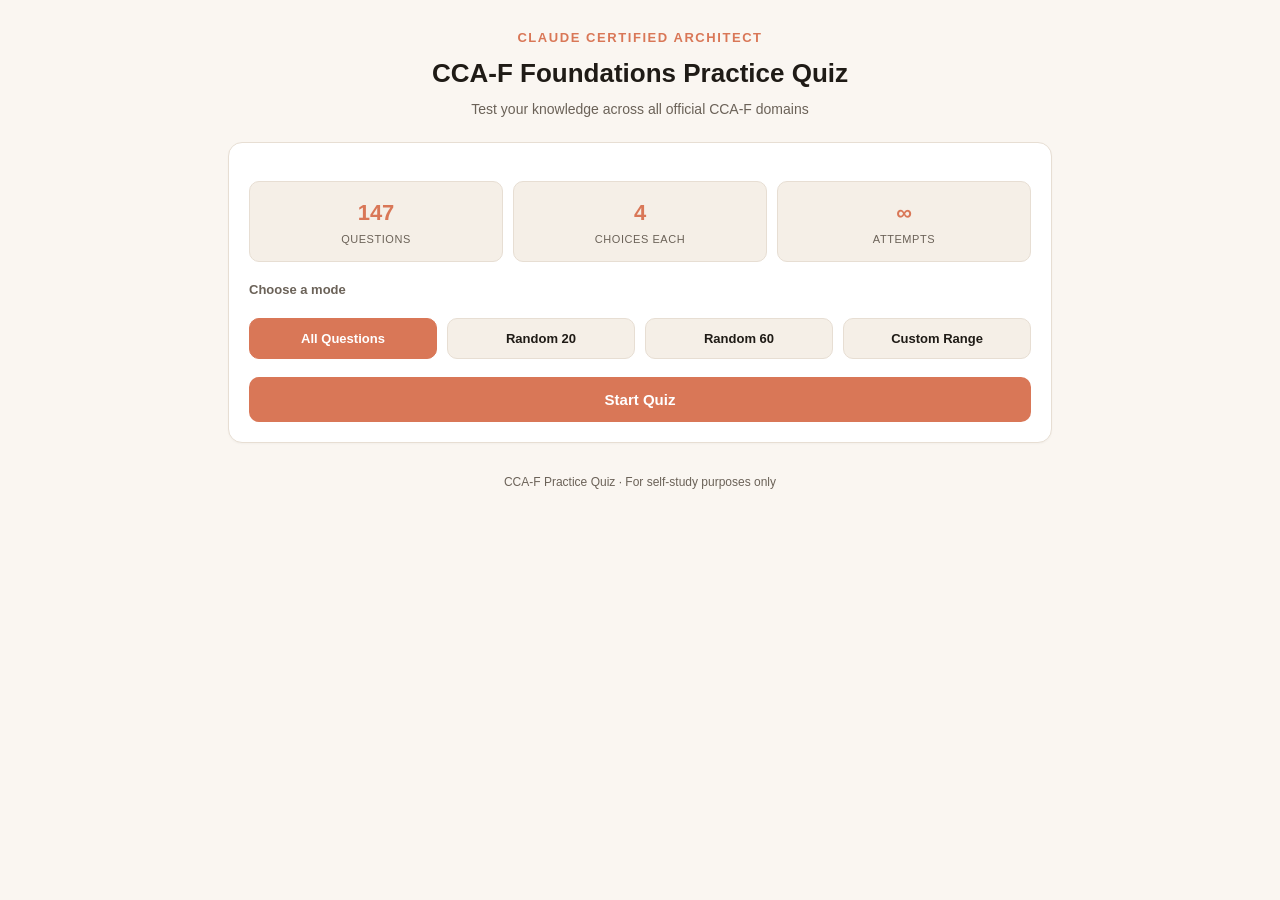
==== quizzes/interactive-quiz.html @ cce3c09d "Initial commit: CCA-F bilingual exam prep site with cross-linked question bank Restructures the sing" ====
<!DOCTYPE html>
<html lang="en">
<head>
<meta charset="UTF-8">
<meta name="viewport" content="width=device-width, initial-scale=1.0">
<title>CCA-F Certified Architect Foundations - Practice Quiz</title>
<style>
  :root {
    --bg: #faf6f1;
    --panel: #ffffff;
    --panel-2: #fffdfb;
    --panel-3: #f5efe7;
    --border: #e7ded3;
    --text: #1f1b16;
    --muted: #6b6258;
    --accent: #d97757;
    --accent-2: #c96544;
    --green: #3a7d44;
    --green-bg: #e7f5e8;
    --red: #c0392b;
    --red-bg: #fbeae7;
    --amber: #c08a2e;
    --radius: 14px;
  }
  * { box-sizing: border-box; }
  html, body {
    margin: 0;
    padding: 0;
    background: var(--bg);
    color: var(--text);
    font-family: -apple-system, BlinkMacSystemFont, "Segoe UI", Roboto, Helvetica, Arial, sans-serif;
    line-height: 1.5;
    min-height: 100vh;
  }
  .app {
    max-width: 860px;
    margin: 0 auto;
    padding: 28px 18px 80px;
  }
  header.top {
    text-align: center;
    margin-bottom: 22px;
  }
  header.top .kicker {
    color: var(--accent);
    font-size: 13px;
    font-weight: 700;
    letter-spacing: 0.12em;
    text-transform: uppercase;
    margin-bottom: 6px;
  }
  header.top h1 {
    font-size: 26px;
    margin: 0 0 6px;
    font-weight: 800;
  }
  header.top p {
    color: var(--muted);
    margin: 0;
    font-size: 14px;
  }

  .card {
    background: var(--panel);
    border: 1px solid var(--border);
    border-radius: var(--radius);
    padding: 20px;
    box-shadow: 0 1px 2px rgba(0,0,0,0.03);
  }

  /* Start screen */
  #start-screen .stats {
    display: grid;
    grid-template-columns: repeat(3, 1fr);
    gap: 10px;
    margin: 18px 0;
  }
  .stat-box {
    background: var(--panel-3);
    border: 1px solid var(--border);
    border-radius: 10px;
    padding: 14px 10px;
    text-align: center;
  }
  .stat-box .num {
    font-size: 22px;
    font-weight: 800;
    color: var(--accent);
  }
  .stat-box .label {
    font-size: 11px;
    color: var(--muted);
    text-transform: uppercase;
    letter-spacing: 0.05em;
    margin-top: 2px;
  }
  .mode-select {
    display: flex;
    gap: 10px;
    margin: 18px 0;
    flex-wrap: wrap;
  }
  .mode-btn {
    flex: 1;
    min-width: 130px;
    background: var(--panel-3);
    border: 1px solid var(--border);
    color: var(--text);
    padding: 12px 10px;
    border-radius: 10px;
    cursor: pointer;
    font-size: 13px;
    font-weight: 600;
    transition: all 0.15s ease;
    text-align: center;
  }
  .mode-btn:hover {
    border-color: var(--accent);
    background: #fbf2ea;
  }
  .mode-btn.active {
    border-color: var(--accent);
    background: var(--accent);
    color: var(--accent-ink, #fff);
  }
  .range-row {
    display: flex;
    gap: 10px;
    align-items: center;
    margin: 14px 0;
    color: var(--muted);
    font-size: 13px;
  }
  .range-row input[type="number"] {
    width: 70px;
    background: #fffdfb;
    border: 1px solid var(--border);
    color: var(--text);
    border-radius: 8px;
    padding: 8px 10px;
    font-size: 14px;
  }
  .primary-btn {
    display: block;
    width: 100%;
    background: var(--accent);
    color: #fff;
    border: none;
    padding: 14px 16px;
    border-radius: 10px;
    font-size: 15px;
    font-weight: 700;
    cursor: pointer;
    margin-top: 8px;
    transition: transform 0.1s ease, opacity 0.15s ease;
  }
  .primary-btn:hover {
    opacity: 0.88;
  }
  .primary-btn:active { transform: scale(0.99); }
  .secondary-btn {
    display: block;
    width: 100%;
    background: transparent;
    color: var(--text);
    border: 1px solid var(--border);
    padding: 12px 16px;
    border-radius: 10px;
    font-size: 14px;
    font-weight: 600;
    cursor: pointer;
    margin-top: 10px;
  }
  .secondary-btn:hover { border-color: var(--accent); }

  /* Quiz screen */
  #quiz-screen { display: none; }
  .progress-wrap {
    margin-bottom: 16px;
  }
  .progress-info {
    display: flex;
    justify-content: space-between;
    font-size: 12px;
    color: var(--muted);
    margin-bottom: 6px;
  }
  .progress-bar-bg {
    height: 8px;
    background: var(--border);
    border-radius: 6px;
    overflow: hidden;
    border: none;
  }
  .progress-bar-fill {
    height: 100%;
    background: var(--accent);
    border-radius: 6px;
    transition: width 0.3s ease;
  }
  .score-pill {
    display: inline-flex;
    gap: 14px;
    font-size: 12px;
    color: var(--muted);
    margin-top: 8px;
  }
  .score-pill span.correct { color: var(--green); font-weight: 700; }
  .score-pill span.wrong { color: var(--red); font-weight: 700; }

  .qnum-badge {
    display: inline-block;
    background: var(--panel-3);
    border: 1px solid var(--border);
    color: var(--accent);
    font-size: 12px;
    font-weight: 700;
    padding: 4px 10px;
    border-radius: 999px;
    margin-bottom: 12px;
    letter-spacing: 0.03em;
  }
  .question-text {
    font-size: 17px;
    line-height: 1.55;
    font-weight: 600;
    margin: 0 0 18px;
    color: var(--text);
  }
  .options {
    display: flex;
    flex-direction: column;
    gap: 10px;
  }
  .option {
    display: flex;
    align-items: flex-start;
    gap: 12px;
    background: #fffdfb;
    border: 1.5px solid var(--border);
    border-radius: 12px;
    padding: 13px 14px;
    cursor: pointer;
    text-align: left;
    font-size: 14.5px;
    line-height: 1.5;
    color: var(--text);
    transition: border-color 0.15s ease, background 0.15s ease, transform 0.1s ease;
  }
  .option:hover:not(.disabled) {
    border-color: var(--accent);
    background: #fbf2ea;
  }
  .option:active:not(.disabled) { transform: scale(0.995); }
  .option .letter {
    flex: 0 0 auto;
    width: 26px;
    height: 26px;
    border-radius: 50%;
    background: transparent;
    border: 1.5px solid var(--muted);
    display: flex;
    align-items: center;
    justify-content: center;
    font-weight: 800;
    font-size: 12.5px;
    color: var(--muted);
  }
  .option .otext { flex: 1; padding-top: 2px; }
  .option.disabled { cursor: default; }

  .option.correct-answer {
    border-color: var(--green);
    background: var(--green-bg);
  }
  .option.correct-answer .letter {
    background: var(--green);
    border-color: var(--green);
    color: #fff;
  }
  .option.wrong-answer {
    border-color: var(--red);
    background: var(--red-bg);
  }
  .option.wrong-answer .letter {
    background: var(--red);
    border-color: var(--red);
    color: #fff;
  }
  .option.faded {
    opacity: 0.45;
  }

  .feedback-banner {
    margin-top: 16px;
    padding: 13px 15px;
    border-radius: 10px;
    font-size: 14px;
    font-weight: 700;
    display: none;
    align-items: center;
    gap: 8px;
  }
  .feedback-banner.show { display: flex; }
  .feedback-banner.correct {
    background: var(--green-bg);
    color: var(--green);
    border: 1px solid var(--green);
  }
  .feedback-banner.wrong {
    background: var(--red-bg);
    color: var(--red);
    border: 1px solid var(--red);
  }

  .nav-row {
    display: flex;
    gap: 10px;
    margin-top: 20px;
  }
  .nav-row button {
    flex: 1;
  }
  .btn-flat {
    background: var(--panel-3);
    color: var(--text);
    border: 1px solid var(--border);
    padding: 12px 14px;
    border-radius: 10px;
    font-size: 14px;
    font-weight: 700;
    cursor: pointer;
  }
  .btn-flat:hover { border-color: var(--accent); }
  .btn-flat:disabled {
    opacity: 0.4;
    cursor: not-allowed;
  }
  .btn-next {
    background: var(--accent);
    color: #fff;
    border: none;
    padding: 12px 14px;
    border-radius: 10px;
    font-size: 14px;
    font-weight: 700;
    cursor: pointer;
  }
  .btn-next:hover:not(:disabled) { opacity: 0.88; }
  .btn-next:disabled {
    opacity: 1;
    cursor: not-allowed;
    background: var(--border);
    color: var(--muted);
  }

  /* Results screen */
  #results-screen { display: none; text-align: center; }
  #results-screen .big-score {
    font-size: 56px;
    font-weight: 900;
    margin: 10px 0 0;
    color: var(--accent);
  }
  #results-screen .big-score-label {
    color: var(--muted);
    font-size: 13px;
    text-transform: uppercase;
    letter-spacing: 0.08em;
    margin-bottom: 4px;
  }
  #results-screen .pct {
    font-size: 18px;
    color: var(--muted);
    margin-bottom: 22px;
  }
  .result-stats {
    display: grid;
    grid-template-columns: repeat(2, 1fr);
    gap: 10px;
    margin: 18px 0 22px;
  }
  .review-list {
    text-align: left;
    margin-top: 22px;
    display: flex;
    flex-direction: column;
    gap: 10px;
    max-height: 380px;
    overflow-y: auto;
    padding-right: 4px;
  }
  .review-item {
    background: var(--panel-3);
    border: 1px solid var(--border);
    border-radius: 10px;
    padding: 10px 12px;
    font-size: 13px;
    display: flex;
    gap: 10px;
    align-items: flex-start;
  }
  .review-item .dot {
    flex: 0 0 auto;
    width: 8px;
    height: 8px;
    border-radius: 50%;
    margin-top: 5px;
  }
  .review-item.correct .dot { background: var(--green); }
  .review-item.wrong .dot { background: var(--red); }
  .review-item .rq { color: var(--text); line-height: 1.4; }
  .review-item .rmeta { color: var(--muted); font-size: 11.5px; margin-top: 3px; }

  footer.foot {
    text-align: center;
    color: var(--muted);
    font-size: 12px;
    margin-top: 30px;
  }

  @media (max-width: 480px) {
    .stats { grid-template-columns: repeat(3, 1fr); }
    header.top h1 { font-size: 22px; }
    .question-text { font-size: 15.5px; }
  }
</style>
</head>
<body>
<div class="app">

  <header class="top">
    <div class="kicker">Claude Certified Architect</div>
    <h1>CCA-F Foundations Practice Quiz</h1>
    <p>Test your knowledge across all official CCA-F domains</p>
  </header>

  <!-- START SCREEN -->
  <div class="card" id="start-screen">
    <div class="stats">
      <div class="stat-box">
        <div class="num" id="total-q-count">0</div>
        <div class="label">Questions</div>
      </div>
      <div class="stat-box">
        <div class="num">4</div>
        <div class="label">Choices Each</div>
      </div>
      <div class="stat-box">
        <div class="num">∞</div>
        <div class="label">Attempts</div>
      </div>
    </div>

    <div style="color:var(--muted); font-size:13px; margin-bottom:6px; font-weight:600;">Choose a mode</div>
    <div class="mode-select">
      <button class="mode-btn active" data-mode="all">All Questions</button>
      <button class="mode-btn" data-mode="random20">Random 20</button>
      <button class="mode-btn" data-mode="random50">Random 60</button>
      <button class="mode-btn" data-mode="custom">Custom Range</button>
    </div>

    <div class="range-row" id="custom-range-row" style="display:none;">
      <span>From #</span>
      <input type="number" id="range-start" min="1" value="1">
      <span>to #</span>
      <input type="number" id="range-end" min="1" value="20">
    </div>

    <button class="primary-btn" id="start-btn">Start Quiz</button>
  </div>

  <!-- QUIZ SCREEN -->
  <div class="card" id="quiz-screen">
    <div class="progress-wrap">
      <div class="progress-info">
        <span id="progress-text">Question 1 of 148</span>
        <span id="progress-pct">0%</span>
      </div>
      <div class="progress-bar-bg">
        <div class="progress-bar-fill" id="progress-fill" style="width:0%;"></div>
      </div>
      <div class="score-pill">
        <span>Correct: <span class="correct" id="score-correct">0</span></span>
        <span>Wrong: <span class="wrong" id="score-wrong">0</span></span>
      </div>
    </div>

    <div class="qnum-badge" id="qnum-badge">QUESTION 1</div>
    <p class="question-text" id="question-text"></p>
    <div class="options" id="options-container"></div>

    <div class="feedback-banner" id="feedback-banner"></div>

    <div class="nav-row">
      <button class="btn-flat" id="prev-btn">← Previous</button>
      <button class="btn-next" id="next-btn" disabled>Next →</button>
    </div>
  </div>

  <!-- RESULTS SCREEN -->
  <div class="card" id="results-screen">
    <div class="big-score-label">Your Score</div>
    <div class="big-score" id="final-score">0 / 0</div>
    <div class="pct" id="final-pct">0% correct</div>

    <div class="result-stats">
      <div class="stat-box">
        <div class="num" style="color:var(--green);" id="final-correct">0</div>
        <div class="label">Correct</div>
      </div>
      <div class="stat-box">
        <div class="num" style="color:var(--red);" id="final-wrong">0</div>
        <div class="label">Wrong</div>
      </div>
    </div>

    <button class="primary-btn" id="restart-btn">Try Again</button>
    <button class="secondary-btn" id="review-toggle-btn">Show Question Review</button>

    <div class="review-list" id="review-list" style="display:none;"></div>
  </div>

  <footer class="foot">CCA-F Practice Quiz &middot; For self-study purposes only</footer>
</div>

<script id="quiz-data" type="application/json">[{"number": 1, "question": "After the web search agent and document analysis agent complete their tasks, the coordinator invokes the synthesis agent. However, the synthesis agent responds that it cannot complete the task because no research findings were provided. What is the most likely cause of this issue?", "options": {"A": "The synthesis agent needs tools that can fetch results directly from the other agents' conversation histories.", "B": "The synthesis agent's context window is not large enough to hold the combined outputs from both previous agents.", "C": "The subagents need to share a single API connection to enable automatic context sharing between invocations.", "D": "The coordinator did not include the outputs from the previous agents in the synthesis agent's prompt."}, "answer": "D"}, {"number": 2, "question": "When researching \"renewable energy adoption,\" the web search agent returns recent statistics (2024: 35% adoption) while the document analysis agent extracts data from internal reports (2022: 18% adoption). The synthesis agent incorrectly flags these as contradictory sources rather than recognizing the data shows growth over time. What change would best enable the synthesis agent to correctly interpret such temporal differences?", "options": {"A": "Require subagents to include publication or data collection dates in their structured outputs.", "B": "Instruct the synthesis agent to always treat the most recent data as authoritative and place older findings in a separate historical appendix.", "C": "Add a conflict resolution agent that automatically discards older data when newer data exists for the same metric.", "D": "Configure the web search agent to only return results from the past 6 months"}, "answer": "A"}, {"number": 3, "question": "Users report that final reports sometimes lack depth on specific subtopics. Investigation shows that the document analysis agent frequently identifies gaps—for instance, noting \"the retrieved sources discuss API authentication but lack details on token refresh patterns\"—but under the current strict pipeline, this insight isn't actionable since search has already completed. What is the most effective architectural change?", "options": {"A": "Have the analysis agent report specific gaps to the coordinator, which triggers targeted searches and re-invokes analysis until sufficient.", "B": "Add a research planning agent before the search phase that decomposes topics into specific sub- questions.", "C": "Have the synthesis agent attach confidence scores to each section and flag areas with insufficient coverage for manual review.", "D": "Have the coordinator review analysis output for gap indicators and re-invoke search with gap-informed queries when gaps are detected."}, "answer": "A"}, {"number": 4, "question": "Your multi-agent research pipeline crashed after processing 12 of 28 documents. The web search agent had identified relevant sources, the document analyzer had partially complete and the synthesizer had begun pattern identification. You need to resume processing without repeating work or losing fidelity of prior findings. What state management approach be Information fidelity with context efficiency when restoring agent state?", "options": {"A": "Have each agent persist a structured export to a known location. On resume, the coordinator loads the manifest and injects relevant state into agent prompts.", "B": "Persist the coordinator's conversation log containing all task delegations and responses, providing this to agents when resuming.", "C": "Have each agent maintain its own persistent state file and reload it independently at the start of each session.", "D": "Index all agent outputs in a shared vector store. When resuming each agent queries the store using semantic search to retrieve relevant prior findings."}, "answer": "A"}, {"number": 5, "question": "The synthesis agent completes its initial pass but flags that three key research questions remain unanswered because the web search and document analysis agents didn't find relevant information on those specific subtopics. The coordinator currently proceeds directly to report generation, producing reports with incomplete coverage. What change would most effectively improve research completeness?", "options": {"A": "Have the coordinator evaluate synthesis output for gaps, then re-delegate to web search and document analysis with targeted queries before Invoking synthesis again.", "B": "Increase the initial breadth of queries sent to web search and document analysis to reduce the probability of missing relevant information.", "C": "Have the report generation agent note which research questions couldn't be answered, so users understand the limitations of the final output.", "D": "Give the synthesis agent direct access to web search tools so it can autonomously fill knowledge gaps without returning control to the coordinator."}, "answer": "A"}, {"number": 6, "question": "When analyzing complex legal cases that cite multiple precedents, the document analysis subagent processes each sequentially. A landmark case citing 12 precedents takes over 3 minutes to analyze completely. What's the most effective way to reduce this latency while preserving the coordinator's ability to monitor and debug the system?", "options": {"A": "Enable the document analysis subagent to spawn its own specialized subagents dynamically when it encounters cases with many citations", "B": "Implement a message queue where precedent analysis tasks are processed asynchronously by a pool of worker agents", "C": "Create a recursive agent hierarchy where analysis agents subdivide work among child agents until reading single-precedent granularity", "D": "Have the coordinator spawn parallel document analysis subagents, each handling a subset of precedents, then aggregate results before synthesis"}, "answer": "D"}, {"number": 7, "question": "Introduction monitoring shows the research phase takes longer than expected. Analysis reveals the coordinator invokes the web search subagent, waits for its response, then invokes the document analysis subagent and waits again. These tasks are independent - neither requires the other's output. How should you modify the system to run these subagents concurrently?", "options": {"A": "Switch both subagents to use a Haiku tier model instead of to reduce their individual execution time.", "B": "Create an async orchestration layer outside the agent that spawns parallel threads, each running a separate coordinator subagent pair, then aggregates results.", "C": "Add detailed instructions to the coordinator's system prompt explaining the performance benefits of parallel execution and requesting it invoke both subagents at the same", "D": "Structure the coordinator to emit both Task tool calls (for web search and document analysis) in a single response message rather than across separate conversation turns."}, "answer": "D"}, {"number": 8, "question": "Production reviews reveal inconsistent handling of uncertainty in final reports. Sometimes conflicting subagent findings are synthesized into a single confident statement (losing other times reports over hedge with excessive qualifications (becoming unhelpful). When the web search agent returns \"Industry analysts estimate $50B market size (methodolo the document analysis agent returns \"peer-reviewed study estimates $358 (1578, 95% CI),\" the coordinator either picks one arbitrarily or produces vague statements like \"the ma 6358-6508 depending on factors.\" What systematic approach best addresses this?", "options": {"A": "Configure subagents to only report findings meeting a high confidence threshold, filtering uncertain information before it reaches the coordinator.", "B": "Add a verification subagent that cross-references findings across sources, only passing claims to synthesis that are corroborated by at least two independent sources.", "C": "Instruct the synthesis agent to structure reports with explicit sections distinguishing well-established findings from contested ones, preserving original source characterization and methodological context.", "D": "Implement a confidence calibration layer that normalizes subagent uncertainty expressions to standardized probability scores (0.0-1.0), then weight-average findings by their calculated reliability scores to produce a statistically grounded synthesis."}, "answer": "C"}, {"number": 9, "question": "In production, you observe that simple fact-checking queries (e.g., \"What year was the Paris Climate Agreement signed?\") traverse all four subagents sequentially, consuming 40+ seconds. While this might be acceptable for complex comparative research benefits from the full pipeline. Your query distribution is diverse and evolving as users discover new applications. What's the most effective approach to optimize for varying query complexity?", "options": {"A": "Implement pattern-based routing that categorizes queries by structure (single-fact vs. comparative vs. analytical) and maps each category to a predefined subagent combination.", "B": "Train a query complexity classifier on labeled historical data to predict optimal subagent combinations, retraining periodically as query patterns evolve.", "C": "Have the coordinator analyze each query and dynamically decide which subagents to invoke based on its assessment of query requirements.", "D": "Create a fast-path for factual questions that bypasses subagents entirely, routing all other queries through the complete pipeline to ensure research thoroughness."}, "answer": "C"}, {"number": 10, "question": "A user is expanding the research system beyond its single web search agent by adding specialized data sources. They add a financial API agent that returns structured JSON with margins, and growth rates; a news monitoring agent that returns prose summaries of recent developments; and a patent analysis agent that returns structured lists of technology synthesis agent combines these into executive briefings. Currently, it converts everything to bullet points, causing financial comparisons to lose tabular clarity and news summari narrative flow. What change would most improve briefing quality?", "options": {"A": "Update the synthesis agent to render each content type appropriately—financial data as tables, news as prose, and technical lists as structured points.", "B": "Add a format conversion layer between subagents and synthesis that transforms all outputs to a common intermediate representation (such as Markdown) to facilitate more flexible rendering.", "C": "Standardize all subagent outputs to JSON with fields for every data type to ensure programmatic consistency across the pipeline.", "D": "Standardize all subagent outputs to prose summaries with a uniform character to maintain a consistent executive voice regardless of the source material."}, "answer": "A"}, {"number": 11, "question": "The coordinator agent has AgentDefinitions configured for all four specialized subagents, each with appropriate descriptions, prompts, and tool restrictions. During testing, you notice the coordinator correctly reasons about when to delegate—it generates messages like “I’ll ask the web search agent to find sources on this topic”—but no subagent execution ever occurs. The coordinator then proceeds as if the delegation happened and continues with incomplete information. Logs show no errors. What is the most likely cause?", "options": {"A": "Subagent context isolation means task descriptions from the coordinator don’t automatically reach subagents; you need to configure explicit context forwarding in Claude AgentOptions.", "B": "The coordinator’s max_tokens setting is too low, causing the Task tool invocation to be truncated before the subagent type parameter can be specified.", "C": "The coordinator’s allowed Tools configuration doesn’t include “Task”, so while it can reason about delegation, cannot invoke the tool required to spawn subagents.", "D": "The AgentDefinitions are configured correctly, but the coordinator’s system prompt doesn’t explicitly list the available subagent types, preventing the model from knowing they can be invoked."}, "answer": "C"}, {"number": 12, "question": "In production, final reports frequently contain claims without proper source attribution. Investigation shows that while the web search and document analysis agents correctly attach citations to their outputs, the synthesis agent loses track of which sources support which conclusions when combining findings. What's the most effective architectural change?", "options": {"A": "Add a verification step where the report generator uses semantic similarity matching against original sources to reconstruct which claims came from which documents.", "B": "Have the coordinator inject source identifier prefixes into text before each handoff, then parse these prefixes at report generation to reconstruct citations.", "C": "Maintain complete transcripts of all subagent interactions and add a citation-resolution agent to analyze logs and determine attributions before report generation.", "D": "Require all subagents to output structured claim-source mappings that the synthesis agent must preserve and merge when combining findings from multiple sources."}, "answer": "D"}, {"number": 13, "question": "After the web search and document analysis subagents complete their tasks, the coordinator needs to spawn the synthesis subagent to synthesize the findings. What is the correct approach for providing the synthesis subagent with the information it needs?", "options": {"A": "Provide the subagent with tool definitions that allow it to request outputs from other subagents via callbacks", "B": "Include the complete findings from both subagents directly in the synthesis subagent's prompt", "C": "Pass reference Identifiers and configure the subagent with read access to a shared memory store where other subagents deposited their results", "D": "Spawn the subagent with only a brief task description, relying on automatic context inheritance from the coordinator"}, "answer": "C"}, {"number": 14, "question": "The web search agent has gathered several relevant sources for a research topic. The document analysis agent now needs to examine these sources. How does information flow between these two specialized subagents?", "options": {"A": "\"The coordinator agent receives the web search agent's output and includes relevant findings in the prompt when invoking the document analysis agent.", "B": "The agents communicate through an event-driven message queue, with the document analysis agent subscribing to web search completion events.", "C": "The web search agent directly invokes the document analysis agent, using the discovered sources as parameters.", "D": "Both agents access a shared memory store where the web search agent writes findings and the document analysis agent reads them."}, "answer": "A"}, {"number": 15, "question": "After the web search agent finds 25 sources (120K tokens of raw content), the document analysis agent extracts key insights (15K tokens), and the synthesis agent produces a coherent narrative draft (3K tokens), the coordinator must pass context to the report generation agent for the final output with proper source citations. What context-passing strategy provides the best balance of completeness and efficiency?", "options": {"A": "Pass only the synthesis draft and have a separate post-processing pipeline match claims to sources and insert citations after the report is generated.", "B": "Pass the full accumulated context from all prior agents.", "C": "Pass the synthesis draft along with a structured source index that maps key claims to their source URLs and ant Irant excerpts.", "D": "Pass a condensed summary of all prior stages that preserves the main findings and attributes them to sources by name only."}, "answer": "C"}, {"number": 16, "question": "Your search products tool queries an external catalog API that returns paginated results (50 items per request). Production logs show queries frequently match 200+ products, and the design that auto-fetches all pages causes 15-20 second delays. How should you redesign the pagination handling?", "options": {"A": "Create separate search products and fetch more results tools for pagination.", "B": "Implement server-side relevance ranking and return only the top 50 most relevant items.", "C": "Add a max pages parameter (default: 2) that controls how many pages are fetched internally.", "D": "Return the first page with total match count and cursor for additional pages."}, "answer": "D"}, {"number": 17, "question": "Your search Flights tool calls an external airline API that occasionally returns a 503 Service Unavailable error. What is the most effective way to handle this error in your tool implementation?", "options": {"A": "Return an empty flight list as if the search succeeded but found no matching flights.", "B": "Log the error internally and return an empty response, letting the model continue without the flight data.", "C": "Return an error message in the tool result explaining the service is temporarily unavailable.", "D": "Automatically retry the request up to five times with exponential backoff before returning results to the agent."}, "answer": "D"}, {"number": 18, "question": "Your MCP server implements a check_availability tool that queries an external calendar API. During testing, you encounter three error conditions: (1) the tool is called with a malformed request, missing the required user_email parameter (2) the calendar API returns a 404 because the specified user doesn't exist in the calendar system (3) the calendar API returns a 503 because the service is temporarily unavailable. How should each error be reported according to MCP's error handling design?", "options": {"A": "Report all three as tool results with isError: true", "B": "Report errors 1 and 2 as JSON-RPC protocol errors, report error 3 as a tool result with isError: true", "C": "Report error 1 as a JSON-RPC protocol error, report errors 2 and 3 as tool results with isError: true", "D": "Report all three as JSON-RPC protocol errors."}, "answer": "C"}, {"number": 19, "question": "Your documents (query) tool returns results as \"Found 3 documents: Q2 Budget Proposal, Q2 Budget Forecast, Annual Review\". You want the agent to document (4, multi) and doc (24, multi). What return format would best enable these multi-step workflows?", "options": {"A": "URLs that users can click to open the document in their browser.", "B": "Structured data containing document IDs and metadata for each result.", "C": "A JSON array of document titles extracted from the search results.", "D": "More detailed human-readable descriptions including the size and authors."}, "answer": "B"}, {"number": 20, "question": "Your agent has access to 50+ specialized API connectors for different external services. As the connector library grew, tool selection accuracy dropped to 58%. You design a search_connectors(description) tool that finds matching connectors, but in testing agents frequently skip searching and call connectors directly (often incorrectly), or search select wrong connectors from the filtered results. How should you design the tool composition pattern to address both issues?", "options": {"A": "Design connectors with built-in compatibility validation that return descriptive errors for mismatched requests.", "B": "Design a find_and_execute(description, params) composite tool that searches and immediately executes the best matching connector.", "C": "Enhance all connector descriptions with detailed usage samples, edge cases, and input requirements. Add few-shot examples showing the correct search-then-use workflow.", "D": "Design search_connectors to dynamically add matched connectors to the agent's available tools. Connectors start unavailable and persist once discovered."}, "answer": "D"}, {"number": 21, "question": "Your publish article tool calls an external CMS API that occasionally returns transient errors (network timeouts, 503s) and non-transient errors (403 permission denied, 422 validation failure). Currently, every error is returned directly to the agent, which leads to the agent retrying non-transient errors and wasting turns on failures that will never succeed. How should you partition error-handling responsibility between the tool implementation and the agent?", "options": {"A": "Handle all errors inside the tool: Implement retries with exponential backoff for every error type, and only surface a failure to the agent after a fixed number of retry attempts have been exhausted.", "B": "Handle transient errors (timeouts, 503s) with automatic retries inside the tool implementation, and surface non-transient errors (permission denied, validation fallures) to the agent with descriptive messages so it can take corrective action.", "C": "Surface all errors to the agent immediately with detailed context, and let the agent decide which errors to retry and how many times-keeping the tool implementation stateless and simple.", "D": "Implement a universal error handler that catches all exceptions and returns a generic \"tool unavailable- try again later\" message, shielding the agent from error complexity."}, "answer": "B"}, {"number": 22, "question": "Your remove_team_member tool uses a dry_run: boolean parameter for previewing impacts before execution. Production monitoring shows the agent bypasses the preview step in 15% of calls by calling with dry_run=false directly. You need to ensure every removal is preceded by a preview that the user explicitly confirms. What is the most reliable approach?", "options": {"A": "Add server-side validation that permits dry_run=false only when a dry_run=true call with identical parameters occurred within the past 60 seconds.", "B": "Replace with two tools: preview_remove_member returns impact details and a single-use confirmation token; execute_remove_member requires that token, binding execution to the specific previewed action.", "C": "Annotate the tool as requiring confirmation and configure the orchestration layer to prompt the user for approval before forwarding any calls to annotated tools.", "D": "Add detailed instructions and few-shot examples to the tool description requiring the agent to always call with dry_run=true first and wait for user confirmation before calling with dry_run=false."}, "answer": "B"}, {"number": 23, "question": "Your expense reimbursement agent processes employee requests using a process reimbursement tool. Company policy requires that reimbursements above $500 must be approved before funds are disbursed. The agent handles hundreds of requests daily, and you need the threshold enforcement to be tamper-proof regardless of how the agent is prompted ensures the $500 approval threshold cannot be bypassed?", "options": {"A": "The process reimbursement tool accepts an approved by manager parameter. The system prompt instructs the agent to only set this to true after confirming that a manager approved the request. A nightly audit script reviews all reimbursements where approved by manager was set to true.", "B": "Provide two tools: auto reimburse (hard-coded limit of $500) and manager approval. Include detailed system prompt instructions telling the agent to check the amount and use the appropriate tool. Add a Post ToolUse hook that logs which tool was called for auditing.", "C": "The process reimbursement tool accepts amount and details, and internally enforces the threshold; amounts <$500 are auto-disbursed and the tool returns a success confirmation. Amounts >$500 cause the tool to create a pending approval request and return a status indicating manager review is pending.", "D": "Implement the threshold check in a PreToolUse hook that inspects the amount parameter before process reimbursement executes. If the amount exceeds $500, the hook modifies the context to add a requires approval: true flag, which the tool checks before disbursing."}, "answer": "C"}, {"number": 24, "question": "Your order management system requires tools for three distinct operations: issuing refunds (requires amount and reason), canceling orders (requires reason), and res (requires shipping address). Each operation shares an order id parameter but has different additional requirements. You notice during testing that with your current frequently omits required parameters or includes irrelevant ones. What design change will most effectively improve parameter accuracy?", "options": {"A": "Split into three separate tools (each defining only the parameters required for that specific operation.", "B": "Keep one unified tool with all parameters marked optional, but add few-shot examples in the system prompt showing correct parameter combinations for each operation.", "C": "Keep one unified tool but add JSON Schema if-then-else conditionals to enforce that parameters like amount are required only when the operation type is \"refund\".", "D": "Keep one unified tool with a nested operation object parameter whose internal structure varies by operation type, documented in the tool description."}, "answer": "A"}, {"number": 25, "question": "Your portfolio value tool returns the total value of a user's investment portfolio. You're deciding between returning a structured JSON object with explicit fields versus returning information as a formatted text string. What is the primary advantage of using structured output with defined fields?", "options": {"A": "Structured JSON consumes significantly fewer tokens than natural language, substantially reducing API costs.", "B": "The agent can reliably extract specific values without parsing free form text, reducing errors in subsequent operations.", "C": "Structured JSON is processed deterministically by the model, significantly improving accuracy when extracting values.", "D": "JSON schemas automatically validate that the underlying API returned correct data before the agent processes it."}, "answer": "B"}, {"number": 26, "question": "Your scheduling agent uses get_available_slots(date, provider_id) to retrieve open appointment times, then book_appointment(provider_id, slot_time, patient_id) to reserve a slot. tickets show that 15% of booking attempts fall with \"slot no longer available\" because another user booked the slot between the availability check and the booking call. How should you r these tools?", "options": {"A": "Modify book_appointment to return detailed failure information including currently available alternative slots when the requested slot is unavailable, enabling the agent to retry with a di time.", "B": "Keep both tools but add retry logic to the agent's system prompt, instructing it to call get_available_slots again and select a different time if booking fails.", "C": "Add a hold_slot(provider_id, slot_time) tool that creates a 60 second temporary reservation, requiring the agent to call it between checking availability and booking.", "D": "Combine both tools into a single find_and_book_appointment that atomically checks availability and books, returning either the confirmed booking or available alternatives."}, "answer": "D"}, {"number": 27, "question": "Your agent has a log_workout tool that accepts exercise_type (string), value (number), and measurement (string). Production monitoring shows the agent frequently passes mismatched combinations-using measurement: \"reps\" for cardio exercises like running, or measurement: \"miles\" for strength exercises like bench press. Your exercises naturally divide into two categories: cardio (measured in time or distance) and strength (measured in reps and sets). 23% of tool calls have invalid combinations. What approach would most effectively reduce these errors?", "options": {"A": "Implement server-side validation returning descriptive errors for invalid combinations, allowing the agent to retry with corrections.", "B": "Add enum constraints on measurement limiting values to \"minutes\", \"miles\", \"reps\", or \"sets\" to prevent arbitrary measurement strings.", "C": "Add explicit examples to the tool description showing valid combinations (e.g., \"For running: use minutes or miles. For push-ups: use reps\") with constraints for each exercise category.", "D": "Split into log_cardio_workout (with duration_minutes or distance_miles parameters) and log_strength_workout (with reps and sets parameters)."}, "answer": "D"}, {"number": 28, "question": "Your MCP server includes archive_file(file_id) and delete_file(file_id) tools. Production logs show the agent calls delete_file when users ask to \"remove old backups,\" policy requires archiving backup files. Both tools currently have minimal descriptions: \"Archives a file\" and \"Deletes a file.\" Which change most directly improves tool selection?", "options": {"A": "Add a confirmation step that requires users to type \"CONFIRM DELETE\" before delete_file executes.", "B": "Implement server-side validation that rejects delete_file calls for files tagged as backups, returning an error message suggesting archive_file.", "C": "Expand tool descriptions to clarify use cases, adding guidance like \"Do not use for backup files\" to delete_file.", "D": "Add few-shot examples to the system prompt demonstrating that requests involving \"backup\" or \"old\" should use archive_file."}, "answer": "C"}, {"number": 29, "question": "Your CRM agent's delete_contact tool handles requests like \"delete the duplicate entry for Acme Corp.\" The database contains similarly named records (e.g., \"Acme Corp,\" \"Acme Corporation,\" \"ACME Corp Inc.\"), and analytics show 8% of deletions are reversed within 24 hours due to misidentified records. Users have also complained that the current multi-step confirmation flow adds too much friction to routine cleanup tasks. Which approach most effectively reduces the error rate while maintaining workflow efficiency?", "options": {"A": "Present matched records with differentiating fields and require single-click confirmation of the intended target before executing deletion.", "B": "Require users to supply the exact record ID from the CRM Interface rather than using natural language references to contact names.", "C": "Deploy automated duplicate detection that identifies and merges probable duplicates, removing the need for manual deletion requests.", "D": "Implement soft-delete with a 30-day recovery window so users can undo mistakes without slowing down the deletion workflow."}, "answer": "A"}, {"number": 30, "question": "After Implementing tool use with strict schema definitions, JSON syntax errors are eliminated, but 5% of extractions still have valid JSON with empty arrays or null values for required fields like citations and methodology. Spot-checking reveals that source documents contain this information, but in varied formats— Inline citations vs. bibliographies, methodology sections vs. details embedded in Introductions. What's the most effective way to address these failures?", "options": {"A": "Modify your schema to make citations and methodology optional, and flag Incomplete records for manual review rather than falling validation.", "B": "Build a regex-based post-processing layer that scans source documents for citation patterns and methodology keywords, populating empty fields when the model falls to extract.", "C": "Add few-shot examples demonstrating extractions from documents with varied structures—showing how to identify citations in different formats and locate methodology details across section types.", "D": "Implement retry logic that re-sends requests when validation detects empty required fields."}, "answer": "C"}, {"number": 31, "question": "The system processes product reviews using tool use with a defined schema: rating (integer 1-5), pros (string array), cons (string array), and overall_sentiment (enum: positive, ne Testing reveals two issues with brief or ambiguous reviews (-20% of the dataset): (1) for reviews like \"Great product!\", Claude fabricates specific pros and cons rather than Indica Information isn't explicitly stated, and (2) for sarcastic reviews like \"Well that was.. interesting\", Claude picks sentiment arbitrarily since there's no option for ambiguous cases. W modification best addresses both issues?", "options": {"A": "Make pros and cons optional fields, and add \"neutral\" and \"unclear\" to the sentiment enum", "B": "Allow empty arrays for pros/cons as valid output, and add \"unclear\" ss the sentiment enum", "C": "Add an extraction_confidence field (0.0-1.0) for each value, and filter outputs where any confidence falls below a threshold.", "D": "Allow null values for pros/cons, and add \"unclear\" to the sentiment earum."}, "answer": "B"}, {"number": 32, "question": "Your extraction system implements automatic retries when validation fails. On each retry, the specific validation error is appended to the prompt. This retry-with-error-feedback approach resolves most failures within 2-3 attempts. For which failure pattern would additional retries be LEAST effective?", "options": {"A": "The model extracts \"et al.\" for co-authors when the full list exists only in an external document not in the input", "B": "The model extracts citation counts as locale-formatted strings (\"1234\") when the schema requires integers", "C": "The model extracts dates as ISO 8601 datetime strings (\"2003-03-15T00:00:00Z\") when the schema requires only the date portion (YYYY-MM-DD)", "D": "The model extracts keywords as a nested object organized by category when the schema requires a flat array of strings"}, "answer": "A"}, {"number": 33, "question": "Your invoice extraction uses tool use with strict JSON schemas. JSON syntax errors never occur, but 12% of extractions fail semantic validation--for example, line Item amounts don't extracted total, or vendor IDs don't match valid formats. These failures currently route to manual review. What's the most effective approach to reduce manual review volume while m accuracy?", "options": {"A": "Retry the extraction up to 3 times when validation fallis, accepting the first result that passes validation.", "B": "Implement post-processing logic that automatically corrects common amors, such as recalculating totais from line items when sums don't match.", "C": "When validation falls, make a follow-up request with the document, extraction, and validation errors for model correction.", "D": "Add stricter schema constraints with detailed field descriptions to prevent the model from generating invalid values initially."}, "answer": "C"}, {"number": 34, "question": "Your team is extracting structured data from 50,000 legacy legal contracts under a two-week deadline. Initial testing with 500 sample documents shows 82% pass JSON schema first attempt, while the remaining 18% fall due to diverse issues—missing required fields, malformed dates, and incorrectly identified parties. Documents that fail typically need refinements targeting their specific failure modes before extraction succeeds. Which batch processing strategy is the most cost-efficient while still meeting the deadline?", "options": {"A": "Split documents into 10 sequential batches of 5,000 each, analysing results and refining prompts between batches to improve extraction quality progressively.", "B": "Submit all 50,000 documents via batch API, then submit failed extractions in successive batches— refining prompts between each batch—until all documents pass validation.", "C": "Use the real-time API for all 50,000 documents since the batch API's 24-hour processing window creates unacceptable deadline risk.", "D": "Process 2,000 sample documents via real time API to identify failure patterns and refine prompts, then batch process all 50,000 with the optimized prompts."}, "answer": "B"}, {"number": 35, "question": "Your extraction pipeline processes contracts that frequently include amendments. When a contract contains both original terms and later amendments (e.g., original clause specifies \"30-day payment terms\" while Amendment 1 changes this to \"45 days\"), the model inconsistently extracts one value or the other with no indication of which applies. What's the most effective approach to improve extraction accuracy for documents with amendments?", "options": {"A": "Preprocess documents with a classifier that identifies and removes superseded sections before the main extraction step.", "B": "Implement post-extraction validation using pattern matching to detect amendments and flag those extractions for manual review.", "C": "Redesign the schema so amended fields capture multiple values, each with source location and effective date.", "D": "Add prompt instructions to always extract the most recent amendment value and ignore superseded original terms."}, "answer": "C"}, {"number": 36, "question": "Your system must extract event details from calendar invitations and output JSON that strictly conforms to a schema with fields for title, date, time, location, and attendees. Downstream reject any malformed or non- conformant JSON. What approach provides the most reliable schema compliance?", "options": {"A": "Define a tool with your target schema as input parameters and have Claude call it with the extracted data.", "B": "Pre-fill Claude's response with an opening brace to force JSON output, then complete and parse the response.", "C": "Append instructions like \"Output only valid JSON matching the schema exactly\" and implement retry logic to re-prompt when JSON parsing fails.", "D": "Include detailed JSON formatting instructions and the target schema in your prompt, then parse Claude's text response as JSON."}, "answer": "A"}, {"number": 37, "question": "Your schema includes a skills: string[] field. Production monitoring reveals three consistency issues: (1) compound phrases like \"Python and SQL\" are sometimes kept as one entry, sometimes split; (2) implied but unstated skills occasionally appear in extractions; (3) similar documents produce wildly different array lengths (5-10 vs 40+ entries). Your prompt currently says \"Extract skills mentioned.\" What's the most effective improvement?", "options": {"A": "Add constraints: \"Extract 10-20 skills maximum, one skill per entry, only explicitly named skills.\"", "B": "Add post-extraction normalization that maps skills to a canonical taxonomy and deduplicates similar entries.", "C": "Enrich the schema to [scondidering] to capture extraction metadata.", "D": "Add few-shot examples demonstrating compound phrase handling, explicit mention criteria, and appropriate entry granularity."}, "answer": "D"}, {"number": 38, "question": "Your pipeline uses a tool called extract_metadata with a JSON schema for paper details. You've also defined lookup_citations and verify_doi tools for enrichment. During testing, you notice that when users include requests like \"extract the metadata and tell me how cited it is,\" Claude sometimes calls lookup_citations first, which fails because it needs the DOI that extract_metadata would provide. What's the most effective way to ensure structured metadata extraction happens first?", "options": {"A": "Set tool choice to (\"type\": \"tool\", \"name\": \"extract_metadata\") and process the enrichment requests in subsequent turns after receiving the extracted metadata.", "B": "Set tool choice to \"any\" so Claude must use a tool, combined with system prompt instructions prioritizing extract_metadata.", "C": "Set tool choice to (\"type\": \"tool\", \"name\": \"extract_metadata\") for every API call in the pipeline, ensuring Claude always extracts metadata before any enrichment can occur.", "D": "Set tool choice to \"auto\" and reorder the tool definitions so extract_metadata appears first in the tools array, since Claude prioritizes earlier-listed tools."}, "answer": "A"}, {"number": 39, "question": "Your system has been operating with 100% human review for 3 months. Analysis shows that extractions with model confidence >90% have 97% accuracy overall. To reduce reviewer workload, you plan to automate high-confidence extractions. Before deploying, what validation step is most critical?", "options": {"A": "Verify that 97% accuracy meets requirements for all downstream systems that consume the extracted data.", "B": "Analyze accuracy by document type and field to verify high-confidence extractions perform consistently across all segments, not just in aggregate.", "C": "Compare accuracy at different confidence thresholds (85%, 90%, 95%) to find the optimal cutoff that maximizes automation while minimizing errors.", "D": "Run a two-week pilot routing 25% of high-confidence extractions directly to downstream systems and monitor error reports."}, "answer": "B"}, {"number": 40, "question": "Your extraction system uses tool_use with a JSON schema containing 12 fields and detailed descriptions, totaling approximately 2,500 tokens for the complete tool definition. Processing documents under 150K tokens yields 98% accuracy. For documents between 175-190K tokens, accuracy drops to 71%, with information from the final third consistently missed. The model's context window is 200K tokens. What is the most likely cause?", "options": {"A": "Tool definitions consume input context tokens. Combined with system prompts and document content, the total approaches the context limit, degrading end-of-document processing.", "B": "Very long documents exceed the model's effective attention span regardless of context limits, causing accuracy degradation for content farther from the prompt instructions.", "C": "The model distributes attention proportionally across input length, causing fields mentioned only once near the document's end to receive insufficient processing focus.", "D": "Schemas exceeding 8-10 fields increase decision complexity during parameter generation, reducing extraction accuracy independent of document length."}, "answer": "A"}, {"number": 41, "question": "Your extraction pipeline processes invoices and extracts line items, subtotals, tax amounts, and grand totals. During evaluation, you discover that in 18% of extractions, the sum of extracted line item amounts doesn't match the extracted grand total—sometimes due to OCR errors in the source document, sometimes due to extraction mistakes by the model. Downstream accounting systems reject records with mismatched totals. What's the most effective approach to improve extraction reliability?", "options": {"A": "Add a \"calculated total\" field where the model sums extracted line items alongside a \"stated_total\" field. Flag records for human review when values differ.", "B": "Extract line items and totals independently, then use a separate validation model to reconcile discrepancies by determining which extracted values are most likely correct.", "C": "Add few-shot examples demonstrating invoices where extracted line items sum correctly to the stated total, encouraging the model to produce mathematically consistent extractions.", "D": "Implement post-processing that automatically adjusts line item amounts proportionally when their sum doesn't match the stated total."}, "answer": "A"}, {"number": 42, "question": "Your extraction system processes two document types: standard monthly reports (archived after processing) and urgent exception reports (must trigger business alerts within 30 minutes of receipt). Both use the same JSON schema. You want to minimize API costs while meeting latency requirements. How should you architect the processing pipeline?", "options": {"A": "Submit all documents to the Batch API with custom ids for tracking. When results arrive, immediately process urgent documents and trigger delayed alerts for exceptions.", "B": "Submit all documents to the real-time Messages API to ensure consistent processing latency across document types.", "C": "Queue all documents and submit hourly batches, flagging urgent documents for expedited handling when batch results return.", "D": "Route standard reports to the Batch API for 50% cost savings, and route urgent exception reports to the real-time Messages API."}, "answer": "D"}, {"number": 43, "question": "The extraction pipeline receives documents of varying types—some are invoices, others are contracts, and some are receipts. You've defined separate extraction tools, each with its own schema tailored to the document type. During testing, you observe that with tool_choice: \"auto\", Claude sometimes returns conversational text instead of calling an extraction tool, causing downstream parsing failures. You need guaranteed structured output without knowing the document type in advance. What's the most effective approach?", "options": {"A": "Consolidate all document types into a single unified-schema extraction tool and force that tool.", "B": "Keep tool_choice: \"auto\" with system prompt instructions requiring tool use.", "C": "Set tool_choice: \"any\" with all extraction tools defined.", "D": "Add a preliminary classification call, then make a second call with tool_choice forced to the identified extraction tool."}, "answer": "C"}, {"number": 44, "question": "Monitoring shows 12% of extractions fall Pydantic validation with specific errors like \"expected float for quantity, got '2 to 3\". Retrying these requests without modification produces failures. What's the most effective approach to recover from these validation failures?", "options": {"A": "Set temperature to 0 to eliminate output variability and ensure consistent formatting", "B": "Send a follow-up request including the validation error, asking the model to correct its output", "C": "Pre-process source documents to standardize problematic formats before sending them for extraction", "D": "Implement a secondary pipeline using a larger model tier to reprocess documents that fail validation"}, "answer": "B"}, {"number": 45, "question": "After three months of weekly sessions, your conversation history has grown to 85,000 tokens. When users ask \"What did we conclude about the theme of isolation?\", the assistant provides generic literary analysis rather than referencing the group's specific insights from earlier sessions. Discussions often build on previous meetings' conclusions, so maintaining narrative context is important. What's the most effective approach?", "options": {"A": "Add structured XML tags to mark significant discussion conclusions throughout the conversation history.", "B": "Use semantic embedding to index the full conversation history and retrieve only relevant past exchanges for each user query, replacing the linear conversation format with retrieved segments.", "C": "Implement rolling window truncation to keep only the most recent 25,000 tokens.", "D": "Implement progressive summarization where older conversation blocks are replaced with concise summaries that explicitly extract key conclusions, decisions, and recurring themes, keeping recent exchanges verbatim."}, "answer": "D"}, {"number": 46, "question": "After a 40-minute session helping plan a dinner party, the conversation has grown to 78,000 tokens. The history includes: (1) the user mentioning a guest has a severe shellfish allergy, (2) measurements for scaling recipes to 8 servings, (3) the user's clarification that \"room temperature butter\" means 68°F in their kitchen, and (4) general back-and-forth about meal timing and presentation. You need to implement context management before the window limit is reached. What approach best balances information preservation with token reduction?", "options": {"A": "Summarize the entire conversation history into a concise summary capturing main topics discussed, then append new messages going forward.", "B": "Implement a sliding window retaining only the most recent 20,000 tokens relying on users to re-state important information when relevant.", "C": "Store the full conversation externally and use semantic search to retrieve relevant portions for each turn, loading only matching segments into context.", "D": "Extract critical structured data (allergies, serving counts, user-defined terms) into a compact reference section, summarize general discussion, and retain recent exchanges verbatim."}, "answer": "D"}, {"number": 47, "question": "You're Implementing a feature where users refine their playlist preferences through multiple conversation turns. After deploying, you notice Claude's responses don't reflect what us earlier in the same conversation— for example, a user says they love jazz, but two messages later Claude asks what genres they enjoy. What is the most likely cause?", "options": {"A": "The model's context window has been exceeded by the conversation length", "B": "The Claude API requires a session_id parameter that you haven't configured", "C": "Claude requires a vector database connection to maintain conversation memory", "D": "Your application isn't including prior messages in the messages array"}, "answer": "D"}, {"number": 48, "question": "Your fitness coaching assistant uses a system prompt with detailed conditional logic: \"If the user mentions being a beginner, provide step-by-step form instructions. If they use term 'progressive overload' or 'superset', respond concisely. If they ask about injury history, always recommend consulting a physician.\" During evaluation, you find the assistant correct explicit expertise declarations but struggles when users don't clearly state their level-often defaulting to overly detailed responses regardless of contextual cues like technical te Which change to the system prompt would most directly address this failure to pick up on implicit expertise signals?", "options": {"A": "Replace most conditionals with a general principle: \"Adapt explanation depth to match user expertise, mirroring their terminology.\" Keep only the safety-critical conditional abou consultations.", "B": "Add more conditional branches to cover additional expertise signals, such as \"If user mentions specific rep ranges or asks about periodization, treat as advanced.\"", "C": "Implement a pre-conversation intake that asks users to rate their experience level, then inject that rating into the system prompt as context for all subsequent responses.", "D": "Add an explicit instruction for the model to ask a clarifying question about experience level whenever the user's expertise isn't immediately clear from their first message."}, "answer": "A"}, {"number": 49, "question": "During initial testing, you notice that Claude doesn't seem to remember vocabulary words from earlier in the conversation. When a student asks \"Can you quiz me on those words?\", responds as if no words have been discussed. What is the most likely explanation?", "options": {"A": "Your system prompt needs explicit instructions telling Claude to remember information from earlier turns.", "B": "You're not including prior messages in each API request—the stateless API doesn't retain conversation history.", "C": "You need to enable conversation persistence by passing a session ID parameter with each API call.", "D": "The model's context window has filled up, causing earlier conversation content to be dropped."}, "answer": "B"}, {"number": 50, "question": "Your home renovation planning assistant uses a system prompt defining an expert contractor persona with specific guidelines: always ask about budget, suggest alternatives at multiple price points, and confirm timeline requirements. During testing, responses follow these guidelines for turns 1-4, but by turn 7, the assistant gives generic advice without asking about budget or timeline. The conversation totals only 2,500 tokens. What is the most likely cause?", "options": {"A": "System prompts only establish initial behavior and don't persist across all turns.", "B": "The system prompt is only sent with the first API request.", "C": "The assistant's accumulated responses are diluting the system prompt's influence.", "D": "The model's attention on system prompt instructions naturally weakens as turns accumulate."}, "answer": "C"}, {"number": 51, "question": "Users report that during extended conversations, the AI loses track of specific topics, examples, and preferences they mentioned earlier in the session. Your current implementation uses a sliding window that keeps only the most recent 25 message pairs to stay within context limits. What's the most effective approach to maintain awareness of earlier conversation content while managing context size?", "options": {"A": "Replace the sliding window with a hybrid approach: summarize older messages while keeping recent messages verbatim.", "B": "Implement vector similarity search over the full conversation history, retrieving relevant past messages for each user query.", "C": "Increase the window size to 50 message pairs to retain more conversation history before truncation.", "D": "Add a separate API call each turn to summarize messages being dropped, prepending this running summary to the conversation."}, "answer": "A"}, {"number": 52, "question": "Users frequently send ambiguous requests like \"book a venue for the party\" without specifying date, guest count, or budget. Your evaluation shows the assistant asks an average of 4 questions before taking any action, causing 35% of users to abandon mid-conversation. However, when you reduce questions, users sometimes receive recommendations that don't preferences. What's the most effective approach to improve this trade-off?", "options": {"A": "Implement a structured intake form that collects all required parameters (date, guest count, budget, venue type) upfront before the assistant begins providing any recommendation", "B": "Configure the assistant to proceed with reasonable defaults (medium sized venue, next weekend, moderate budget) without explicitly stating these assumptions, allowing users to corrections if results don't match expectations", "C": "Instruct the assistant to state explicit assumptions based on conversation status proceed with recommendations while inviting corrections, and reserve clarifying questions only Irreversible actions like confirming bookings.", "D": "Configure the assistant to consolidate all clarifying questions into a single compound question (e.g., \"What date, guest count, and budget are you considering?\") to reduce the total"}, "answer": "C"}, {"number": 53, "question": "During QA testing, you notice that Claude follows your system prompt guidelines consistently in the first 10- 15 turns, but by turn 25-30, responses begin deviating—using informal tone when formality was specified, occasionally skipping required formatting, or providing information types the guidelines restrict. Conversation length is well within context limits (typically 30,000 tokens out of 200,000 available). What's the most effective approach to maintain consistent behavior throughout extended conversations?", "options": {"A": "Insert user-role messages that reinforce critical guidelines at natural conversation breakpoints, especially before complex requests.", "B": "Implement post-response validation that regenerates each response until it conforms to the specified guidelines.", "C": "Automatically start a new conversation after 20 turns, passing a summary of the prior context to maintain continuity.", "D": "Move behavioral guidelines from the system prompt into the first user message."}, "answer": "A"}, {"number": 54, "question": "Performance analysis reveals your context is composed of accumulated RAG results from all previous queries, which is crowding out conversation history and causing coherence degradation after 15+ turns. Which approach best addresses this issue?", "options": {"A": "Implement semantic deduplication to identify and remove redundant information across the accumulated RAG results and conversation turns", "B": "Implement a sliding window for RAG results from the last 2-3 queries while preserving conversation history", "C": "Shift context budget to favor RAG results while reducing conversation history allocation", "D": "Compress all RAG results into a consolidated summary document that updates incrementally after each retrieval"}, "answer": "B"}, {"number": 55, "question": "Your music discovery assistant should consistently maintain an enthusiastic tone, explain its reasoning for each recommendation, and ask clarifying questions to better understand user preferences. You want this behavior to persist reliably across all user interactions. Where should you define these behavioral guidelines?", "options": {"A": "In the first assistant message, instructing Claude to follow these guidelines going forward", "B": "Prepended to each user message before sending to the API", "C": "In the system prompt", "D": "In environmental variables that your application passes to the API client"}, "answer": "C"}, {"number": 56, "question": "During a conversation about order tracking, your external system receives a webhook indicating the user's package has shipped. The user is actively chatting and will likely send a follow-up message soon. You want the assistant to naturally incorporate this status change in its next response. What's the most effective approach?", "options": {"A": "Immediately send an API request with the update as a synthetic user message, generating an unsolicited assistant response.", "B": "Append the status update as a prefix to the next user message before calling the API.", "C": "Configure the assistant to call a get_order_status tool at the start of every response.", "D": "Add the current shipping status to the system prompt before the next API call."}, "answer": "D"}, {"number": 57, "question": "A new user's first message is \"Set up my focus music,\" This could mean configure preferences, create a playlist, or play music immediately. Your system supports all three actions. What's the effective approach?", "options": {"A": "Create a new \"Focus\" playlist with curated tracks and notify the user it's ready.", "B": "Ask one clarifying question about action type: play now or configure for later", "C": "Play popular focus tracks Immediately and let the user redirect if needed", "D": "Start preference configuration by asking about genres, temps, and artists they prefer for focus."}, "answer": "B"}, {"number": 58, "question": "Users report that responses feel repetitive across turns—each message begins with phrases like \"Certainly!\" or \"I'd be happy to help!\" even deep into conversations. You want responses to feel more natural, without these repetitive openers. What's the most effective approach?", "options": {"A": "Implement post-processing to detect and strip common greeting phrases from response beginnings", "B": "Add system prompt instructions specifying phrases to avoid, such as \"Never begin responses with 'Certainly' or similar affirmations\"", "C": "Lower the temperature parameter to make response openings more deterministic and less variable", "D": "Append a partial assistant message with a direct response opening that the model will continue from"}, "answer": "D"}, {"number": 60, "question": "Your process refund tool returns two types of errors: technical errors (\"503 Service Unavailable\", \"Connection timeout\") that are transient (5% of calls), and business errors (\"Order exceeds 3 day return window\", \"item already refunded\") that are permanent (12% of calls). Monitoring shows the agent wastes 3-4 turns retrying business errors that can never succeed. Currently, both error types return only a plain text message to Claude. What's the most effective way to reduce wasted retries while improving customer-facing response quality?", "options": {"A": "Add few-shot examples showing how to distinguish retriable from non-retriable errors by parsing error message text.", "B": "Add a check refund eligibility tool that must be called before process refund to prevent business rule violations.", "C": "Implement automatic retry logic at the tool level for technical errors only, passing business errors to Claude without retries.", "D": "Return structured error responses with retriable false for business errors and a customer-friendly explanation for Claude to use."}, "answer": "D"}, {"number": 61, "question": "Your agent has called lookup_order multiple times while investigating a customer's return requests. Each response includes 40+ fields (items, shipping details, payment inf outputs now represent the majority of the conversation's context. The customer mentions two more orders they want to discuss. What's the most effective approach before lookups?", "options": {"A": "Move all tool responses to a vector database with semantic indexing, retrieving relevant portions as the conversation continues", "B": "Extract only return-relevant fields (items, purchase date, return window, status) from each existing order response, removing verbose details", "C": "Have the model generate a natural language summary of each order's key details, replacing structured responses with prose descriptions", "D": "Proceed with additional lookups without modifying the existing tool output context"}, "answer": "B"}, {"number": 62, "question": "During a billing dispute resolution, your agent successfully retrieves customer info via get_customer and order details via lookup_order, but when attempting to call process_refund, the tool returns a timeout error. The agent has enough information to explain the charges and verify refund eligibility, but cannot actually process the refund due to the backend failure. What approach best balances first-contact resolution with appropriate error handling?", "options": {"A": "Confirm the refund will be processed and close the conversation, since the system has all necessary information to complete it automatically", "B": "Explain the billing, confirm refund eligibility, acknowledge the system issue preventing immediate processing, and offer escalation or retry later", "C": "Escalate immediately to a human agent since the refund action cannot be completed", "D": "Implement automatic retries with exponential backoff for process_refund, keeping the conversation open until the refund is successfully processed"}, "answer": "B"}, {"number": 63, "question": "Your agent is handling a billing dispute. After calling get_customer and lookup_order, it identifies that the dispute involves a promotional pricing error requiring manager approval—beyond the agent's authorization level. How should the workflow handle this mid-process escalation?", "options": {"A": "Persist the complete conversation and tool response history to a database, then call escalate_to_human with a reference ID.", "B": "Call escalate_to_human passing only the customer's original message.", "C": "Attempt the refund with process_refund anyway, escalating only if the system rejects the transaction.", "D": "Compile a structured handoff with customer details, order info, and the identified issue before calling escalate_to_human."}, "answer": "D"}, {"number": 64, "question": "Production logs reveal inconsistent error handling: when lookup_order fails, the agent sometimes retries 5+ times (wasteful when the order ID doesn't exist), sometimes escalates immediately (premature for temporary network issues), and sometimes asks users for clarification (inappropriate when the issue is a backend permission error). Investigation shows your MCP tool returns uniform error responses: {\"isError\": true, \"content\": [{\"type\": \"text\", \"text\": \"Operation failed\"}]}. The agent cannot distinguish between error types. What's the most effective improvement?", "options": {"A": "Enhance error responses with structured metadata: include errorCategory (transient/validation/permission), isRetryable boolean, and a description of what caused the failure.", "B": "Implement retry logic with exponential backoff in your MCP server for all errors, returning to the agent only after retries are exhausted.", "C": "Add few-shot examples to the system prompt demonstrating how to interpret error message patterns and select appropriate responses for each.", "D": "Create an analyze_error MCP tool the agent calls after any failure to determine the error category and recommended action."}, "answer": "A"}, {"number": 65, "question": "A customer raises three separate issues during one session: a refund inquiry (turns 1-15), a subscription question (turns 16-30), and a payment method update (turns 31-45). At turn 48, the customer asks \"What happened with my refund?\" The conversation is approaching context limits. What strategy best maintains the agent's ability to address all issues throughout the session?", "options": {"A": "Implement sliding window context that retains the most recent 30 turns.", "B": "Extract and persist structured issue data (order IDs, amounts, statuses) into a separate context layer.", "C": "Rely on MCP tools to re-fetch relevant information on demand when the customer references earller issues.", "D": "Summarize earlier turns into a narrative description, preserving full message history only for the active issue."}, "answer": "B"}, {"number": 66, "question": "Your update_user_profile tool accepts a user_id (required) and an optional fields_to_update object. In testing, Claude frequently omits user_id or passes incorrectly structured data. What is most critical for helping Claude understand what parameter values to provide?", "options": {"A": "Clear parameter descriptions explaining expected format, such as \"user_id : UUID of the user to update (required)\"", "B": "Verbose parameter names encoding format hints, such as user_id_string_uuid_format", "C": "Strict JSON Schema type constraints marking user_id as required and defining fields_to_update as an object type", "D": "Detailed error responses explaining why invalid parameter values were rejected"}, "answer": "A"}, {"number": 67, "question": "Production monitoring shows your search_catalog tool fails 12% of the time: 8% are network timeouts that succeed when immediately retried, while 4% are query syntax errors from malformed user-provided filters that never succeed regardless of retry attempts. Currently, both error types are returned to the agent identically, causing it to waste turns retrying syntax errors and telling users to \"try again later\" for timeouts. How should you modify the tool's error handling?", "options": {"A": "Apply exponential backoff retry logic to all errors uniformly, returning a generic \"service temporarily unavailable\" message after max retries are exhausted.", "B": "Return all errors with a retryable boolean flag and error type details.", "C": "Implement automatic retry with backoff for network timeouts inside the tool; return syntax errors immediately with parameter validation details.", "D": "Add few-shot examples to your system prompt demonstrating how to distinguish network errors from syntax errors and handle each case appropriately."}, "answer": "C"}, {"number": 68, "question": "Users frequently send ambiguous requests like \"book a venue for the party\" without specifying date, guest count, or budget. Your evaluation shows the assistant asks an average of 4.2 clarifying questions before taking any action, causing 35% of users to abandon mid-conversation. However, when you reduce questions, users sometimes receive recommendations that don't match their preferences. What's the most effective approach to improve this trade-off?", "options": {"A": "Instruct the assistant to state explicit assumptions based on conversation history, proceed with recommendations while inviting corrections, and reserve clarifying questions only for irreversible actions like confirming bookings.", "B": "Configure the assistant to proceed with reasonable defaults (medium-sized venue, next weekend, moderate budget) without explicitly stating these assumptions, allowing users to provide corrections if results don't match expectations.", "C": "Implement a structured intake form that collects all required parameters (date, guest count, budget, venue type) upfront before the assistant begins providing any recommendations.", "D": "Configure the assistant to consolidate all clarifying questions into a single compound question (e.g., \"What date, guest count, and budget are you considering?\") to reduce the total number of conversational turns."}, "answer": "D"}, {"number": 69, "question": "Your document extraction tool uses ML models to extract invoice fields (vendor, amount, date). The models return confidence scores (0.0-1.0) for each extracted field. In production, you observe: (1) the agent proceeds with low-confidence extractions that are incorrect 23% of the time, and (2) the agent requests unnecessary human review for 31% of extractions that were actually correct. How should you restructure the tool's output?", "options": {"A": "Return fields with their raw confidence scores and add detailed few-shot examples to your system prompt demonstrating how to interpret different confidence ranges and when to request human review.", "B": "Compute an aggregate extraction quality score across all fields and return it alongside the extracted values. Include a text summary describing the overall extraction reliability.", "C": "Return fields with confidence scores, plus a requires_review boolean computed using your tested confidence thresholds, along with a review_reasons array explaining which fields triggered review.", "D": "Return fields organized into verified and needs_verification objects based on confidence thresholds."}, "answer": "C"}, {"number": 70, "question": "Your agent includes an update_game_score tool that accepts game_date (string), home_team (string), and away_team (string) parameters. Production logs reveal recurring issues: the agent uses team nicknames instead of official names, applies inconsistent date formats, and selects the wrong game when teams have rematches in the same season. What tool interface change would effectively prevent these errors?", "options": {"A": "Add a season parameter to disambiguate rematches, and add a confirm_before_update flag that returns the resolved game details for the agent to verify before the score is committed.", "B": "Add detailed examples to the tool description showing the required date format and complete list of official team names.", "C": "Add enum constraints listing valid team names for both team parameters, and add a regex pattern enforcing ISO 8601 format for the date parameter.", "D": "Replace the three parameters with a single game_id parameter and a separate search_games lookup tool that returns matching game IDs."}, "answer": "D"}, {"number": 71, "question": "Your resource allocation tool returns a simple acknowledgment message after provisioning is requested. Users frequently approve allocations and immediately ask \"how much did that cost?\" or \"which project was that?\" - indicating they confirmed without understanding the request. What tool design change would most effectively address this?", "options": {"A": "Add a user_acknowledged: boolean parameter that must be set true, with instructions for the agent to only set it after the user explicitly confirms they reviewed the details", "B": "Implement a 60-second hold before execution completes, allowing users time to review pending allocations and cancel if needed", "C": "Add a detail_level parameter with options \"minimal\" or \"comprehensive\" that controls how much context the agent presents in confirmations", "D": "Return structured data including cost estimate, target project, resource specifications, and impact summary in the tool response"}, "answer": "D"}, {"number": 72, "question": "Your conversation history includes two types of content: persistent story elements (character backgrounds, plot structure, world rules) that must remain consistent throughout, and extensive brainstorming discussion that's mostly ephemeral. After 40+ turns, you're hitting context limits and users report the assistant \"forgets\" established character traits, breaking narrative consistency. Which approach best ensures persistent story elements remain available to the model while reclaiming context space?", "options": {"A": "Separate persistent story elements into a retained \"story bible\" section at context start, applying trimming or summarization only to brainstorming discussion.", "B": "Store all history in a vector database and retrieve semantically similar passages for each new message, replacing conversation history with retrieved chunks.", "C": "Apply a sliding-window approach keeping only the most recent 25 turns, relying on the model to infer earlier context from recent discussion flow.", "D": "Summarize the entire conversation history into a condensed synopsis every 20 turns, replacing the full history to free up tokens."}, "answer": "A"}, {"number": 73, "question": "Your conversational assistant frequently generates multiple clarifying questions when users make ambiguous requests. When a user asks \"Can you help me with the report?\", the assistant responds: \"I'd be happy to help! Could you tell me: 1) Which report? 2) What kind of help—drafting, reviewing, or formatting? 3) What's your deadline?\" User analytics show a 40% conversation abandonment rate after these multi-question responses. What's the most effective way to reduce friction while appropriately handling ambiguity?", "options": {"A": "Limit the assistant to one clarifying question per turn, using conversation history to accumulate answers over multiple exchanges rather than requesting everything upfront.", "B": "Modify the system prompt to instruct the assistant to make reasonable assumptions from available context, state those assumptions explicitly, and offer to adjust if the interpretation is wrong.", "C": "Add a preprocessing step using a smaller model to classify request ambiguity on a 1-5 scale, routing high-ambiguity requests to a clarification dialog and low-ambiguity requests directly to the assistant.", "D": "Create a lookup table of common request patterns with predefined default interpretations, having the assistant respond with those defaults without stating the assumptions made."}, "answer": "B"}, {"number": 74, "question": "Users frequently refine their search criteria mid-conversation. You notice a pattern: when users say things like \"Actually, let's raise the budget to $650K\" or \"I'd prefer a condo now instead of a house,\" the assistant sometimes continues referencing the original preferences in later responses—even though the updates are clearly present in the conversation history. Context usage is only at 35% capacity. Which solution most reliably ensures the model uses the current preferences?", "options": {"A": "Maintain a structured state object with current preferences, update it on changes, and include it in each request.", "B": "Implement conversation pruning to remove turns containing outdated preferences, ensuring only current ones remain in context.", "C": "Include few-shot examples showing the assistant correctly acknowledging and applying preference changes in responses.", "D": "Add system prompt instructions emphasizing that the model should always prioritize the most recently stated preferences over earlier ones."}, "answer": "A"}, {"number": 75, "question": "Your conversational AI tutor has a 2,800-token system prompt containing teaching methodology, persona guidelines, and detailed written instructions for adapting explanations to different proficiency levels. User testing reveals that in conversations exceeding 12 turns (approximately 4,000 tokens of conversation history), the assistant increasingly ignores the proficiency-adaptation guidelines, defaulting to intermediate-level explanations regardless of the learner's stated level. What's the most effective approach to ensure consistent adherence to these guidelines throughout extended conversations?", "options": {"A": "Inject a condensed reminder of the proficiency requirements into the conversation as a system message every 4-5 turns.", "B": "Replace the verbose proficiency guidelines with few-shot examples demonstrating appropriate responses at each proficiency level, showing concrete differences in vocabulary, complexity, and explanation depth.", "C": "Restructure the system prompt to place the proficiency-adaptation rules in a clearly-marked final section immediately before the conversation history begins.", "D": "After each assistant response, make a separate API call to evaluate whether the difficulty level matched the learner's profile, regenerating responses that don't align."}, "answer": "B"}, {"number": 76, "question": "After deploying an updated system prompt that improves response quality, users with multi-session conversations spanning several weeks report that the assistant now contradicts its earlier statements and has a noticeably different communication style. New users don't experience these issues. What's the best approach to resolve this?", "options": {"A": "Regenerate summaries of existing conversations using the new prompt and replace the stored histories to align past context with current behavior.", "B": "Add a transition message when sessions resume explaining that the assistant has been updated and behavior may differ.", "C": "Version system prompts and associate each conversation with the prompt version under which it started, applying updates only to new conversations.", "D": "Add instructions to the new system prompt directing the assistant to maintain consistency with any prior statements in the conversation history."}, "answer": "C"}, {"number": 77, "question": "The coordinator agent has AgentDefinitions configured for all four specialized subagents, each with appropriate descriptions, prompts, and tool restrictions. During testing, you notice the coordinator correctly reasons about when to delegate—it generates messages like \"I'll ask the web search agent to find sources on this topic\"—but no subagent execution ever occurs. The coordinator then proceeds as if the delegation happened and continues with incomplete information. Logs show no errors. What is the most likely cause?", "options": {"A": "The coordinator's max_tokens setting is too low, causing the Task tool invocation to be truncated before the subagent type parameter can be specified.", "B": "The coordinator's allowedTools configuration doesn't include \"Task\", so while it can reason about delegation, it cannot invoke the tool required to spawn subagents.", "C": "Subagent context isolation means task descriptions from the coordinator don't automatically reach subagents; you need to configure explicit context forwarding in ClaudeAgentOptions.", "D": "The AgentDefinitions are configured correctly, but the coordinator's system prompt doesn't explicitly list the available subagent types, preventing the model from knowing they can be invoked."}, "answer": "B"}, {"number": 78, "question": "Production reviews reveal inconsistent handling of uncertainty in final reports. Sometimes conflicting subagent findings are synthesized into a single confident statement (losing nuance), while other times reports over-hedge with excessive qualifications (becoming unhelpful). When the web search agent returns \"industry analysts estimate $50B market size (methodology varies)\" and the document analysis agent returns \"peer- reviewed study estimates $35B (±$7B, 95% CI),\" the coordinator either picks one arbitrarily or produces vague statements like \"the market may be $35B-$50B depending on factors.\" What systematic approach best addresses this?", "options": {"A": "Implement a confidence calibration layer that normalizes subagent uncertainty expressions to standardized probability scores (0.0-1.0), then weight-average findings by their calibrated confidence.", "B": "Instruct the synthesis agent to structure reports with explicit sections distinguishing well-established findings from contested ones, preserving original source characterizations and methodological context.", "C": "Configure subagents to only report findings meeting a high-confidence threshold, filtering uncertain information before it reaches the coordinator.", "D": "Add a verification subagent that cross-references findings across sources, only passing claims to synthesis that are corroborated by at least two independent sources."}, "answer": "B"}, {"number": 79, "question": "You've configured the system so that all four subagents have access to the complete set of 18 tools. During testing, agents frequently call tools outside their specialization—the synthesis agent attempts web searches, and the report generator tries to analyze documents. What is the primary cause of this poor tool selection behavior?", "options": {"A": "Choosing from 18 tools instead of 4-5 relevant ones increases decision complexity beyond reliable selection thresholds.", "B": "The agents' role descriptions in their system prompts conflict with having access to tools outside that role.", "C": "The tool definitions consume too much context window space, leaving insufficient room for task content.", "D": "The coordinator cannot track which capabilities each subagent has, leading to misrouted tasks."}, "answer": "A"}, {"number": 80, "question": "The coordinator provides detailed step-by-step instructions to the web search subagent, specifying exact search queries, source priorities, and date filters. Production monitoring reveals three issues: (1) the subagent reports \"insufficient results\" rather than trying alternative approaches when pre-specified searches fail, (2) research quality drops for emerging topics that don't match expected patterns, and (3) the subagent rarely surfaces valuable tangential sources. What's the most effective way to improve subagent adaptability?", "options": {"A": "Specify research goals and quality criteria (coverage breadth, source diversity, recency) rather than procedural steps, letting the subagent determine its search strategy.", "B": "Add explicit fallback directives to the detailed instructions: \"If specified searches yield fewer than N results, attempt alternative query formulations before reporting failure.\"", "C": "Remove procedural details entirely, delegating with simple goals like \"research X thoroughly\" and relying on the subagent's general capabilities.", "D": "Implement a topic classification step where the coordinator categorizes requests as \"well-defined\" or \"exploratory\" and uses different instruction styles for each category."}, "answer": "A"}, {"number": 81, "question": "The synthesis agent receives summarized findings from the web search and document analysis agents, then passes a consolidated summary to the report generator. During testing, you discover the generated reports make factual claims without proper citations—the report generator cannot attribute statements to their original sources because that metadata was lost during the summarization steps. What's the most effective approach to ensure proper source attribution in the final reports?", "options": {"A": "Have each agent output structured data separating content summaries from source metadata (URLs, document names, page numbers).", "B": "Have the report generator query the web search agent to re-locate sources for claims in the final report.", "C": "Skip summarization and pass full raw outputs from web search and document analysis directly to the report generator.", "D": "Instruct the synthesis agent to embed source references inline within its summary text using a consistent citation format."}, "answer": "A"}, {"number": 82, "question": "A user is expanding the research system beyond its single web search agent by adding specialized data sources. They add a financial API agent that returns structured JSON with revenue, margins, and growth rates; a news monitoring agent that returns prose summaries of recent developments; and a patent analysis agent that returns structured lists of technology areas. The synthesis agent combines these into executive briefings. Currently, it converts everything to bullet points, causing financial comparisons to lose tabular clarity and news summaries to lose narrative flow. What change would most improve briefing quality?", "options": {"A": "Update the synthesis agent to render each content type appropriately—financial data as tables, news as prose", "B": "Standardize all subagent outputs to JSON with fields for claim, evidence, source, and confidence", "C": "Add a format conversion layer between subagents and synthesis that transforms all outputs to a common intermediate representation", "D": "Standardize all subagent outputs to prose summaries with inline citations"}, "answer": "A"}, {"number": 83, "question": "When the agent calls lookup order and receives order details showing the item was purchased 45 days ago, how does the agentic loop determine whether to call process refund escalate to human next?", "options": {"A": "The agent executes the remaining steps in a tool sequence planned at the start of the request.", "B": "The order details are added to the conversation and the model reasons about which action to take.", "C": "The agent follows a pre-configured decision tree mapping order attributes to specific tool calls.", "D": "The orchestration layer automatically routes to the next tool based on the order's status field."}, "answer": "B"}, {"number": 84, "question": "The agent verifies customer identity through a multi-step process before resetting passwords. During testing, you notice that after the customer answers the third verification question, the agent asks them to provide their name again, as if the earlier exchange never happened. What's the most likely cause of this behavior?", "options": {"A": "Claude's memory retention is limited to two conversational turns by default, requiring explicit configuration to extend it.", "B": "The prompt lacks instructions telling Claude to remember information across multiple exchanges.", "C": "The verification tool is clearing the agent's internal state after each successful validation step.", "D": "The conversation history isn't being passed in subsequent API requests."}, "answer": "D"}, {"number": 85, "question": "When implementing your lookup_order MCP tool, the backend sometimes returns errors (e.g., \"Order not found\" or temporary database failures). What is the correct pattern for communicating these errors back to the agent?", "options": {"A": "Log the error server-side and return an empty result to avoid confusing the model", "B": "Throw an exception from the tool handler so the agent framework can catch and log it", "C": "Return the error message in the tool result content with the isError flag set to true", "D": "Return a success response with a \"status\" field indicating the error type"}, "answer": "C"}, {"number": 86, "question": "Evaluation shows 94% extraction accuracy on short meeting transcripts (<30 minutes) but only 68% on longer transcripts (>60 minutes) where discussions meander and key information is scattered throughout. Transcripts of both lengths fit within the model's context window. What pattern most effectively improves accuracy on complex, lengthy documents?", "options": {"A": "Add few-shot examples demonstrating correct extraction from lengthy meetings with scattered Information.", "B": "Split lengthy transcripts Into chunks, extract from each chunk separately, then merge and deduplicate the results.", "C": "Upgrade to a more capable model tier for the extraction task,", "D": "Add a pre-extraction step where the model summarizes key discussions and conclusions before performing structured extraction."}, "answer": "B"}, {"number": 87, "question": "Your system has been running for 3 weeks and human reviewers have corrected 847 extractions. Analysis reveals a recurring pattern: when recipes use informal measurements like \"a handful\" or \"a splash,\" the model either invents specific amounts or leaves fields empty—accounting for 23% of all corrections. How should you use this feedback to improve extraction accuracy?", "options": {"A": "Update your JSON schema to add a \"measurement_type\" enum field (precise/informal).", "B": "Add few-shot examples to your prompt demonstrating correct handling of informal measurements— extracting them verbatim rather than converting or omitting them.", "C": "Implement a post-processing layer that uses pattern matching to detect informal measurement phrases in source text and automatically populate values when the extraction is empty.", "D": "Fine-tune the model on the 847 corrected extractions."}, "answer": "B"}, {"number": 88, "question": "Production monitoring shows that follow-up queries like \"summarize what we learned about market trends\" consistently take 40+ seconds. Investigation reveals the coordinator spawns the synthesis subagent for each summarization request, passing 80K+ tokens of accumulated findings. The coordinator already has these findings in its context from orchestrating the research. What's the most effective way to improve response time for these follow-up summaries?", "options": {"A": "Enable prompt caching on the synthesis subagent to reduce the overhead of repeatedly transferring the same research findings.", "B": "Have the coordinator handle straightforward summarization requests directly using its existing context, reserving subagent spawning for complex analy", "C": "Spawn the synthesis subagent with reduced context and have it request specific findings from the coordinator on-demand.", "D": "Pre-generate and cache summaries at multiple granularities whenever new findings accumulate."}, "answer": "B"}, {"number": 89, "question": "The document analysis agent has a single analyze_document tool that takes a document and a free-text instruction parameter. During evaluation, requests like \"extract the key financial metrics\" often return narrative summaries, while \"summarize the methodology\" sometimes returns raw data tables. The synthesis agent reports that 35% of analysis results require re-requests with clarified instructions. What's the most effective way to improve reliability?", "options": {"A": "Enhance the tool description with detailed examples showing how different instruction phrasings should map to different output formats", "B": "Keep the single tool but add an analysis_type enum parameter requiring explicit selection between extraction, summarization, and verification modes", "C": "Split the generic tool into purpose-specific tools - extract_data_points, summarize_content, verify_claim_against_source - each with defined input/output contracts", "D": "Have the coordinator pre-classify each analysis request before passing instructions to the document analysis agent"}, "answer": "C"}, {"number": 90, "question": "The system routes documents with extraction confidence below 85% to human review. A quarterly audit reveals that 12% of high-confidence extractions (>85%) also contain errors—cases where the model finds plausible-but-incorrect values. Error sources vary: comparison tables showing competitor specs, appendices referencing different product variants, and ambiguous phrasing the model misinterprets. You need a sustainable strategy to catch these high-confidence errors and measure whether improvements reduce the error rate over time. What approach is most effective?", "options": {"A": "Implement heuristic rules that flag documents containing comparison tables or appendices for review regardless of confidence score.", "B": "Implement stratified random sampling reviewing a fixed percentage of high-confidence extractions weekly, enabling error rate measurement and novel pattern detection.", "C": "Add a verification pass that re-extracts from each high-confidence document, flagging cases where the two extraction attempts produce different results.", "D": "Lower the confidence threshold from 85% to 70%, routing a larger volume of extractions to human review."}, "answer": "B"}, {"number": 91, "question": "Your extraction uses tool use with a JSON schema where property_type is defined as an enum: ['house', 'apartment', \"condo\", \"townhouse\"]. After deployment, 8% of extractions fall schema validation. Investigation reveals listings mention many uncommon property types—\"studio\", \"loft\", \"duplex\", \"mobile home\", \"tiny house\", \"converted warehouse\"—and new types continue appearing regularly. What's the most effective long-term solution?", "options": {"A": "Add an \"other\" value to your enum with a separate property_type_detail string field for specifics when \"other\" is selected.", "B": "Change property_type from an enum to a free-form string and implement a normalization step in post- processing.", "C": "Add few-shot examples to your prompt demonstrating how to map unexpected property types to the closest existing enum value.", "D": "Continuously expand the enum to include newly observed property types and add monitoring for additional edge cases."}, "answer": "A"}, {"number": 92, "question": "Your extraction system parses e-commerce product descriptions to extract specifications like dimensions, weight, and materials into JSON. Despite having a well-defined schema, the model inconsistently extracts the \"materials\" field—sometimes returning \"cotton blend\", other times \"Cotton/Polyester mix\", and occasionally omitting the field when material information is clearly present in the source. What's the most effective way to improve extraction consistency?", "options": {"A": "Set temperature to 0 to eliminate randomness and ensure deterministic outputs", "B": "Switch to a more capable model tier since inconsistent extraction indicates insufficient model capability", "C": "Make the \"materials\" field required instead of optional in the schema to force the model to always extract a value", "D": "Add few-shot examples showing 2-3 complete Input-output pairs with standardized material description formats"}, "answer": "D"}, {"number": 93, "question": "Documents arrive continuously throughout business hours and need structured data extracted. To reduce costs, you want to use the Message Batches API (50% discount, up-to-24-hour processing window). Your SLA specifies that extraction results must be available within 30 hours of document arrival with 99.9% reliability. Which batching strategy is most appropriate?", "options": {"A": "Submit batches every 4 hours containing documents from that window", "B": "Submit batches every 6 hours containing documents from that window", "C": "Submit a single batch at end of day containing all documents from that day", "D": "Use the real-time API for all documents instead of batch processing"}, "answer": "B"}, {"number": 94, "question": "Your extraction pipeline processes restaurant menus and must output structured JSON with fields for item names, descriptions, prices, and dietary tags. Some menus use inconsistent formatting—prices as \"$12\" vs \"12.00\", dietary info as icons vs text. What's the most reliable approach?", "options": {"A": "Extract data as-is and normalize formats in post-processing code after Claude returns.", "B": "Define a strict output schema and include format normalization rules in your prompt.", "C": "Use separate extraction calls for each field to ensure consistent handling of each type.", "D": "Request multiple extraction attempts per document and select the most common format."}, "answer": "B"}, {"number": 95, "question": "Your system extracts event metadata (date, location, organizer, attendee_count) from news articles using a JSON schema with all nullable fields. During evaluation, you observe the model frequently generates plausible but incorrect values for fields not mentioned in the article-for example, outputting \"500\" for attendee_count when the source contains no attendance information. What's the most effective way to reduce these false extractions?", "options": {"A": "Make all schema fleids required (non-nullable) with strict validation rules to ensure the model only outputs verifiable data.", "B": "Add prompt instructions to return null for any field where information is not directly stated in the source.", "C": "Upgrade to a more capable model tier with improved instruction-following to reduce hallucination tendencies.", "D": "Add a post-processing step using a second LLM call to verify each extracted value exists in the source document."}, "answer": "B"}, {"number": 96, "question": "Your research assistant helps users analyze academic papers over extended conversations. User testing reveals a recurring issue: after conversations exceed 60K tokens, users ask follow-up questions requiring precise numerical details from papers discussed earlier—sample sizes, exact p-values, specific inclusion criteria. Your current approach summarizes paper discussions after 8 turns to stay within context limits. Users report that responses to these precision-dependent questions are often hedged or inaccurate. What's the most effective architectural change?", "options": {"A": "Implement retrieval that re-injects relevant paper sections when the user's question suggests they need specific numerical details.", "B": "Maintain a structured database of key facts extracted from each paper (sample sizes, statistics, methods) and retrieve relevant entries into context when precision-dependent questions are detected.", "C": "Keep source text from methodology and results sections in context permanently, while summarizing only the conversational discussion and interpretation portions.", "D": "Use a separate Claude call with explicit instructions to generate higher-fidelity summaries that preserve all numerical details and statistical values."}, "answer": "B"}, {"number": 97, "question": "Your fitness coaching assistant uses a system prompt with detailed conditional logic: \"If the user mentions being a beginner, provide step-by-step form instructions. If they use terms like 'progressive overload' or 'superset', respond concisely. If they ask about injury history, always recommend consulting a physician.\" During evaluation, you find the assistant correctly adapts to explicit expertise declarations but struggles when users don't clearly state their level—often defaulting to overly detailed responses regardless of contextual cues like technical terminology. Which change to the system prompt would most directly address this failure to pick up on implicit expertise signals?", "options": {"A": "Add an explicit instruction for the model to ask a clarifying question about experience level whenever the user's expertise isn't immediately clear from their first message.", "B": "Replace most conditionals with a general principle: \"Adapt explanation depth to match user expertise, mirroring their terminology.\" Keep only the safety-critical conditional about injury consultations.", "C": "Implement a pre-conversation intake that asks users to rate their experience level, then inject that rating into the system prompt as context for all subsequent responses.", "D": "Add more conditional branches to cover additional expertise signals, such as \"If user mentions specific rep ranges or asks about periodization, treat as advanced.\""}, "answer": "B"}, {"number": 98, "question": "You're building a security scanning workflow. When engineers need to locate all occurrences of a dangerous function like eval() across a large codebase, which tool should your agent use for content search?", "options": {"A": "Use Grep to search for the pattern \"eval(\" across all files in the codebase.", "B": "Use Glob with a pattern like **/*eval to find files, then Read each matching file.", "C": "Use Bash to run ls -R | grep eval to recursively list files containing eval.", "D": "Read the project's main entry file and follow import statements to trace where eval might be used."}, "answer": "A"}, {"number": 99, "question": "agent has identified that caching logic spans 15 files including decorators, middleware, and service classes (~8,000 lines total). What's next step for building understanding while managing context constraints?", "options": {"A": "Use Glob to find files matching common caching patterns (cache.py, caching/), prioritize the largest files by reading them first, then check smaller files for gaps.", "B": "Use the Read tool to sequentially load all 15 files, building complete understanding across the full caching implementation.", "C": "Use Grep to search for \"invalidate\" and \"expire\" patterns across all files, then Read only those specific line ranges with minimal surrounding context.", "D": "Analyze imports and class hierarchies to identify the base cache class, Read that file to understand the interface, then trace specific invalidation implementations."}, "answer": "D"}, {"number": 100, "question": "Today she wants to continue that specific investigation. She's worked on three other codebases since then and knows the session was dive\". How should she resume?", "options": {"A": "Start fresh and re-read the same files", "B": "Use --resume auth-deep-dive to load that specific session by name", "C": "Use --continue to pick up where the most recent conversation left off", "D": "Use --session-id with the UUID from yesterday's session transcript file"}, "answer": "B"}, {"number": 101, "question": "\"You're the Lead Data Scientist/Engineer on a critical project. Something is not completely right with technical details or the data, and it negative impacts expected outputs. They need to independently develop both approaches to evaluation data... How do you manage this scenario?\"", "options": {"A": "Start two fresh sessions, having each re-read the relevant source files before beginning.", "B": "Continue in the original session, developing end-to-end tests first, then snapshot tests sequentially.", "C": "Resume the analysis session with fork_session enabled, creating a separate branch for each testing strategy.", "D": "Export the analysis session's key findings to a file, then create two new sessions that reference this file."}, "answer": "C"}, {"number": 102, "question": "A security audit requires updating your authentication library from v2 to v3. The migration guide documents breaking changes: authenticate() now returns a Promise instead of accepting a callback, the User type has restructured fields, and three deprecated methods were removed. Grep shows the library is imported in 45 files across several modules. What's the most effective approach?", "options": {"A": "Paste the migration guide's breaking changes into your prompt and use direct execution to update all usages across the 45 files.", "B": "Enter plan mode to explore library usage across modules, map affected code paths, then create a migration strategy before implementing.", "C": "Update the dependency version, run the test suite, and use Claude Code to fix each failure as it appears.", "D": "Create a custom slash command encapsulating the migration transformations, then execute it against each file without prior codebase exploration."}, "answer": "B"}, {"number": 103, "question": "During testing, you observe that in extended exploration sessions (30+ minutes), the agent starts giving inconsistent answers about context discussed earlier. Engineers report having to repeat context about modules they've already explored. What's the most effective approach to address this?", "options": {"A": "Create summaries of all source files before exploration begins, loading only these compressed representations into context.", "B": "Switch to a higher-capacity model tier to provide more context window space for accumulated exploration data.", "C": "Implement automatic context clearing every 15 minutes to ensure the agent starts with fresh, uncontaminated context.", "D": "Have the agent maintain a scratchpad file that records key findings, referencing it for subsequent questions."}, "answer": "D"}, {"number": 104, "question": "old_string parameter cannot find unique text to match — the file has repetitive docstrings, variable names, and structural patterns. What is a reliable way to complete this insertion?", "options": {"A": "Use Edit with an extremely long old_string capturing 30+ lines of context to guarantee uniqueness", "B": "Use Read to load the file, add the function at the appropriate location, then Write the updated file", "C": "Use Edit's replace_all parameter to target a common pattern and embed the new function in the replacement text", "D": "Use Bash to append the function definition to the end of the file using heredoc syntax"}, "answer": "B"}, {"number": 105, "question": "You need to add a date validation check ensuring event dates are in the future. This requires adding a conditional statement to one existing function in a single file. What is the most appropriate approach?", "options": {"A": "Enter plan mode to analyze how the validation might impact other parts of the reservation flow", "B": "Start with extended thinking mode enabled to ensure thorough reasoning about the validation logic", "C": "Use direct execution to make the change", "D": "Enter plan mode first to create a detailed implementation strategy before making the change"}, "answer": "C"}, {"number": 106, "question": "Your team's CLAUDE.md includes a rule: \"Use 4-space indentation and always run Prettier formatting.\" Despite this, code reviews reveal that roughly 30% of files Claude Code generates use inconsistent formatting — sometimes 2-space indentation, sometimes missing trailing commas. Adding emphasis (\"IMPORTANT: You MUST use Prettier formatting\") reduces violations to about 15%, but doesn't eliminate them. What is the most effective way to ensure all generated code is consistently formatted?", "options": {"A": "Extract the formatting rules into a dedicated skill that Claude loads automatically when generating code, with more detailed examples of correct formatting.", "B": "Add a Stop hook with a prompt-based check that evaluates whether generated code follows formatting standards and prompts Claude to fix violations.", "C": "Configure a Post ToolUse hook with an Edit|Write matcher that automatically runs Prettier on each file Claude modifies.", "D": "Split the formatting rules into path-scoped .claude/rules/ files that load when Claude works on matching file types."}, "answer": "C"}, {"number": 107, "question": "You've asked Claude Code to build a PDF report generation feature. The initial implementation queries the database correctly, but the output has formatting issues: table columns are too narrow causing content truncation, dates display without proper formatting, and page break handling is incorrect. You've noticed these issues interact— changing column widths affects how dates render, and page breaks depend on content height. What's the most effective approach for iterating toward a working solution?", "options": {"A": "Address the column width issue first with specific measurements, verify it works, then fix date formatting within the corrected columns, then adjust page breaks— testing after each change.", "B": "Provide all three issues in a single detailed message with exact specifications for each, allowing Claude to address them together in one update.", "C": "Show Claude an example of a correctly formatted report and ask it to match that output, rather than listing the specific technical issues.", "D": "Start fresh with a detailed prompt specifying all formatting requirements upfront."}, "answer": "A"}, {"number": 108, "question": "You're implementing a caching layer for API responses to speed up the /products endpoint. You have a rough idea—Redis with a 5-minute TTL—but you're new to production caching and aren't sure what other considerations a robust implementation requires. What's the most effective way to start your iterative workflow?", "options": {"A": "Ask Claude to interview you about the caching requirements before implementing, surfacing considerations like invalidation strategies, cache layers, consistency guarantees, and failure modes.", "B": "Use plan mode to analyze the current/products endpoint implementation, then provide your caching requirements once Claude explains how the existing code is structured.", "C": "Start with a minimal request: \"Add Redis caching to/products with 5-minute TTL.\" Add features and fix issues through follow-up prompts as problems surface during testing.", "D": "Write a specification with your known requirements and \"TBD\" markers for uncertain areas, having Claude propose solutions for each TBD as it implements."}, "answer": "A"}, {"number": 109, "question": "You're implementing a complex graph traversal algorithm with specific performance requirements and edge cases to handle (disconnected nodes, cycles, weighted edges). You want to structure your workflow for efficient iterative refinement with Claude. What approach will most effectively enable progressive improvement across multiple iterations?", "options": {"A": "Write a test suite covering expected behavior, edge cases, and performance requirements before implementation. Ask Claude to write code that passes the tests, then iterate by sharing test failures with each refinement request.", "B": "Provide Claude with a detailed natural language specification of the algorithm, including all requirements and edge cases. Review each output manually and provide descriptive feedback on what behavior needs to change.", "C": "Provide Claude with a reference implementation from documentation, then ask it to rewrite the code to match your codebase style and add the required edge case handling, comparing outputs against the reference.", "D": "Have Claude extensively research the algorithm and create a detailed implementation plan using extended thinking, then implement the complete solution based on that plan."}, "answer": "A"}, {"number": 110, "question": "Your team is configuring MCP servers in Claude Code. You want to add a shared venue lookup server that all team members should have access to, and you personally want to add an experimental music playlist server that only you are testing. Which configuration approach correctly applies MCP server scopes?", "options": {"A": "Add venue server to .mcp.json and playlist server to ~/.claude.json", "B": "Add both servers to the project-level .mcp.json file", "C": "Add venue server to ~/.claude.json and playlist server to .mcp.json", "D": "Add both servers to your local ~/.claude.json"}, "answer": "A"}, {"number": 111, "question": "Your infrastructure-as-code repository includes Terraform modules (/terraform/), Kubernetes manifests (/kubernetes/), and CI/CD pipeline scripts (/pipelines/). Each requires different conventions, but your single root CLAUDE.md has grown to 500+ lines. When developers work on Kubernetes files, Terraform-specific rules load into context unnecessarily, consuming tokens. What is the best approach to reorganize so only relevant guidance loads when editing specific file types?", "options": {"A": "Restructure the root CLAUDE.md into clearly labeled sections with headers (e.g., \"## Terraform Conventions\"), improving organization and readability.", "B": "Split content into subdirectory CLAUDE.md files (/terraform/CLAUDE.md, /kubernetes/CLAUDE.md), so Claude loads directory-specific guidance.", "C": "Keep the root CLAUDE.md and use @path/to/import syntax to modularly include tool-specific guidance files from separate documents.", "D": "Create files in .claude/rules/ with YAML frontmatter path-scoping (e.g., paths: [\"terraform/**/*\"]), loading rules only when editing matching files."}, "answer": "D"}, {"number": 112, "question": "Your team frequently migrates React components to Vue. You've written a step-by-step workflow for Claude Code to follow during each migration, and you want every developer on the team to invoke it by typing /migrate-component. The workflow should stay in sync as the team iterates on it. Where should you place the skill file?", "options": {"A": "In ~/.claude/skills/migrate-component/SKILL.md on each developer's machine", "B": "In the project's .claude/settings.json using a skillOverrides entry to register and define the workflow", "C": "In .claude/skills/migrate-component/SKILL.md at the project root, committed to version control", "D": "As a detailed instruction block in the project's root CLAUDE.md file"}, "answer": "C"}, {"number": 113, "question": "A critical bug is affecting production users. Error logs show exceptions in the OrderProcessing module with a clear stack trace pointing to a specific function. You haven't worked with this module before. What's the most effective approach?", "options": {"A": "Start with direct execution to gather initial information, then switch to plan mode to design a comprehensive solution before implementing any changes.", "B": "Use plan mode to analyze the error in context of the module's design, enumerate potential root causes, and prioritize fixes systematically.", "C": "Enter plan mode to explore the module's architecture and dependencies before attempting any fixes.", "D": "Use direct execution to examine the stack trace, read the relevant code, and implement a fix once you identify the root cause."}, "answer": "D"}, {"number": 114, "question": "You're implementing a new payment processing module that must follow your project's established patterns for database transactions, error handling, and audit logging. You've identified three existing modules that exemplify these patterns: db_utils.py, error_handlers.py, and audit_logger.py. This is a one-off integration task—these patterns are well-documented in your team wiki and don't need additional project-level documentation. What's the most effective approach?", "options": {"A": "Describe the patterns from the three modules in natural language in your prompt, explaining the transaction handling approach, error format, and logging conventions Claude should follow.", "B": "Use @references to include the three modules directly in your prompt, giving Claude concrete code examples of the patterns to follow.", "C": "Ask Claude to explore your codebase to find and understand the transaction, error handling, and logging patterns before generating the new module.", "D": "Add documentation of each pattern to your CLAUDE.md file, establishing them as project conventions that Claude will apply automatically."}, "answer": "B"}, {"number": 115, "question": "You've asked Claude to write a data migration script, but the initial output doesn't correctly handle records with null values in required fields. What's the most effective way to iterate toward a working solution?", "options": {"A": "Provide a test case with example input containing null values and the expected output, then ask Claude to fix it.", "B": "Manually edit the generated code to fix the null handling, then continue working with Claude on other parts.", "C": "Describe the null value problem in detail and ask Claude to regenerate the entire script with improved edge case handling.", "D": "Add \"think harder about edge cases\" to your prompt and request a complete rewrite of the migration logic."}, "answer": "A"}, {"number": 116, "question": "You've documented API error handling conventions in a CLAUDE.md file at your project root, specifying that endpoint handlers should use a custom ApiError class. After several sessions, you notice Claude Code sometimes follows these conventions and sometimes uses generic try/catch blocks with string messages. The inconsistency appears random across different coding sessions. What's the most efficient first diagnostic step?", "options": {"A": "Add more detailed code examples to your CLAUDE.md showing the exact ApiError usage pattern for different endpoint types.", "B": "Run /memory to check which memory files are loaded and verify your CLAUDE.md is included.", "C": "Search for conflicting instructions in ~/.claude/CLAUDE.md or ~/.claude/rules/ that might override your project conventions.", "D": "Create path-specific rules in claude/rules/handlers.md with YAML frontmatter scoping the error handling instructions to your API handler files."}, "answer": "B"}, {"number": 117, "question": "Your monorepo contains shared coding standards in /docs/standards/security-rules.md (for services handling user data), testing-patterns.md (for all packages), and api-conventions.md (for API-facing services). Your 15 packages are organized by feature domain (/packages/auth/, /packages/billing/, /packages/notifications/, etc.) without naming conventions indicating which handle user data or expose APIs. Package maintainers are expected to configure their own local development settings, as they understand their package's domain requirements. Currently, all package CLAUDE.md files duplicate all three standards, applying irrelevant guidance. What's the most effective approach?", "options": {"A": "Create claude/rules/ files for each standard with YAML frontmatter paths listing every package directory where that standard should apply.", "B": "Create a shared-standards.nd that uses @imports to combine all three standards, then have each package's CLAUDE.md import that combined file.", "C": "Put all standards in the root CLAUDE.md with override instructions like \"ignore security-rules.md when working in packages that don't handle user data.\"", "D": "Use @imports in each package's CLAUDE.md to reference only the specific standard files relevant to that package, based on the maintainer's domain knowledge."}, "answer": "D"}, {"number": 118, "question": "The system processes product reviews using tool use with a defined schema: rating (integer 1-5), pros (string array), cons (string array), and overall_sentiment (enum: positive, negative, mixed). Testing reveals two issues with brief or ambiguous reviews (~20% of the dataset): (1) for reviews like \"Great product!\", Claude fabricates specific pros and cons rather than indicating this information isn't explicitly stated, and (2) for sarcastic reviews like \"Well that was... interesting\", Claude picks sentiment arbitrarily since there's no option for ambiguous cases. What schema modification best addresses both issues?", "options": {"A": "Add an extraction_confidence field (0.0-1.0) for each value, and filter outputs where any confidence falls below a threshold.", "B": "Allow null values for pros/cons, and add \"unclear\" to the sentiment enum.", "C": "Allow empty arrays for pros/cons as valid output, and add \"unclear\" to the sentiment enum.", "D": "Make pros and cons optional fields, and add \"neutral\" and \"unclear\" to the sentiment enum."}, "answer": "C"}, {"number": 119, "question": "After your daily batch of 10,000 documents completes, 300 documents (3%) failed with \"context_length_exceeded\" errors. The results file identifies each failure by custom_id. What's the most cost- effective approach to process these failures?", "options": {"A": "Reprocess the entire batch with prompt caching enabled to reduce the cost of retrying requests with identical system prompts", "B": "Resubmit only the 300 failed documents after chunking them into smaller pieces, then combine the partial extractions", "C": "Increase the max_tokens parameter for the 300 failed documents and resubmit them in a new batch", "D": "Resubmit the entire 10,000 document batch using a model tier with a larger context window"}, "answer": "B"}, {"number": 120, "question": "The system needs to extract candidate information (name, contact details, skills, work experience, education) from uploaded resumes. The extracted data must strictly conform to a predefined JSON schema, as missing required fields or incorrect data types will cause downstream validation failures. What is the most reliable approach to ensure Claude's output consistently matches the schema?", "options": {"A": "Define a tool with an input schema matching your required JSON structure and extract the data from Claude's tool_use response.", "B": "Include detailed JSON formatting instructions and a template example in the system prompt, asking Claude to output only valid JSON.", "C": "Parse Claude's text response with regex patterns to extract JSON objects, using retry logic for malformed responses.", "D": "Make two separate API calls—first extracting information as text, then asking Claude to format that text as JSON."}, "answer": "A"}, {"number": 121, "question": "After deploying automated code review, developers report that approximately 35% of flagged findings are false positives falling into consistent patterns: style suggestion contradicting team conventions, security warnings for patterns safe in your deployment context, and performance suggestions that would degrade your specific use ca. You want to reduce false positives while maintaining the ability to catch genuine issues. Which approach best enables the model to generalize its judgment to novel co patterns it hasn't seen before?", "options": {"A": "Include few-shot examples in your prompt showing annotated code snippets that distinguish acceptable patterns from genuine issues in each category.", "B": "Implement post-processing that uses keyword matching to filter out findings containing terms like \"convention,\" \"context-dependent,\" or \"trade-off.\"", "C": "Add instructions to your system prompt to \"be conservative,\" \"only flag definite issues,\" and \"consider that some patterns may be intentional.\"", "D": "Create a comprehensive written specification of all patterns that should not be flagged, then include this full documentation in the system prompt."}, "answer": "A"}, {"number": 122, "question": "After expanding the agent's MCP tools with delivery-specific capabilities (check_delivery_status, contact_driver, issue_credit, apply_promo_code, update_delivery_address, reschedule_delivery), the total tool count has grown from 4 to 10. Your evaluation suite shows tool selection accuracy has dropped to 71%. Log analysis reveals the majority of errors involve the agent selecting between semantically overlapping tools- calling issue_credit when process_refund is correct, and calling check_delivery_status when lookup_order already returns the needed data. Which approach structurally eliminates the semantic overlaps that are being logged as the error source?", "options": {"A": "Split the tools across two sub-agents - a \"financial resolution\" agent with process_refund, issue_credit, and apply_promo_code, and a \"delivery\" agent with the remaining delivery tools - with a coordinator routing between them.", "B": "Add few-shot examples to the system prompt demonstrating correct selection for each ambiguous tool pair, such as showing when issue_credit or process_refund is appropriate.", "C": "Consolidate semantically overlapping tools-merge issue_credit and process_refund into a single resolve_compensation tool with an optional include_tracking flag.", "D": "Enable the tool search tool with defer_loading on the six new tools, keeping the original four always loaded, so the agent dynamically calls it when needed."}, "answer": "C"}, {"number": 123, "question": "Anthropic's tool use documentation states: \"Write instructive error messages. Instead of generic errors like 'failed', include what went wrong and what Claude should try next.\" A billing dispute agent uses lookup_order, which catches all exceptions and returns a tool_result with is_error: true and the message \"execution failed\". Monitoring shows two failure modes: the agent retries the identical call until hitting the turn limit, or it immediately calls escalate_to_human without trying alternative tools. Which change follows the documented recommendation and gives Claude the information it needs to select the correct recovery action for each error type?", "options": {"A": "Implement retry logic with exponential backoff inside each tool implementation so transient errors are resolved transparently within the tool before any failure result is surfaced to Claude in the agentic loop.", "B": "Return error-type-specific messages with is_error: true, e.g., \"order not found-try get_customer to search by phone\" for data errors and \"Database timeout (transient)-retry should succeed\" for infrastructure errors.", "C": "Remove is_error: true and return the error details as normal tool content, so Claude reasons about the response as data rather than treating it as a flagged failure condition that biases retry behavior.", "D": "Add an error classification step in the agentic loop that intercepts tool errors before Claude sees them, tags each as \"retry\" \"try_alternative,\" or \"escalate,\" and adds that recommendation to the tool result."}, "answer": "B"}, {"number": 124, "question": "Your code review prompts include both implementation changes and the corresponding test file, but the LLM's review comments fail to point out untested code paths. Analysis reveals the model correctly flags functions that have no tests at all, but fails to identify when conditional branches or error-handling paths within tested functions that have no tests at all, but fails to identify when conditional branches or error-handling paths within tested functio lack coverage. What's the most effective way to improve detection of branch-level coverage gaps without overcomplicating the pipeline?", "options": {"A": "Implement a multi-pass pipeline where separate LLM calls first extract all conditional branches, then cross-reference each against test assertions in a second pass.", "B": "Include few-shot examples showing code with an uncovered branch paired with the review comment identifying the specific missing test case.", "C": "Add explicit instructions directing the model to enumerate each conditional branch and exception path, then verify each has a corresponding test assertion.", "D": "Restructure the prompt to interleave implementation and tests, presenting each function followed immediately by its test cases"}, "answer": "B"}, {"number": 125, "question": "After deploying the automated review, you notice high precision but low recall - real bugs are slipping through undetected. Investigation reveals your review prompt instructs Claude to \"only report high- confidence issues you are certain about\" and \"err on the side of not commenting.\" Developers appreciate the low noise, but a race condition that caused a production outage was visible in a reviewed PR and went unreported. You need to substantially improve bug detection while keeping false positive rates manageable for your team. What is the most effective approach?", "options": {"A": "Expand the context window by including related test files, recent git history, and the module's dependency graph alongside the diff, giving Claude richer signals to assess issue severity.", "B": "Remove the conservative filtering instructions and prompt Claude to report all potential issues, then apply a programmatic filter to deduplicate and suppress categories that historically generate false positives.", "C": "Split the review into a finding stage where Claude's goal is coverage - flagging every potential issue with confidence and severity metadata - and a separate thresholds those findings.", "D": "Add detailed few-shot examples demonstrating bug categories Claude should flag - race conditions, null dereferences, error handling gaps - while keeping confidence filtering instruction to maintain current precision levels."}, "answer": "C"}, {"number": 126, "question": "Your automated reviewer uses a single prompt covering security issues, API design, and business logic correctness. Your evaluation suite shows strong recall findings (82%) but poor recall for business logic edge cases in quiz scoring (34%). When you add few-shot examples of logic bugs to the prompt, logic recall is 41% but API design recall drops to 68%. How should you address this trade-off to improve detection across both categories?", "options": {"A": "Split the review into separate focused prompts - one for security and API design, another for business logic - each with dedicated examples, then combine findings before posting.", "B": "Upgrade to a more capable model tier, since its stronger reasoning will handle both concern types in a single prompt and eliminate the recall trade-off.", "C": "Provide the full repository as context instead of just the changed files and surrounding code, giving the model deeper visibility into business logic.", "D": "Replace the few-shot examples with a detailed checklist of specific logic edge cases to verify, such as division-by-zero in score calculation or grading thresholds."}, "answer": "A"}, {"number": 127, "question": "Your agent is handling a billing dispute. After calling get_customer and lookup_order, it identifies that the dispute involves a promotional pricing ero approval—beyond the agent's authorization level. How should the workflow handle this mid-process escalation?", "options": {"A": "Persist the complete conversation and tool response history to a database, then call escalate_to_human with a reference ID.", "B": "Compile a structured handoff with customer details, order info, and the identified issue before calling escalate_to_human", "C": "Attempt the refund with process refund anyway, escalating only if the system rejects the transaction.", "D": "Call escalate_to_human passing only the customer's original message."}, "answer": "B"}, {"number": 128, "question": "Your agent has called lookup_order multiple times while investigating a customer's return requests. Each response includes 40+ fields (items, shipping details, payment info, status history). Tool outputs now represent the majority of the conversation's context. The customer mentions two more orders they want to discuss. What's the effective approach before making additional lookups?97", "options": {"A": "Extract only return-relevant fields (items, purchase date, return window, status) from each existing order response, removing verbose details", "B": "Proceed with additional lookups without modifying the existing tool output context", "C": "Move all tool responses to a vector database with semantic indexing, retrieving relevant portions as the conversation continues", "D": "Have the model generate a natural language summary of each order's key details, replacing structured responses with prose descriptions"}, "answer": "A"}, {"number": 129, "question": "Production logs show that when the agent handles complex billing disputes requiring 6+ tool calls, it sometimes exhausts its max_turns limit after gathering data and before completing resolution or escalating. The team's goal is to guarantee that every customer interaction ends with either a completed resolution or a human escalation, regardless of how the agent loop terminates. Which approach achieves this guarantee?", "options": {"A": "Add orchestration-layer code that checks the agent's outcome after each loop termination - if the loop ended without a completed resolution or escalation, programmatically call escalate_to_human with the accumulated conversation context and tool results.", "B": "Implement a pre-tool-use hook that counts tool invocations and terminates the loop with an automatic escalation once the agent reaches 80% of its remaining actions.", "C": "Add system prompt instructions telling the agent to call escalate_to_human with a summary of its findings whenever it determines it cannot resolve the dispute.", "D": "Split the workflow into two sequential agent invocations — a first agent gathers information via get_customer and lookup_order, then the second agent uses that data and handles process_refund or escalate_to_human, each with separate turn budgets."}, "answer": "A"}, {"number": 130, "question": "The document analysis agent has a single analyze_document tool that takes a document and a free-text instruction parameter. During evaluation, requests like \"key financial metrics\" often return narrative summaries, while \"summarize the methodology\" sometimes returns raw data tables. The synthesis agent reports analysis results require re-requests with clarified instructions. What's the most effective way to improve reliability?", "options": {"A": "Enhance the tool description with detailed examples showing how different instruction phrasings should map to different output formats", "B": "Keep the single tool but add an analysis type enum parameter requiring explicit selection between extraction, summarization, and verification", "C": "Have the coordinator pre-classify each analysis request before passing instructions to the document analysis agent", "D": "Split the generic tool into purpose specific tools—extract data points, summarize content, verify claim against source—each with"}, "answer": "D"}, {"number": 131, "question": "In production, you observe that simple fact-checking queries (e.g., \"What year was the Paris Climate Agreement signed?\") traverse all four subagents sequentially, consuming 40+ seconds and significant tokens per query. Complex comparative research benefits from the full pipeline. Your query distribution is diverse and evolving as users discover new applications. What's the most effective approach to optimize for varying query complexity?", "options": {"A": "Have the coordinator analyze each query and dynamically decide which subagents to invoke based on its assessment of query requirements.", "B": "Train a query complexity classifier on labeled historical data to predict optimal subagent combinations, retraining periodically as query patterns evolve.", "C": "Create a fast-path for factual questions that bypasses subagents entirely, routing all other queries through the complete pipeline to ensure research thorough", "D": "Implement pattern-based routing that categorizes queries by structure (single-fact vs. comparative vs. analytical) and maps each category to a predefined combination."}, "answer": "A"}, {"number": 132, "question": "Your multi-agent research pipeline crashed after processing 12 of 28 documents. The web search agent had identified relevant sources, the document analyzer had partially completed extraction, and the synthesizer had begun pattern identification. You need to resume processing without repeating work or losing fidelity of prior findings. What state management approach best balances information fidelity with context efficiency when restoring agent state?", "options": {"A": "Index all agent outputs in a shared vector store. When resuming, each agent queries the store using semantic search to retrieve relevant prior findings.", "B": "Have each agent maintain its own persistent state file and reload it independently at the start of each session.", "C": "Have each agent persist a structured export to a known location. On resume, the coordinator loads the manifest and injects relevant state into agent prompts.", "D": "Persist the coordinator's conversation log containing all task delegations and responses, providing this to agents when resuming."}, "answer": "C"}, {"number": 133, "question": "Your agent has analyzed a complex service module—reading 23 source files, tracing request flows, and identifying error handling patterns. A developer needs to develop two testing strategies before committing to one: end-to-end tests with mocked external services vs. snapshot tests capturing expected outputs. The developer needs to independently develop both approaches to evaluate trade-offs. How should you manage the sessions?", "options": {"A": "Resume the analysis session with fork_session enabled, creating a separate branch for each testing strategy.", "B": "Export the analysis session's key findings to a file, then create two new sessions that reference this file.", "C": "Continue in the original session, developing end-to-end tests first, then snapshot tests sequentially.", "D": "Start two fresh sessions, having each re-read the relevant source files before beginning."}, "answer": "A"}, {"number": 134, "question": "Production monitoring shows the research phase takes longer than expected. Analysis reveals the coordinator invokes the web search subagent, then invokes the document analysis subagent and waits again. These tasks are independent—neither requires the other's output. What is the most effective way to run these subagents concurrently?", "options": {"A": "Switch both subagents to use a Haiku-tier model instead of Sonnet to reduce their individual execution time.", "B": "Create an async orchestration layer outside the agent that spawns parallel threads, each running a separate coordinator.", "C": "Structure the coordinator to emit both Task tool calls (for web search and document analysis) in a single response message.", "D": "Add detailed instructions to the coordinator's system prompt explaining the performance benefits of parallel execution at the same time."}, "answer": "C"}, {"number": 135, "question": "An engineer used the agent yesterday to analyze a legacy authentication module, identifying two distinct refactoring approaches: extracting a microservice versus refactoring in-place. Today, they want to explore both approaches in depth—having the agent propose specific code changes for each—before deciding which to implement. What's the most effective way to structure this exploration?", "options": {"A": "Use fork_session to create two branches from yesterday's analysis, exploring one approach in each fork.", "B": "Resume yesterday's session and explore both approaches sequentially within the same conversation thread.", "C": "Resume yesterday's session to explore the first approach, then start a new session for the second, manually recreating the original context.", "D": "Start two fresh sessions, manually providing a summary of yesterday's analysis findings to establish context."}, "answer": "A"}, {"number": 136, "question": "An engineer asks your agent to add comprehensive tests to a legacy codebase with 200 files and minimal existing test coverage. The engineer hasn't spent much time on the codebase, so they ask for help identifying which modules to prioritize. How should the agent decompose this open-ended task?", "options": {"A": "Use Glob and Grep to map codebase structure, identify heavily-coupled modules, create a prioritized plan for high-impact areas, and revise as dependencies are discovered.", "B": "Create a fixed testing schedule upfront based on directory structure, allocating equal effort to each top- level directory regardless of code complexity or importance.", "C": "Systematically read all 200 files to create a complete function inventory before writing any tests, ensuring the testing plan accounts for everything from the beginning.", "D": "Start writing tests for the first module alphabetically, using test failures and imports to discover related files organically."}, "answer": "A"}, {"number": 137, "question": "Your automated review calls the Claude API for each PR, using tool_use with a report_findings tool that returns a JSON array of finding objects (each with file_path, line_number, severity, category, and description). During testing on a large PR touching 30+ files, the response hits the max_tokens limit and the output is truncated mid-JSON, causing your pipeline's parser to fail. What is the most effective way to handle this?", "options": {"A": "Increase max_tokens to the model's maximum and instruct Claude to keep finding descriptions under 50 words each.", "B": "Switch from tool_use to prompting Claude to return findings as a markdown list.", "C": "Split the review into multiple API calls that each analyze a subset of the changed files, then merge the resulting findings arrays.", "D": "Add retry logic that detects truncated JSON and re-sends the request with instructions to report only critical and high severity findings."}, "answer": "C"}, {"number": 138, "question": "You are setting up a non-interactive automated code review pipeline using Claude Code. You want Claude to analyze a pulled Git diff (git diff) against the main branch and apply a custom set of code review instructions. However, you notice that when you run the pipeline, Claude only looks at the raw diff text itself and completely stops using its file-reading or code navigation tools. As a result, it fails to inspect the broader codebase repository context, which is critical because the diff modifies a core function called by many other external modules. Which change to the CLI invocation will cause Claude to read related files in the repository while still successfully applying your custom review instructions?", "options": {"A": "Replace --system-prompt with --append-system-prompt so your review instructions are added to Claude Code's default prompt instead of overwriting the built-in guidance for using file-reading and code navigation tools.", "B": "Keep --system-prompt and add --allowedTools \"Read, Glob, Grep\" so that the non-interactive mode permits file system tools that it otherwise disables.", "C": "Stop piping the diff via stdin and instead embed the diff contents inside the prompt string, so Claude Code treats the invocation as an agentic session rather than a stream-processing one.", "D": "Remove --system-prompt entirely and place the review instructions in a CLAUDE.md file at the repo root, since --system-prompt is incompatible with tool use under -p."}, "answer": "A"}, {"number": 139, "question": "Your development team is using Claude Code to automate test generation across a large codebase. However, developers are frequently rejecting the generated test suites because Claude creates a high volume of trivial assertions or tests that merely maximize line coverage without validating meaningful behavioral logic or edge cases. You want to guide Claude to generate high-quality, production-ready tests directly without introducing high latency or modifying the core pipeline script. Which strategy best ensures that high-quality, meaningful tests are generated in the first place?", "options": {"A": "Restrict test generation to directories where historical quality metrics show higher acceptance rates, disabling it for areas where generated tests consistently require heavy editing.", "B": "Add post-generation coverage analysis that automatically filters out any generated test that doesn't increase line coverage beyond what existing tests provide.", "C": "Document testing standards in CLAUDE.md including valuable test criteria, available fixtures with intended use cases, and examples distinguishing meaningful behavioral tests from trivial assertions.", "D": "Implement a two-phase generation where a second Claude call scores each test against quality criteria, filtering out low-scoring tests before presenting results to developers."}, "answer": "C"}, {"number": 140, "question": "A developer uses Claude Code to refactor a function during their development session. Before committing, they ask the same Claude session to review the code for issues. Later, a separate automated CI review catches several bugs that the same-session review missed. What best explains this discrepancy?", "options": {"A": "The CI environment has access to the full codebase context while the local session only sees the current file", "B": "The CI review uses a more specific prompt tailored for catching bugs, while the developer's request was too general", "C": "Claude retains context about its prior reasoning in the session, making it less likely to question its own decisions", "D": "The extended session length caused the context window to fill with conversation history, leaving less room for thorough analysis"}, "answer": "C"}, {"number": 141, "question": "Your automated reviewer uses a single prompt covering security issues, API design, and business logic correctness. Your evaluation suite shows strong recall for API design findings (82%) but poor recall for business logic edge cases in quiz scoring (34%). When you add few-shot examples of logic bugs to the prompt, logic recall improves to 41% but API design recall drops to 68%. How should you address this trade- off to improve detection across both categories?", "options": {"A": "Split the review into separate focused prompts — one for security and API design, another for business logic — each with dedicated examples, then consolidate findings before posting.", "B": "Replace the few-shot examples with a detailed checklist of specific logic edge cases to verify, such as division-by-zero In score calculations and boundary conditions in grading thresholds.", "C": "Upgrade to a more capable model tier, since its stronger reasoning will handle both concern types in a single prompt and eliminate the recall trade-off."}, "answer": "A"}, {"number": 142, "question": "Your codebase exploration tool stores session IDs to allow engineers to continue investigations across work sessions. An engineer spent an hour yesterday analyzing a legacy authentication module, building context about its architecture and dependencies. They want to continue today. The session ID is valid, but version control shows 3 of the 12 files the agent previously read were modified overnight by a teammate's merge. What approach best balances efficiency and accuracy?", "options": {"A": "Resume the session and immediately have the agent re-read all 12 previously analyzed files", "B": "Resume the session without informing the agent about the changed files", "C": "Resume the session and inform the agent which specific files changed for targeted re-analysis", "D": "Start a fresh session to ensure the agent works with current codebase state without stale assumptions"}, "answer": "C"}, {"number": 143, "question": "An engineer sees an unfamiliar error message \"SYNC_CONFLICT: entity version mismatch detected\" in production logs but doesn't know which of the 12 services in the codebase generates it. They ask the agent to help locate the source code. What exploration approach will most efficiently find the responsible code?", "options": {"A": "Use Grep to search for distinctive text from the error message (like \"SYNC_CONFLICT\" or \"entity version mismatch\"), then Read the matching files to understand context.", "B": "Use Glob to find files in directories commonly associated with error handling (such as errors/, exceptions/, or handlers/) across services, then Read each matching file.", "C": "Use Grep to find all files that import the project's error handling module, then Read those files to locate custom error definitions.", "D": "Read the project's README and service configuration files to understand the architecture, then systematically Read source files in service directory."}, "answer": "A"}, {"number": 144, "question": "You've configured your Claude agent with three MCP servers: one for git operations, one for Jira ticket management, and one for documentation search. When a user asks the agent to \"create a branch for JIRA- 123 and add documentation links to the ticket,\" how does the agent access tools across these servers?", "options": {"A": "The agent queries each server sequentially to determine which handles each tool, routing calls based on tool name prefixes.", "B": "Tools from all configured MCP servers are discovered at connection time and available simultaneously to the agent.", "C": "You must specify which MCP server to use for each turn, and the agent can only access one server's tools at a time.", "D": "The agent automatically selects the most relevant server based on the request and loads only that server's tools."}, "answer": "B"}, {"number": 145, "question": "Compliance requires that refunds exceeding $500 must automatically escalate to a human agent-this rule cannot be left to model discretio Despite clear system prompt instructions, production logs show the agent occasionally processes high-value refunds directly (3% failure rate) How should you achieve guaranteed compliance?", "options": {"A": "Modify the refund tool to return an error with message \"Amount exceeds policy limit please escalate\" when threshold is exceeded.", "B": "Implement a hook to intercept tool calls when the refund process amount exceeds $500, block it and invoke human escalation.", "C": "Strengthen the system prompt with emphatic language: \"CRITICAL POLICY! Refunds over $500 MUST trigger human escalation. NEVER process these directly!\"", "D": "Add few-shot examples to the prompt showing correct escalation behavior at various refund amounts ($40, $500, $600)."}, "answer": "B"}, {"number": 146, "question": "Production logs reveal inconsistent error handling: when tool_code fails, the agent sometimes retries 5 times (even if the tool_id doesn't exist), sometimes escalates immediately (premature for temporary network issues), and sometimes adds user-friendly explanation (inappropriate when the issue is a backend permission error). Investigation shows four MCP tool returns uniform error responses: {\"status\": \"error\", \"content\": \"{\"type\": \"Error\", \"message\": \"Operation failed.\"}\"}. The agent learns different types. What's the most effective improvement?", "options": {"A": "Implement retry logic with exponential backoff in your MCP server for all errors, returning to the agent only after retries are exhausted.", "B": "Create an analyze_error MCP tool the agent calls after any failure to determine the error category and recommended action.", "C": "Add a few-shot examples to the system prompt demonstrating how to interpret error message patterns and select appropriate responses for each.", "D": "Enhance error responses with structured metadata. Include error_category (transient/retriable/permission), reason, and a description of what caused the failure."}, "answer": "D"}, {"number": 147, "question": "Production logs reveal inconsistent error handling. When looking up facts, the agent sometimes retries 5+ times (sadly, when the outer ID doesn't exist), sometimes escalates immediately (prematurely for temporary network issues), and sometimes asks users for clarification (inappropriate when the issue is a backend permission error). Investigation shows your MCP tool returns uniform error responses (\"isError\": true, \"context\": {\"type\": \"text\", \"text\": \"Operation failed.\"}). The agent cannot distinguish between error types. What's the most effective improvement?", "options": {"A": "Implement retry logic with exponential backoff in your MCP service for all errors returning to the agent only after retries are exhausted.", "B": "Create an analyze_error MCP tool that the agent calls after any failure to determine the error category and recommended action.", "C": "Add ten shot examples to the system's conduct_demo training to interpret error message context and select appropriate responses for each.", "D": "Return structured error metadata in MCP responses."}, "answer": "D"}, {"number": 148, "question": "After expanding the agent's MCP tools with delivery-specific capabilities [apply_promo_code, update_delivery_address, reconcile_delivery], the total tool count has grown from 1 to 7. We have observed that the agent now shows tool selection accuracy has dropped from 86% to 71%. Log analysis reveals the majority of errors involve the agent selecting between semantically overlapping tools — calling issue_credit when process_refund was correct, and calling check_delivery_status when looking order_allready_returns_the_needed_data. Which approach structurally eliminate the semantic overlap identified in the error source?", "options": {"A": "Consolidate semantically overlapping tools – merge issue_credit and process_refund into a single handle_promotions tool with an action parameter and fold check_delivery_status into lookup_order with an optional include_tracking flag.", "B": "Enable the tool search tool with defer_loading on the six new tools, keeping the original two always loaded, so the agent dynamically discovers specialized tools only when needed.", "C": "Add few-shot examples to the system prompt demonstrating correct selection for each ambiguous tool, such as showing when issue_credit applies versus when process_refund is appropriate.", "D": "Split the tools across two sub-agents — a 'financial resolution' agent with issue_credit, process_refund, return_order, and apply_promo_code and a 'delivery operations' agent with the remaining delivery tools — with a coordinating routing between them."}, "answer": "A"}]</script>
<script>
(function() {
  const ALL_QUESTIONS = JSON.parse(document.getElementById('quiz-data').textContent);
  document.getElementById('total-q-count').textContent = ALL_QUESTIONS.length;

  let activeSet = [];
  let currentIndex = 0;
  let answers = {}; // index -> { selected, correct, correctLetter }
  let selectedMode = 'all';

  const startScreen = document.getElementById('start-screen');
  const quizScreen = document.getElementById('quiz-screen');
  const resultsScreen = document.getElementById('results-screen');

  // Mode selection
  const modeBtns = document.querySelectorAll('.mode-btn');
  const customRow = document.getElementById('custom-range-row');
  const rangeStart = document.getElementById('range-start');
  const rangeEnd = document.getElementById('range-end');
  rangeEnd.value = ALL_QUESTIONS.length;
  rangeEnd.max = ALL_QUESTIONS.length;
  rangeStart.max = ALL_QUESTIONS.length;

  modeBtns.forEach(btn => {
    btn.addEventListener('click', () => {
      modeBtns.forEach(b => b.classList.remove('active'));
      btn.classList.add('active');
      selectedMode = btn.dataset.mode;
      customRow.style.display = selectedMode === 'custom' ? 'flex' : 'none';
    });
  });

  function shuffle(arr) {
    const a = arr.slice();
    for (let i = a.length - 1; i > 0; i--) {
      const j = Math.floor(Math.random() * (i + 1));
      [a[i], a[j]] = [a[j], a[i]];
    }
    return a;
  }

  document.getElementById('start-btn').addEventListener('click', () => {
    if (selectedMode === 'all') {
      activeSet = ALL_QUESTIONS.slice();
    } else if (selectedMode === 'random20') {
      activeSet = shuffle(ALL_QUESTIONS).slice(0, Math.min(20, ALL_QUESTIONS.length));
    } else if (selectedMode === 'random50') {
      activeSet = shuffle(ALL_QUESTIONS).slice(0, Math.min(60, ALL_QUESTIONS.length));
    } else if (selectedMode === 'custom') {
      let s = parseInt(rangeStart.value) || 1;
      let e = parseInt(rangeEnd.value) || ALL_QUESTIONS.length;
      if (s > e) { const tmp = s; s = e; e = tmp; }
      s = Math.max(1, s);
      e = Math.min(ALL_QUESTIONS.length, e);
      activeSet = ALL_QUESTIONS.filter(q => q.number >= s && q.number <= e);
      if (activeSet.length === 0) activeSet = ALL_QUESTIONS.slice();
    }
    currentIndex = 0;
    answers = {};
    startScreen.style.display = 'none';
    resultsScreen.style.display = 'none';
    quizScreen.style.display = 'block';
    renderQuestion();
  });

  const qnumBadge = document.getElementById('qnum-badge');
  const questionText = document.getElementById('question-text');
  const optionsContainer = document.getElementById('options-container');
  const feedbackBanner = document.getElementById('feedback-banner');
  const prevBtn = document.getElementById('prev-btn');
  const nextBtn = document.getElementById('next-btn');
  const progressText = document.getElementById('progress-text');
  const progressPct = document.getElementById('progress-pct');
  const progressFill = document.getElementById('progress-fill');
  const scoreCorrect = document.getElementById('score-correct');
  const scoreWrong = document.getElementById('score-wrong');

  const letters = ['A', 'B', 'C', 'D'];

  function renderQuestion() {
    const q = activeSet[currentIndex];
    qnumBadge.textContent = 'QUESTION ' + q.number;
    questionText.textContent = q.question;
    optionsContainer.innerHTML = '';
    feedbackBanner.className = 'feedback-banner';
    feedbackBanner.textContent = '';

    const existing = answers[currentIndex];

    Object.keys(q.options).sort().forEach(letter => {
      const optText = q.options[letter];
      const btn = document.createElement('button');
      btn.className = 'option';
      btn.dataset.letter = letter;

      const letterSpan = document.createElement('span');
      letterSpan.className = 'letter';
      letterSpan.textContent = letter;

      const textSpan = document.createElement('span');
      textSpan.className = 'otext';
      textSpan.textContent = optText;

      btn.appendChild(letterSpan);
      btn.appendChild(textSpan);

      if (existing) {
        btn.classList.add('disabled');
        if (letter === q.answer) {
          btn.classList.add('correct-answer');
        } else if (letter === existing.selected && letter !== q.answer) {
          btn.classList.add('wrong-answer');
        } else {
          btn.classList.add('faded');
        }
      } else {
        btn.addEventListener('click', () => selectOption(letter));
      }

      optionsContainer.appendChild(btn);
    });

    if (existing) {
      feedbackBanner.classList.add('show');
      if (existing.correct) {
        feedbackBanner.classList.add('correct');
        feedbackBanner.textContent = '✓ Correct! The answer is ' + q.answer + '.';
      } else {
        feedbackBanner.classList.add('wrong');
        feedbackBanner.textContent = '✗ Incorrect. You chose ' + existing.selected + '. The correct answer is ' + q.answer + '.';
      }
      nextBtn.disabled = false;
    } else {
      nextBtn.disabled = true;
    }

    prevBtn.disabled = currentIndex === 0;
    nextBtn.textContent = currentIndex === activeSet.length - 1 ? 'Finish →' : 'Next →';

    updateProgress();
  }

  function selectOption(letter) {
    const q = activeSet[currentIndex];
    const isCorrect = letter === q.answer;
    answers[currentIndex] = { selected: letter, correct: isCorrect };
    renderQuestion();
  }

  function updateProgress() {
    const total = activeSet.length;
    const answeredCount = Object.keys(answers).length;
    progressText.textContent = 'Question ' + (currentIndex + 1) + ' of ' + total;
    const pct = Math.round(((currentIndex + 1) / total) * 100);
    progressPct.textContent = pct + '%';
    progressFill.style.width = pct + '%';

    let correctCount = 0, wrongCount = 0;
    Object.values(answers).forEach(a => { if (a.correct) correctCount++; else wrongCount++; });
    scoreCorrect.textContent = correctCount;
    scoreWrong.textContent = wrongCount;
  }

  prevBtn.addEventListener('click', () => {
    if (currentIndex > 0) {
      currentIndex--;
      renderQuestion();
    }
  });

  nextBtn.addEventListener('click', () => {
    if (currentIndex < activeSet.length - 1) {
      currentIndex++;
      renderQuestion();
    } else {
      showResults();
    }
  });

  function showResults() {
    quizScreen.style.display = 'none';
    resultsScreen.style.display = 'block';

    let correctCount = 0, wrongCount = 0;
    Object.values(answers).forEach(a => { if (a.correct) correctCount++; else wrongCount++; });
    const total = activeSet.length;
    const answeredTotal = correctCount + wrongCount;

    document.getElementById('final-score').textContent = correctCount + ' / ' + total;
    const pct = answeredTotal > 0 ? Math.round((correctCount / total) * 100) : 0;
    document.getElementById('final-pct').textContent = pct + '% correct';
    document.getElementById('final-correct').textContent = correctCount;
    document.getElementById('final-wrong').textContent = wrongCount;

    const reviewList = document.getElementById('review-list');
    reviewList.innerHTML = '';
    activeSet.forEach((q, idx) => {
      const a = answers[idx];
      const item = document.createElement('div');
      item.className = 'review-item ' + (a && a.correct ? 'correct' : 'wrong');
      const dot = document.createElement('div');
      dot.className = 'dot';
      const textWrap = document.createElement('div');
      const rq = document.createElement('div');
      rq.className = 'rq';
      rq.textContent = 'Q' + q.number + '. ' + q.question;
      const rmeta = document.createElement('div');
      rmeta.className = 'rmeta';
      if (a) {
        rmeta.textContent = a.correct ? 'Your answer: ' + a.selected + ' (correct)' : 'Your answer: ' + a.selected + ' — Correct answer: ' + q.answer;
      } else {
        rmeta.textContent = 'Not answered — Correct answer: ' + q.answer;
      }
      textWrap.appendChild(rq);
      textWrap.appendChild(rmeta);
      item.appendChild(dot);
      item.appendChild(textWrap);
      reviewList.appendChild(item);
    });
  }

  document.getElementById('restart-btn').addEventListener('click', () => {
    resultsScreen.style.display = 'none';
    startScreen.style.display = 'block';
  });

  document.getElementById('review-toggle-btn').addEventListener('click', function() {
    const list = document.getElementById('review-list');
    const isHidden = list.style.display === 'none';
    list.style.display = isHidden ? 'flex' : 'none';
    list.style.flexDirection = 'column';
    this.textContent = isHidden ? 'Hide Question Review' : 'Show Question Review';
  });

  // Deep link from the lecture: ?focus=<question number> jumps straight to that question.
  (function handleDeepLink(){
    const params = new URLSearchParams(location.search);
    const focusNum = params.get('focus');
    if (!focusNum) return;
    const idx = ALL_QUESTIONS.findIndex(q => String(q.number) === String(focusNum));
    if (idx === -1) return;
    activeSet = ALL_QUESTIONS.slice();
    currentIndex = idx;
    answers = {};
    startScreen.style.display = 'none';
    resultsScreen.style.display = 'none';
    quizScreen.style.display = 'block';
    renderQuestion();
  })();

})();
</script>
</body>
</html>
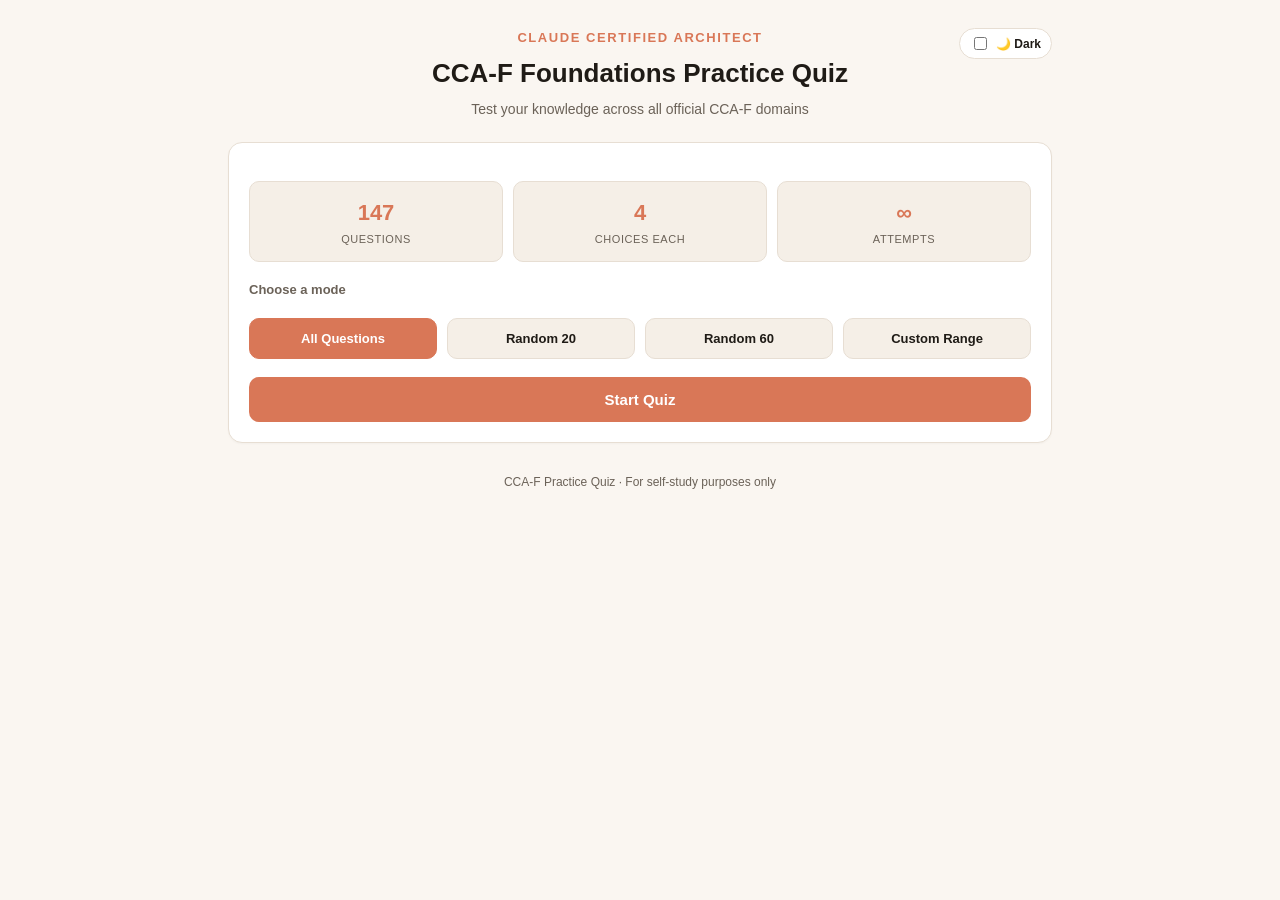
==== commit 31d2e28d: "Add dark mode across all 4 pages Each page now respects the OS light/dark preference by default via " ====
--- a/quizzes/interactive-quiz.html
+++ b/quizzes/interactive-quiz.html
@@ -4,23 +4,67 @@
 <meta charset="UTF-8">
 <meta name="viewport" content="width=device-width, initial-scale=1.0">
 <title>CCA-F Certified Architect Foundations - Practice Quiz</title>
+<script>(function(){try{var t=localStorage.getItem('cca-theme');if(t==='dark'||t==='light')document.documentElement.setAttribute('data-theme',t);}catch(e){}})();</script>
 <style>
   :root {
     --bg: #faf6f1;
     --panel: #ffffff;
     --panel-2: #fffdfb;
     --panel-3: #f5efe7;
+    --surface-hover: #fbf2ea;
     --border: #e7ded3;
     --text: #1f1b16;
     --muted: #6b6258;
     --accent: #d97757;
     --accent-2: #c96544;
+    --accent-ink: #ffffff;
     --green: #3a7d44;
     --green-bg: #e7f5e8;
     --red: #c0392b;
     --red-bg: #fbeae7;
     --amber: #c08a2e;
     --radius: 14px;
+    color-scheme: light;
+  }
+  @media (prefers-color-scheme: dark) {
+    :root:not([data-theme="light"]) {
+      --bg: #17130f;
+      --panel: #241f19;
+      --panel-2: #2a241d;
+      --panel-3: #2f2a22;
+      --surface-hover: #362c22;
+      --border: #3a332a;
+      --text: #f0e9de;
+      --muted: #a89b8b;
+      --accent: #e2895f;
+      --accent-2: #f0a075;
+      --accent-ink: #1f1b16;
+      --green: #5aa868;
+      --green-bg: #1e3324;
+      --red: #e0685a;
+      --red-bg: #3a201d;
+      --amber: #dba64f;
+      color-scheme: dark;
+    }
+  }
+  :root[data-theme="dark"] {
+    --bg: #17130f;
+    --panel: #241f19;
+    --panel-2: #2a241d;
+    --panel-3: #2f2a22;
+    --surface-hover: #362c22;
+    --border: #3a332a;
+    --text: #f0e9de;
+    --muted: #a89b8b;
+    --accent: #e2895f;
+    --accent-2: #f0a075;
+    --accent-ink: #1f1b16;
+    --green: #5aa868;
+    --green-bg: #1e3324;
+    --red: #e0685a;
+    --red-bg: #3a201d;
+    --amber: #dba64f;
+    color-scheme: dark;
   }
   * { box-sizing: border-box; }
   html, body {
@@ -40,6 +84,22 @@
   header.top {
     text-align: center;
     margin-bottom: 22px;
+    position: relative;
+  }
+  .theme-toggle-pill {
+    position: absolute;
+    top: 0; right: 0;
+    display: flex;
+    align-items: center;
+    gap: 6px;
+    background: var(--panel);
+    border: 1px solid var(--border);
+    border-radius: 20px;
+    padding: 5px 10px;
+    font-size: 12px;
+    font-weight: 600;
+    cursor: pointer;
+    color: var(--text);
   }
   header.top .kicker {
     color: var(--accent);
@@ -116,7 +176,7 @@
   }
   .mode-btn:hover {
     border-color: var(--accent);
-    background: #fbf2ea;
+    background: var(--surface-hover);
   }
   .mode-btn.active {
     border-color: var(--accent);
@@ -133,7 +193,7 @@
   }
   .range-row input[type="number"] {
     width: 70px;
-    background: #fffdfb;
+    background: var(--panel-2);
     border: 1px solid var(--border);
     color: var(--text);
     border-radius: 8px;
@@ -236,7 +296,7 @@
     display: flex;
     align-items: flex-start;
     gap: 12px;
-    background: #fffdfb;
+    background: var(--panel-2);
     border: 1.5px solid var(--border);
     border-radius: 12px;
     padding: 13px 14px;
@@ -249,7 +309,7 @@
   }
   .option:hover:not(.disabled) {
     border-color: var(--accent);
-    background: #fbf2ea;
+    background: var(--surface-hover);
   }
   .option:active:not(.disabled) { transform: scale(0.995); }
   .option .letter {
@@ -430,6 +490,7 @@
 <div class="app">
 
   <header class="top">
+    <label class="theme-toggle-pill"><input type="checkbox" class="theme-toggle-input"> 🌙 Dark</label>
     <div class="kicker">Claude Certified Architect</div>
     <h1>CCA-F Foundations Practice Quiz</h1>
     <p>Test your knowledge across all official CCA-F domains</p>
@@ -525,6 +586,7 @@
 </div>
 
 <script id="quiz-data" type="application/json">[{"number": 1, "question": "After the web search agent and document analysis agent complete their tasks, the coordinator invokes the synthesis agent. However, the synthesis agent responds that it cannot complete the task because no research findings were provided. What is the most likely cause of this issue?", "options": {"A": "The synthesis agent needs tools that can fetch results directly from the other agents' conversation histories.", "B": "The synthesis agent's context window is not large enough to hold the combined outputs from both previous agents.", "C": "The subagents need to share a single API connection to enable automatic context sharing between invocations.", "D": "The coordinator did not include the outputs from the previous agents in the synthesis agent's prompt."}, "answer": "D"}, {"number": 2, "question": "When researching \"renewable energy adoption,\" the web search agent returns recent statistics (2024: 35% adoption) while the document analysis agent extracts data from internal reports (2022: 18% adoption). The synthesis agent incorrectly flags these as contradictory sources rather than recognizing the data shows growth over time. What change would best enable the synthesis agent to correctly interpret such temporal differences?", "options": {"A": "Require subagents to include publication or data collection dates in their structured outputs.", "B": "Instruct the synthesis agent to always treat the most recent data as authoritative and place older findings in a separate historical appendix.", "C": "Add a conflict resolution agent that automatically discards older data when newer data exists for the same metric.", "D": "Configure the web search agent to only return results from the past 6 months"}, "answer": "A"}, {"number": 3, "question": "Users report that final reports sometimes lack depth on specific subtopics. Investigation shows that the document analysis agent frequently identifies gaps—for instance, noting \"the retrieved sources discuss API authentication but lack details on token refresh patterns\"—but under the current strict pipeline, this insight isn't actionable since search has already completed. What is the most effective architectural change?", "options": {"A": "Have the analysis agent report specific gaps to the coordinator, which triggers targeted searches and re-invokes analysis until sufficient.", "B": "Add a research planning agent before the search phase that decomposes topics into specific sub- questions.", "C": "Have the synthesis agent attach confidence scores to each section and flag areas with insufficient coverage for manual review.", "D": "Have the coordinator review analysis output for gap indicators and re-invoke search with gap-informed queries when gaps are detected."}, "answer": "A"}, {"number": 4, "question": "Your multi-agent research pipeline crashed after processing 12 of 28 documents. The web search agent had identified relevant sources, the document analyzer had partially complete and the synthesizer had begun pattern identification. You need to resume processing without repeating work or losing fidelity of prior findings. What state management approach be Information fidelity with context efficiency when restoring agent state?", "options": {"A": "Have each agent persist a structured export to a known location. On resume, the coordinator loads the manifest and injects relevant state into agent prompts.", "B": "Persist the coordinator's conversation log containing all task delegations and responses, providing this to agents when resuming.", "C": "Have each agent maintain its own persistent state file and reload it independently at the start of each session.", "D": "Index all agent outputs in a shared vector store. When resuming each agent queries the store using semantic search to retrieve relevant prior findings."}, "answer": "A"}, {"number": 5, "question": "The synthesis agent completes its initial pass but flags that three key research questions remain unanswered because the web search and document analysis agents didn't find relevant information on those specific subtopics. The coordinator currently proceeds directly to report generation, producing reports with incomplete coverage. What change would most effectively improve research completeness?", "options": {"A": "Have the coordinator evaluate synthesis output for gaps, then re-delegate to web search and document analysis with targeted queries before Invoking synthesis again.", "B": "Increase the initial breadth of queries sent to web search and document analysis to reduce the probability of missing relevant information.", "C": "Have the report generation agent note which research questions couldn't be answered, so users understand the limitations of the final output.", "D": "Give the synthesis agent direct access to web search tools so it can autonomously fill knowledge gaps without returning control to the coordinator."}, "answer": "A"}, {"number": 6, "question": "When analyzing complex legal cases that cite multiple precedents, the document analysis subagent processes each sequentially. A landmark case citing 12 precedents takes over 3 minutes to analyze completely. What's the most effective way to reduce this latency while preserving the coordinator's ability to monitor and debug the system?", "options": {"A": "Enable the document analysis subagent to spawn its own specialized subagents dynamically when it encounters cases with many citations", "B": "Implement a message queue where precedent analysis tasks are processed asynchronously by a pool of worker agents", "C": "Create a recursive agent hierarchy where analysis agents subdivide work among child agents until reading single-precedent granularity", "D": "Have the coordinator spawn parallel document analysis subagents, each handling a subset of precedents, then aggregate results before synthesis"}, "answer": "D"}, {"number": 7, "question": "Introduction monitoring shows the research phase takes longer than expected. Analysis reveals the coordinator invokes the web search subagent, waits for its response, then invokes the document analysis subagent and waits again. These tasks are independent - neither requires the other's output. How should you modify the system to run these subagents concurrently?", "options": {"A": "Switch both subagents to use a Haiku tier model instead of to reduce their individual execution time.", "B": "Create an async orchestration layer outside the agent that spawns parallel threads, each running a separate coordinator subagent pair, then aggregates results.", "C": "Add detailed instructions to the coordinator's system prompt explaining the performance benefits of parallel execution and requesting it invoke both subagents at the same", "D": "Structure the coordinator to emit both Task tool calls (for web search and document analysis) in a single response message rather than across separate conversation turns."}, "answer": "D"}, {"number": 8, "question": "Production reviews reveal inconsistent handling of uncertainty in final reports. Sometimes conflicting subagent findings are synthesized into a single confident statement (losing other times reports over hedge with excessive qualifications (becoming unhelpful). When the web search agent returns \"Industry analysts estimate $50B market size (methodolo the document analysis agent returns \"peer-reviewed study estimates $358 (1578, 95% CI),\" the coordinator either picks one arbitrarily or produces vague statements like \"the ma 6358-6508 depending on factors.\" What systematic approach best addresses this?", "options": {"A": "Configure subagents to only report findings meeting a high confidence threshold, filtering uncertain information before it reaches the coordinator.", "B": "Add a verification subagent that cross-references findings across sources, only passing claims to synthesis that are corroborated by at least two independent sources.", "C": "Instruct the synthesis agent to structure reports with explicit sections distinguishing well-established findings from contested ones, preserving original source characterization and methodological context.", "D": "Implement a confidence calibration layer that normalizes subagent uncertainty expressions to standardized probability scores (0.0-1.0), then weight-average findings by their calculated reliability scores to produce a statistically grounded synthesis."}, "answer": "C"}, {"number": 9, "question": "In production, you observe that simple fact-checking queries (e.g., \"What year was the Paris Climate Agreement signed?\") traverse all four subagents sequentially, consuming 40+ seconds. While this might be acceptable for complex comparative research benefits from the full pipeline. Your query distribution is diverse and evolving as users discover new applications. What's the most effective approach to optimize for varying query complexity?", "options": {"A": "Implement pattern-based routing that categorizes queries by structure (single-fact vs. comparative vs. analytical) and maps each category to a predefined subagent combination.", "B": "Train a query complexity classifier on labeled historical data to predict optimal subagent combinations, retraining periodically as query patterns evolve.", "C": "Have the coordinator analyze each query and dynamically decide which subagents to invoke based on its assessment of query requirements.", "D": "Create a fast-path for factual questions that bypasses subagents entirely, routing all other queries through the complete pipeline to ensure research thoroughness."}, "answer": "C"}, {"number": 10, "question": "A user is expanding the research system beyond its single web search agent by adding specialized data sources. They add a financial API agent that returns structured JSON with margins, and growth rates; a news monitoring agent that returns prose summaries of recent developments; and a patent analysis agent that returns structured lists of technology synthesis agent combines these into executive briefings. Currently, it converts everything to bullet points, causing financial comparisons to lose tabular clarity and news summari narrative flow. What change would most improve briefing quality?", "options": {"A": "Update the synthesis agent to render each content type appropriately—financial data as tables, news as prose, and technical lists as structured points.", "B": "Add a format conversion layer between subagents and synthesis that transforms all outputs to a common intermediate representation (such as Markdown) to facilitate more flexible rendering.", "C": "Standardize all subagent outputs to JSON with fields for every data type to ensure programmatic consistency across the pipeline.", "D": "Standardize all subagent outputs to prose summaries with a uniform character to maintain a consistent executive voice regardless of the source material."}, "answer": "A"}, {"number": 11, "question": "The coordinator agent has AgentDefinitions configured for all four specialized subagents, each with appropriate descriptions, prompts, and tool restrictions. During testing, you notice the coordinator correctly reasons about when to delegate—it generates messages like “I’ll ask the web search agent to find sources on this topic”—but no subagent execution ever occurs. The coordinator then proceeds as if the delegation happened and continues with incomplete information. Logs show no errors. What is the most likely cause?", "options": {"A": "Subagent context isolation means task descriptions from the coordinator don’t automatically reach subagents; you need to configure explicit context forwarding in Claude AgentOptions.", "B": "The coordinator’s max_tokens setting is too low, causing the Task tool invocation to be truncated before the subagent type parameter can be specified.", "C": "The coordinator’s allowed Tools configuration doesn’t include “Task”, so while it can reason about delegation, cannot invoke the tool required to spawn subagents.", "D": "The AgentDefinitions are configured correctly, but the coordinator’s system prompt doesn’t explicitly list the available subagent types, preventing the model from knowing they can be invoked."}, "answer": "C"}, {"number": 12, "question": "In production, final reports frequently contain claims without proper source attribution. Investigation shows that while the web search and document analysis agents correctly attach citations to their outputs, the synthesis agent loses track of which sources support which conclusions when combining findings. What's the most effective architectural change?", "options": {"A": "Add a verification step where the report generator uses semantic similarity matching against original sources to reconstruct which claims came from which documents.", "B": "Have the coordinator inject source identifier prefixes into text before each handoff, then parse these prefixes at report generation to reconstruct citations.", "C": "Maintain complete transcripts of all subagent interactions and add a citation-resolution agent to analyze logs and determine attributions before report generation.", "D": "Require all subagents to output structured claim-source mappings that the synthesis agent must preserve and merge when combining findings from multiple sources."}, "answer": "D"}, {"number": 13, "question": "After the web search and document analysis subagents complete their tasks, the coordinator needs to spawn the synthesis subagent to synthesize the findings. What is the correct approach for providing the synthesis subagent with the information it needs?", "options": {"A": "Provide the subagent with tool definitions that allow it to request outputs from other subagents via callbacks", "B": "Include the complete findings from both subagents directly in the synthesis subagent's prompt", "C": "Pass reference Identifiers and configure the subagent with read access to a shared memory store where other subagents deposited their results", "D": "Spawn the subagent with only a brief task description, relying on automatic context inheritance from the coordinator"}, "answer": "C"}, {"number": 14, "question": "The web search agent has gathered several relevant sources for a research topic. The document analysis agent now needs to examine these sources. How does information flow between these two specialized subagents?", "options": {"A": "\"The coordinator agent receives the web search agent's output and includes relevant findings in the prompt when invoking the document analysis agent.", "B": "The agents communicate through an event-driven message queue, with the document analysis agent subscribing to web search completion events.", "C": "The web search agent directly invokes the document analysis agent, using the discovered sources as parameters.", "D": "Both agents access a shared memory store where the web search agent writes findings and the document analysis agent reads them."}, "answer": "A"}, {"number": 15, "question": "After the web search agent finds 25 sources (120K tokens of raw content), the document analysis agent extracts key insights (15K tokens), and the synthesis agent produces a coherent narrative draft (3K tokens), the coordinator must pass context to the report generation agent for the final output with proper source citations. What context-passing strategy provides the best balance of completeness and efficiency?", "options": {"A": "Pass only the synthesis draft and have a separate post-processing pipeline match claims to sources and insert citations after the report is generated.", "B": "Pass the full accumulated context from all prior agents.", "C": "Pass the synthesis draft along with a structured source index that maps key claims to their source URLs and ant Irant excerpts.", "D": "Pass a condensed summary of all prior stages that preserves the main findings and attributes them to sources by name only."}, "answer": "C"}, {"number": 16, "question": "Your search products tool queries an external catalog API that returns paginated results (50 items per request). Production logs show queries frequently match 200+ products, and the design that auto-fetches all pages causes 15-20 second delays. How should you redesign the pagination handling?", "options": {"A": "Create separate search products and fetch more results tools for pagination.", "B": "Implement server-side relevance ranking and return only the top 50 most relevant items.", "C": "Add a max pages parameter (default: 2) that controls how many pages are fetched internally.", "D": "Return the first page with total match count and cursor for additional pages."}, "answer": "D"}, {"number": 17, "question": "Your search Flights tool calls an external airline API that occasionally returns a 503 Service Unavailable error. What is the most effective way to handle this error in your tool implementation?", "options": {"A": "Return an empty flight list as if the search succeeded but found no matching flights.", "B": "Log the error internally and return an empty response, letting the model continue without the flight data.", "C": "Return an error message in the tool result explaining the service is temporarily unavailable.", "D": "Automatically retry the request up to five times with exponential backoff before returning results to the agent."}, "answer": "D"}, {"number": 18, "question": "Your MCP server implements a check_availability tool that queries an external calendar API. During testing, you encounter three error conditions: (1) the tool is called with a malformed request, missing the required user_email parameter (2) the calendar API returns a 404 because the specified user doesn't exist in the calendar system (3) the calendar API returns a 503 because the service is temporarily unavailable. How should each error be reported according to MCP's error handling design?", "options": {"A": "Report all three as tool results with isError: true", "B": "Report errors 1 and 2 as JSON-RPC protocol errors, report error 3 as a tool result with isError: true", "C": "Report error 1 as a JSON-RPC protocol error, report errors 2 and 3 as tool results with isError: true", "D": "Report all three as JSON-RPC protocol errors."}, "answer": "C"}, {"number": 19, "question": "Your documents (query) tool returns results as \"Found 3 documents: Q2 Budget Proposal, Q2 Budget Forecast, Annual Review\". You want the agent to document (4, multi) and doc (24, multi). What return format would best enable these multi-step workflows?", "options": {"A": "URLs that users can click to open the document in their browser.", "B": "Structured data containing document IDs and metadata for each result.", "C": "A JSON array of document titles extracted from the search results.", "D": "More detailed human-readable descriptions including the size and authors."}, "answer": "B"}, {"number": 20, "question": "Your agent has access to 50+ specialized API connectors for different external services. As the connector library grew, tool selection accuracy dropped to 58%. You design a search_connectors(description) tool that finds matching connectors, but in testing agents frequently skip searching and call connectors directly (often incorrectly), or search select wrong connectors from the filtered results. How should you design the tool composition pattern to address both issues?", "options": {"A": "Design connectors with built-in compatibility validation that return descriptive errors for mismatched requests.", "B": "Design a find_and_execute(description, params) composite tool that searches and immediately executes the best matching connector.", "C": "Enhance all connector descriptions with detailed usage samples, edge cases, and input requirements. Add few-shot examples showing the correct search-then-use workflow.", "D": "Design search_connectors to dynamically add matched connectors to the agent's available tools. Connectors start unavailable and persist once discovered."}, "answer": "D"}, {"number": 21, "question": "Your publish article tool calls an external CMS API that occasionally returns transient errors (network timeouts, 503s) and non-transient errors (403 permission denied, 422 validation failure). Currently, every error is returned directly to the agent, which leads to the agent retrying non-transient errors and wasting turns on failures that will never succeed. How should you partition error-handling responsibility between the tool implementation and the agent?", "options": {"A": "Handle all errors inside the tool: Implement retries with exponential backoff for every error type, and only surface a failure to the agent after a fixed number of retry attempts have been exhausted.", "B": "Handle transient errors (timeouts, 503s) with automatic retries inside the tool implementation, and surface non-transient errors (permission denied, validation fallures) to the agent with descriptive messages so it can take corrective action.", "C": "Surface all errors to the agent immediately with detailed context, and let the agent decide which errors to retry and how many times-keeping the tool implementation stateless and simple.", "D": "Implement a universal error handler that catches all exceptions and returns a generic \"tool unavailable- try again later\" message, shielding the agent from error complexity."}, "answer": "B"}, {"number": 22, "question": "Your remove_team_member tool uses a dry_run: boolean parameter for previewing impacts before execution. Production monitoring shows the agent bypasses the preview step in 15% of calls by calling with dry_run=false directly. You need to ensure every removal is preceded by a preview that the user explicitly confirms. What is the most reliable approach?", "options": {"A": "Add server-side validation that permits dry_run=false only when a dry_run=true call with identical parameters occurred within the past 60 seconds.", "B": "Replace with two tools: preview_remove_member returns impact details and a single-use confirmation token; execute_remove_member requires that token, binding execution to the specific previewed action.", "C": "Annotate the tool as requiring confirmation and configure the orchestration layer to prompt the user for approval before forwarding any calls to annotated tools.", "D": "Add detailed instructions and few-shot examples to the tool description requiring the agent to always call with dry_run=true first and wait for user confirmation before calling with dry_run=false."}, "answer": "B"}, {"number": 23, "question": "Your expense reimbursement agent processes employee requests using a process reimbursement tool. Company policy requires that reimbursements above $500 must be approved before funds are disbursed. The agent handles hundreds of requests daily, and you need the threshold enforcement to be tamper-proof regardless of how the agent is prompted ensures the $500 approval threshold cannot be bypassed?", "options": {"A": "The process reimbursement tool accepts an approved by manager parameter. The system prompt instructs the agent to only set this to true after confirming that a manager approved the request. A nightly audit script reviews all reimbursements where approved by manager was set to true.", "B": "Provide two tools: auto reimburse (hard-coded limit of $500) and manager approval. Include detailed system prompt instructions telling the agent to check the amount and use the appropriate tool. Add a Post ToolUse hook that logs which tool was called for auditing.", "C": "The process reimbursement tool accepts amount and details, and internally enforces the threshold; amounts <$500 are auto-disbursed and the tool returns a success confirmation. Amounts >$500 cause the tool to create a pending approval request and return a status indicating manager review is pending.", "D": "Implement the threshold check in a PreToolUse hook that inspects the amount parameter before process reimbursement executes. If the amount exceeds $500, the hook modifies the context to add a requires approval: true flag, which the tool checks before disbursing."}, "answer": "C"}, {"number": 24, "question": "Your order management system requires tools for three distinct operations: issuing refunds (requires amount and reason), canceling orders (requires reason), and res (requires shipping address). Each operation shares an order id parameter but has different additional requirements. You notice during testing that with your current frequently omits required parameters or includes irrelevant ones. What design change will most effectively improve parameter accuracy?", "options": {"A": "Split into three separate tools (each defining only the parameters required for that specific operation.", "B": "Keep one unified tool with all parameters marked optional, but add few-shot examples in the system prompt showing correct parameter combinations for each operation.", "C": "Keep one unified tool but add JSON Schema if-then-else conditionals to enforce that parameters like amount are required only when the operation type is \"refund\".", "D": "Keep one unified tool with a nested operation object parameter whose internal structure varies by operation type, documented in the tool description."}, "answer": "A"}, {"number": 25, "question": "Your portfolio value tool returns the total value of a user's investment portfolio. You're deciding between returning a structured JSON object with explicit fields versus returning information as a formatted text string. What is the primary advantage of using structured output with defined fields?", "options": {"A": "Structured JSON consumes significantly fewer tokens than natural language, substantially reducing API costs.", "B": "The agent can reliably extract specific values without parsing free form text, reducing errors in subsequent operations.", "C": "Structured JSON is processed deterministically by the model, significantly improving accuracy when extracting values.", "D": "JSON schemas automatically validate that the underlying API returned correct data before the agent processes it."}, "answer": "B"}, {"number": 26, "question": "Your scheduling agent uses get_available_slots(date, provider_id) to retrieve open appointment times, then book_appointment(provider_id, slot_time, patient_id) to reserve a slot. tickets show that 15% of booking attempts fall with \"slot no longer available\" because another user booked the slot between the availability check and the booking call. How should you r these tools?", "options": {"A": "Modify book_appointment to return detailed failure information including currently available alternative slots when the requested slot is unavailable, enabling the agent to retry with a di time.", "B": "Keep both tools but add retry logic to the agent's system prompt, instructing it to call get_available_slots again and select a different time if booking fails.", "C": "Add a hold_slot(provider_id, slot_time) tool that creates a 60 second temporary reservation, requiring the agent to call it between checking availability and booking.", "D": "Combine both tools into a single find_and_book_appointment that atomically checks availability and books, returning either the confirmed booking or available alternatives."}, "answer": "D"}, {"number": 27, "question": "Your agent has a log_workout tool that accepts exercise_type (string), value (number), and measurement (string). Production monitoring shows the agent frequently passes mismatched combinations-using measurement: \"reps\" for cardio exercises like running, or measurement: \"miles\" for strength exercises like bench press. Your exercises naturally divide into two categories: cardio (measured in time or distance) and strength (measured in reps and sets). 23% of tool calls have invalid combinations. What approach would most effectively reduce these errors?", "options": {"A": "Implement server-side validation returning descriptive errors for invalid combinations, allowing the agent to retry with corrections.", "B": "Add enum constraints on measurement limiting values to \"minutes\", \"miles\", \"reps\", or \"sets\" to prevent arbitrary measurement strings.", "C": "Add explicit examples to the tool description showing valid combinations (e.g., \"For running: use minutes or miles. For push-ups: use reps\") with constraints for each exercise category.", "D": "Split into log_cardio_workout (with duration_minutes or distance_miles parameters) and log_strength_workout (with reps and sets parameters)."}, "answer": "D"}, {"number": 28, "question": "Your MCP server includes archive_file(file_id) and delete_file(file_id) tools. Production logs show the agent calls delete_file when users ask to \"remove old backups,\" policy requires archiving backup files. Both tools currently have minimal descriptions: \"Archives a file\" and \"Deletes a file.\" Which change most directly improves tool selection?", "options": {"A": "Add a confirmation step that requires users to type \"CONFIRM DELETE\" before delete_file executes.", "B": "Implement server-side validation that rejects delete_file calls for files tagged as backups, returning an error message suggesting archive_file.", "C": "Expand tool descriptions to clarify use cases, adding guidance like \"Do not use for backup files\" to delete_file.", "D": "Add few-shot examples to the system prompt demonstrating that requests involving \"backup\" or \"old\" should use archive_file."}, "answer": "C"}, {"number": 29, "question": "Your CRM agent's delete_contact tool handles requests like \"delete the duplicate entry for Acme Corp.\" The database contains similarly named records (e.g., \"Acme Corp,\" \"Acme Corporation,\" \"ACME Corp Inc.\"), and analytics show 8% of deletions are reversed within 24 hours due to misidentified records. Users have also complained that the current multi-step confirmation flow adds too much friction to routine cleanup tasks. Which approach most effectively reduces the error rate while maintaining workflow efficiency?", "options": {"A": "Present matched records with differentiating fields and require single-click confirmation of the intended target before executing deletion.", "B": "Require users to supply the exact record ID from the CRM Interface rather than using natural language references to contact names.", "C": "Deploy automated duplicate detection that identifies and merges probable duplicates, removing the need for manual deletion requests.", "D": "Implement soft-delete with a 30-day recovery window so users can undo mistakes without slowing down the deletion workflow."}, "answer": "A"}, {"number": 30, "question": "After Implementing tool use with strict schema definitions, JSON syntax errors are eliminated, but 5% of extractions still have valid JSON with empty arrays or null values for required fields like citations and methodology. Spot-checking reveals that source documents contain this information, but in varied formats— Inline citations vs. bibliographies, methodology sections vs. details embedded in Introductions. What's the most effective way to address these failures?", "options": {"A": "Modify your schema to make citations and methodology optional, and flag Incomplete records for manual review rather than falling validation.", "B": "Build a regex-based post-processing layer that scans source documents for citation patterns and methodology keywords, populating empty fields when the model falls to extract.", "C": "Add few-shot examples demonstrating extractions from documents with varied structures—showing how to identify citations in different formats and locate methodology details across section types.", "D": "Implement retry logic that re-sends requests when validation detects empty required fields."}, "answer": "C"}, {"number": 31, "question": "The system processes product reviews using tool use with a defined schema: rating (integer 1-5), pros (string array), cons (string array), and overall_sentiment (enum: positive, ne Testing reveals two issues with brief or ambiguous reviews (-20% of the dataset): (1) for reviews like \"Great product!\", Claude fabricates specific pros and cons rather than Indica Information isn't explicitly stated, and (2) for sarcastic reviews like \"Well that was.. interesting\", Claude picks sentiment arbitrarily since there's no option for ambiguous cases. W modification best addresses both issues?", "options": {"A": "Make pros and cons optional fields, and add \"neutral\" and \"unclear\" to the sentiment enum", "B": "Allow empty arrays for pros/cons as valid output, and add \"unclear\" ss the sentiment enum", "C": "Add an extraction_confidence field (0.0-1.0) for each value, and filter outputs where any confidence falls below a threshold.", "D": "Allow null values for pros/cons, and add \"unclear\" to the sentiment earum."}, "answer": "B"}, {"number": 32, "question": "Your extraction system implements automatic retries when validation fails. On each retry, the specific validation error is appended to the prompt. This retry-with-error-feedback approach resolves most failures within 2-3 attempts. For which failure pattern would additional retries be LEAST effective?", "options": {"A": "The model extracts \"et al.\" for co-authors when the full list exists only in an external document not in the input", "B": "The model extracts citation counts as locale-formatted strings (\"1234\") when the schema requires integers", "C": "The model extracts dates as ISO 8601 datetime strings (\"2003-03-15T00:00:00Z\") when the schema requires only the date portion (YYYY-MM-DD)", "D": "The model extracts keywords as a nested object organized by category when the schema requires a flat array of strings"}, "answer": "A"}, {"number": 33, "question": "Your invoice extraction uses tool use with strict JSON schemas. JSON syntax errors never occur, but 12% of extractions fail semantic validation--for example, line Item amounts don't extracted total, or vendor IDs don't match valid formats. These failures currently route to manual review. What's the most effective approach to reduce manual review volume while m accuracy?", "options": {"A": "Retry the extraction up to 3 times when validation fallis, accepting the first result that passes validation.", "B": "Implement post-processing logic that automatically corrects common amors, such as recalculating totais from line items when sums don't match.", "C": "When validation falls, make a follow-up request with the document, extraction, and validation errors for model correction.", "D": "Add stricter schema constraints with detailed field descriptions to prevent the model from generating invalid values initially."}, "answer": "C"}, {"number": 34, "question": "Your team is extracting structured data from 50,000 legacy legal contracts under a two-week deadline. Initial testing with 500 sample documents shows 82% pass JSON schema first attempt, while the remaining 18% fall due to diverse issues—missing required fields, malformed dates, and incorrectly identified parties. Documents that fail typically need refinements targeting their specific failure modes before extraction succeeds. Which batch processing strategy is the most cost-efficient while still meeting the deadline?", "options": {"A": "Split documents into 10 sequential batches of 5,000 each, analysing results and refining prompts between batches to improve extraction quality progressively.", "B": "Submit all 50,000 documents via batch API, then submit failed extractions in successive batches— refining prompts between each batch—until all documents pass validation.", "C": "Use the real-time API for all 50,000 documents since the batch API's 24-hour processing window creates unacceptable deadline risk.", "D": "Process 2,000 sample documents via real time API to identify failure patterns and refine prompts, then batch process all 50,000 with the optimized prompts."}, "answer": "B"}, {"number": 35, "question": "Your extraction pipeline processes contracts that frequently include amendments. When a contract contains both original terms and later amendments (e.g., original clause specifies \"30-day payment terms\" while Amendment 1 changes this to \"45 days\"), the model inconsistently extracts one value or the other with no indication of which applies. What's the most effective approach to improve extraction accuracy for documents with amendments?", "options": {"A": "Preprocess documents with a classifier that identifies and removes superseded sections before the main extraction step.", "B": "Implement post-extraction validation using pattern matching to detect amendments and flag those extractions for manual review.", "C": "Redesign the schema so amended fields capture multiple values, each with source location and effective date.", "D": "Add prompt instructions to always extract the most recent amendment value and ignore superseded original terms."}, "answer": "C"}, {"number": 36, "question": "Your system must extract event details from calendar invitations and output JSON that strictly conforms to a schema with fields for title, date, time, location, and attendees. Downstream reject any malformed or non- conformant JSON. What approach provides the most reliable schema compliance?", "options": {"A": "Define a tool with your target schema as input parameters and have Claude call it with the extracted data.", "B": "Pre-fill Claude's response with an opening brace to force JSON output, then complete and parse the response.", "C": "Append instructions like \"Output only valid JSON matching the schema exactly\" and implement retry logic to re-prompt when JSON parsing fails.", "D": "Include detailed JSON formatting instructions and the target schema in your prompt, then parse Claude's text response as JSON."}, "answer": "A"}, {"number": 37, "question": "Your schema includes a skills: string[] field. Production monitoring reveals three consistency issues: (1) compound phrases like \"Python and SQL\" are sometimes kept as one entry, sometimes split; (2) implied but unstated skills occasionally appear in extractions; (3) similar documents produce wildly different array lengths (5-10 vs 40+ entries). Your prompt currently says \"Extract skills mentioned.\" What's the most effective improvement?", "options": {"A": "Add constraints: \"Extract 10-20 skills maximum, one skill per entry, only explicitly named skills.\"", "B": "Add post-extraction normalization that maps skills to a canonical taxonomy and deduplicates similar entries.", "C": "Enrich the schema to [scondidering] to capture extraction metadata.", "D": "Add few-shot examples demonstrating compound phrase handling, explicit mention criteria, and appropriate entry granularity."}, "answer": "D"}, {"number": 38, "question": "Your pipeline uses a tool called extract_metadata with a JSON schema for paper details. You've also defined lookup_citations and verify_doi tools for enrichment. During testing, you notice that when users include requests like \"extract the metadata and tell me how cited it is,\" Claude sometimes calls lookup_citations first, which fails because it needs the DOI that extract_metadata would provide. What's the most effective way to ensure structured metadata extraction happens first?", "options": {"A": "Set tool choice to (\"type\": \"tool\", \"name\": \"extract_metadata\") and process the enrichment requests in subsequent turns after receiving the extracted metadata.", "B": "Set tool choice to \"any\" so Claude must use a tool, combined with system prompt instructions prioritizing extract_metadata.", "C": "Set tool choice to (\"type\": \"tool\", \"name\": \"extract_metadata\") for every API call in the pipeline, ensuring Claude always extracts metadata before any enrichment can occur.", "D": "Set tool choice to \"auto\" and reorder the tool definitions so extract_metadata appears first in the tools array, since Claude prioritizes earlier-listed tools."}, "answer": "A"}, {"number": 39, "question": "Your system has been operating with 100% human review for 3 months. Analysis shows that extractions with model confidence >90% have 97% accuracy overall. To reduce reviewer workload, you plan to automate high-confidence extractions. Before deploying, what validation step is most critical?", "options": {"A": "Verify that 97% accuracy meets requirements for all downstream systems that consume the extracted data.", "B": "Analyze accuracy by document type and field to verify high-confidence extractions perform consistently across all segments, not just in aggregate.", "C": "Compare accuracy at different confidence thresholds (85%, 90%, 95%) to find the optimal cutoff that maximizes automation while minimizing errors.", "D": "Run a two-week pilot routing 25% of high-confidence extractions directly to downstream systems and monitor error reports."}, "answer": "B"}, {"number": 40, "question": "Your extraction system uses tool_use with a JSON schema containing 12 fields and detailed descriptions, totaling approximately 2,500 tokens for the complete tool definition. Processing documents under 150K tokens yields 98% accuracy. For documents between 175-190K tokens, accuracy drops to 71%, with information from the final third consistently missed. The model's context window is 200K tokens. What is the most likely cause?", "options": {"A": "Tool definitions consume input context tokens. Combined with system prompts and document content, the total approaches the context limit, degrading end-of-document processing.", "B": "Very long documents exceed the model's effective attention span regardless of context limits, causing accuracy degradation for content farther from the prompt instructions.", "C": "The model distributes attention proportionally across input length, causing fields mentioned only once near the document's end to receive insufficient processing focus.", "D": "Schemas exceeding 8-10 fields increase decision complexity during parameter generation, reducing extraction accuracy independent of document length."}, "answer": "A"}, {"number": 41, "question": "Your extraction pipeline processes invoices and extracts line items, subtotals, tax amounts, and grand totals. During evaluation, you discover that in 18% of extractions, the sum of extracted line item amounts doesn't match the extracted grand total—sometimes due to OCR errors in the source document, sometimes due to extraction mistakes by the model. Downstream accounting systems reject records with mismatched totals. What's the most effective approach to improve extraction reliability?", "options": {"A": "Add a \"calculated total\" field where the model sums extracted line items alongside a \"stated_total\" field. Flag records for human review when values differ.", "B": "Extract line items and totals independently, then use a separate validation model to reconcile discrepancies by determining which extracted values are most likely correct.", "C": "Add few-shot examples demonstrating invoices where extracted line items sum correctly to the stated total, encouraging the model to produce mathematically consistent extractions.", "D": "Implement post-processing that automatically adjusts line item amounts proportionally when their sum doesn't match the stated total."}, "answer": "A"}, {"number": 42, "question": "Your extraction system processes two document types: standard monthly reports (archived after processing) and urgent exception reports (must trigger business alerts within 30 minutes of receipt). Both use the same JSON schema. You want to minimize API costs while meeting latency requirements. How should you architect the processing pipeline?", "options": {"A": "Submit all documents to the Batch API with custom ids for tracking. When results arrive, immediately process urgent documents and trigger delayed alerts for exceptions.", "B": "Submit all documents to the real-time Messages API to ensure consistent processing latency across document types.", "C": "Queue all documents and submit hourly batches, flagging urgent documents for expedited handling when batch results return.", "D": "Route standard reports to the Batch API for 50% cost savings, and route urgent exception reports to the real-time Messages API."}, "answer": "D"}, {"number": 43, "question": "The extraction pipeline receives documents of varying types—some are invoices, others are contracts, and some are receipts. You've defined separate extraction tools, each with its own schema tailored to the document type. During testing, you observe that with tool_choice: \"auto\", Claude sometimes returns conversational text instead of calling an extraction tool, causing downstream parsing failures. You need guaranteed structured output without knowing the document type in advance. What's the most effective approach?", "options": {"A": "Consolidate all document types into a single unified-schema extraction tool and force that tool.", "B": "Keep tool_choice: \"auto\" with system prompt instructions requiring tool use.", "C": "Set tool_choice: \"any\" with all extraction tools defined.", "D": "Add a preliminary classification call, then make a second call with tool_choice forced to the identified extraction tool."}, "answer": "C"}, {"number": 44, "question": "Monitoring shows 12% of extractions fall Pydantic validation with specific errors like \"expected float for quantity, got '2 to 3\". Retrying these requests without modification produces failures. What's the most effective approach to recover from these validation failures?", "options": {"A": "Set temperature to 0 to eliminate output variability and ensure consistent formatting", "B": "Send a follow-up request including the validation error, asking the model to correct its output", "C": "Pre-process source documents to standardize problematic formats before sending them for extraction", "D": "Implement a secondary pipeline using a larger model tier to reprocess documents that fail validation"}, "answer": "B"}, {"number": 45, "question": "After three months of weekly sessions, your conversation history has grown to 85,000 tokens. When users ask \"What did we conclude about the theme of isolation?\", the assistant provides generic literary analysis rather than referencing the group's specific insights from earlier sessions. Discussions often build on previous meetings' conclusions, so maintaining narrative context is important. What's the most effective approach?", "options": {"A": "Add structured XML tags to mark significant discussion conclusions throughout the conversation history.", "B": "Use semantic embedding to index the full conversation history and retrieve only relevant past exchanges for each user query, replacing the linear conversation format with retrieved segments.", "C": "Implement rolling window truncation to keep only the most recent 25,000 tokens.", "D": "Implement progressive summarization where older conversation blocks are replaced with concise summaries that explicitly extract key conclusions, decisions, and recurring themes, keeping recent exchanges verbatim."}, "answer": "D"}, {"number": 46, "question": "After a 40-minute session helping plan a dinner party, the conversation has grown to 78,000 tokens. The history includes: (1) the user mentioning a guest has a severe shellfish allergy, (2) measurements for scaling recipes to 8 servings, (3) the user's clarification that \"room temperature butter\" means 68°F in their kitchen, and (4) general back-and-forth about meal timing and presentation. You need to implement context management before the window limit is reached. What approach best balances information preservation with token reduction?", "options": {"A": "Summarize the entire conversation history into a concise summary capturing main topics discussed, then append new messages going forward.", "B": "Implement a sliding window retaining only the most recent 20,000 tokens relying on users to re-state important information when relevant.", "C": "Store the full conversation externally and use semantic search to retrieve relevant portions for each turn, loading only matching segments into context.", "D": "Extract critical structured data (allergies, serving counts, user-defined terms) into a compact reference section, summarize general discussion, and retain recent exchanges verbatim."}, "answer": "D"}, {"number": 47, "question": "You're Implementing a feature where users refine their playlist preferences through multiple conversation turns. After deploying, you notice Claude's responses don't reflect what us earlier in the same conversation— for example, a user says they love jazz, but two messages later Claude asks what genres they enjoy. What is the most likely cause?", "options": {"A": "The model's context window has been exceeded by the conversation length", "B": "The Claude API requires a session_id parameter that you haven't configured", "C": "Claude requires a vector database connection to maintain conversation memory", "D": "Your application isn't including prior messages in the messages array"}, "answer": "D"}, {"number": 48, "question": "Your fitness coaching assistant uses a system prompt with detailed conditional logic: \"If the user mentions being a beginner, provide step-by-step form instructions. If they use term 'progressive overload' or 'superset', respond concisely. If they ask about injury history, always recommend consulting a physician.\" During evaluation, you find the assistant correct explicit expertise declarations but struggles when users don't clearly state their level-often defaulting to overly detailed responses regardless of contextual cues like technical te Which change to the system prompt would most directly address this failure to pick up on implicit expertise signals?", "options": {"A": "Replace most conditionals with a general principle: \"Adapt explanation depth to match user expertise, mirroring their terminology.\" Keep only the safety-critical conditional abou consultations.", "B": "Add more conditional branches to cover additional expertise signals, such as \"If user mentions specific rep ranges or asks about periodization, treat as advanced.\"", "C": "Implement a pre-conversation intake that asks users to rate their experience level, then inject that rating into the system prompt as context for all subsequent responses.", "D": "Add an explicit instruction for the model to ask a clarifying question about experience level whenever the user's expertise isn't immediately clear from their first message."}, "answer": "A"}, {"number": 49, "question": "During initial testing, you notice that Claude doesn't seem to remember vocabulary words from earlier in the conversation. When a student asks \"Can you quiz me on those words?\", responds as if no words have been discussed. What is the most likely explanation?", "options": {"A": "Your system prompt needs explicit instructions telling Claude to remember information from earlier turns.", "B": "You're not including prior messages in each API request—the stateless API doesn't retain conversation history.", "C": "You need to enable conversation persistence by passing a session ID parameter with each API call.", "D": "The model's context window has filled up, causing earlier conversation content to be dropped."}, "answer": "B"}, {"number": 50, "question": "Your home renovation planning assistant uses a system prompt defining an expert contractor persona with specific guidelines: always ask about budget, suggest alternatives at multiple price points, and confirm timeline requirements. During testing, responses follow these guidelines for turns 1-4, but by turn 7, the assistant gives generic advice without asking about budget or timeline. The conversation totals only 2,500 tokens. What is the most likely cause?", "options": {"A": "System prompts only establish initial behavior and don't persist across all turns.", "B": "The system prompt is only sent with the first API request.", "C": "The assistant's accumulated responses are diluting the system prompt's influence.", "D": "The model's attention on system prompt instructions naturally weakens as turns accumulate."}, "answer": "C"}, {"number": 51, "question": "Users report that during extended conversations, the AI loses track of specific topics, examples, and preferences they mentioned earlier in the session. Your current implementation uses a sliding window that keeps only the most recent 25 message pairs to stay within context limits. What's the most effective approach to maintain awareness of earlier conversation content while managing context size?", "options": {"A": "Replace the sliding window with a hybrid approach: summarize older messages while keeping recent messages verbatim.", "B": "Implement vector similarity search over the full conversation history, retrieving relevant past messages for each user query.", "C": "Increase the window size to 50 message pairs to retain more conversation history before truncation.", "D": "Add a separate API call each turn to summarize messages being dropped, prepending this running summary to the conversation."}, "answer": "A"}, {"number": 52, "question": "Users frequently send ambiguous requests like \"book a venue for the party\" without specifying date, guest count, or budget. Your evaluation shows the assistant asks an average of 4 questions before taking any action, causing 35% of users to abandon mid-conversation. However, when you reduce questions, users sometimes receive recommendations that don't preferences. What's the most effective approach to improve this trade-off?", "options": {"A": "Implement a structured intake form that collects all required parameters (date, guest count, budget, venue type) upfront before the assistant begins providing any recommendation", "B": "Configure the assistant to proceed with reasonable defaults (medium sized venue, next weekend, moderate budget) without explicitly stating these assumptions, allowing users to corrections if results don't match expectations", "C": "Instruct the assistant to state explicit assumptions based on conversation status proceed with recommendations while inviting corrections, and reserve clarifying questions only Irreversible actions like confirming bookings.", "D": "Configure the assistant to consolidate all clarifying questions into a single compound question (e.g., \"What date, guest count, and budget are you considering?\") to reduce the total"}, "answer": "C"}, {"number": 53, "question": "During QA testing, you notice that Claude follows your system prompt guidelines consistently in the first 10- 15 turns, but by turn 25-30, responses begin deviating—using informal tone when formality was specified, occasionally skipping required formatting, or providing information types the guidelines restrict. Conversation length is well within context limits (typically 30,000 tokens out of 200,000 available). What's the most effective approach to maintain consistent behavior throughout extended conversations?", "options": {"A": "Insert user-role messages that reinforce critical guidelines at natural conversation breakpoints, especially before complex requests.", "B": "Implement post-response validation that regenerates each response until it conforms to the specified guidelines.", "C": "Automatically start a new conversation after 20 turns, passing a summary of the prior context to maintain continuity.", "D": "Move behavioral guidelines from the system prompt into the first user message."}, "answer": "A"}, {"number": 54, "question": "Performance analysis reveals your context is composed of accumulated RAG results from all previous queries, which is crowding out conversation history and causing coherence degradation after 15+ turns. Which approach best addresses this issue?", "options": {"A": "Implement semantic deduplication to identify and remove redundant information across the accumulated RAG results and conversation turns", "B": "Implement a sliding window for RAG results from the last 2-3 queries while preserving conversation history", "C": "Shift context budget to favor RAG results while reducing conversation history allocation", "D": "Compress all RAG results into a consolidated summary document that updates incrementally after each retrieval"}, "answer": "B"}, {"number": 55, "question": "Your music discovery assistant should consistently maintain an enthusiastic tone, explain its reasoning for each recommendation, and ask clarifying questions to better understand user preferences. You want this behavior to persist reliably across all user interactions. Where should you define these behavioral guidelines?", "options": {"A": "In the first assistant message, instructing Claude to follow these guidelines going forward", "B": "Prepended to each user message before sending to the API", "C": "In the system prompt", "D": "In environmental variables that your application passes to the API client"}, "answer": "C"}, {"number": 56, "question": "During a conversation about order tracking, your external system receives a webhook indicating the user's package has shipped. The user is actively chatting and will likely send a follow-up message soon. You want the assistant to naturally incorporate this status change in its next response. What's the most effective approach?", "options": {"A": "Immediately send an API request with the update as a synthetic user message, generating an unsolicited assistant response.", "B": "Append the status update as a prefix to the next user message before calling the API.", "C": "Configure the assistant to call a get_order_status tool at the start of every response.", "D": "Add the current shipping status to the system prompt before the next API call."}, "answer": "D"}, {"number": 57, "question": "A new user's first message is \"Set up my focus music,\" This could mean configure preferences, create a playlist, or play music immediately. Your system supports all three actions. What's the effective approach?", "options": {"A": "Create a new \"Focus\" playlist with curated tracks and notify the user it's ready.", "B": "Ask one clarifying question about action type: play now or configure for later", "C": "Play popular focus tracks Immediately and let the user redirect if needed", "D": "Start preference configuration by asking about genres, temps, and artists they prefer for focus."}, "answer": "B"}, {"number": 58, "question": "Users report that responses feel repetitive across turns—each message begins with phrases like \"Certainly!\" or \"I'd be happy to help!\" even deep into conversations. You want responses to feel more natural, without these repetitive openers. What's the most effective approach?", "options": {"A": "Implement post-processing to detect and strip common greeting phrases from response beginnings", "B": "Add system prompt instructions specifying phrases to avoid, such as \"Never begin responses with 'Certainly' or similar affirmations\"", "C": "Lower the temperature parameter to make response openings more deterministic and less variable", "D": "Append a partial assistant message with a direct response opening that the model will continue from"}, "answer": "D"}, {"number": 60, "question": "Your process refund tool returns two types of errors: technical errors (\"503 Service Unavailable\", \"Connection timeout\") that are transient (5% of calls), and business errors (\"Order exceeds 3 day return window\", \"item already refunded\") that are permanent (12% of calls). Monitoring shows the agent wastes 3-4 turns retrying business errors that can never succeed. Currently, both error types return only a plain text message to Claude. What's the most effective way to reduce wasted retries while improving customer-facing response quality?", "options": {"A": "Add few-shot examples showing how to distinguish retriable from non-retriable errors by parsing error message text.", "B": "Add a check refund eligibility tool that must be called before process refund to prevent business rule violations.", "C": "Implement automatic retry logic at the tool level for technical errors only, passing business errors to Claude without retries.", "D": "Return structured error responses with retriable false for business errors and a customer-friendly explanation for Claude to use."}, "answer": "D"}, {"number": 61, "question": "Your agent has called lookup_order multiple times while investigating a customer's return requests. Each response includes 40+ fields (items, shipping details, payment inf outputs now represent the majority of the conversation's context. The customer mentions two more orders they want to discuss. What's the most effective approach before lookups?", "options": {"A": "Move all tool responses to a vector database with semantic indexing, retrieving relevant portions as the conversation continues", "B": "Extract only return-relevant fields (items, purchase date, return window, status) from each existing order response, removing verbose details", "C": "Have the model generate a natural language summary of each order's key details, replacing structured responses with prose descriptions", "D": "Proceed with additional lookups without modifying the existing tool output context"}, "answer": "B"}, {"number": 62, "question": "During a billing dispute resolution, your agent successfully retrieves customer info via get_customer and order details via lookup_order, but when attempting to call process_refund, the tool returns a timeout error. The agent has enough information to explain the charges and verify refund eligibility, but cannot actually process the refund due to the backend failure. What approach best balances first-contact resolution with appropriate error handling?", "options": {"A": "Confirm the refund will be processed and close the conversation, since the system has all necessary information to complete it automatically", "B": "Explain the billing, confirm refund eligibility, acknowledge the system issue preventing immediate processing, and offer escalation or retry later", "C": "Escalate immediately to a human agent since the refund action cannot be completed", "D": "Implement automatic retries with exponential backoff for process_refund, keeping the conversation open until the refund is successfully processed"}, "answer": "B"}, {"number": 63, "question": "Your agent is handling a billing dispute. After calling get_customer and lookup_order, it identifies that the dispute involves a promotional pricing error requiring manager approval—beyond the agent's authorization level. How should the workflow handle this mid-process escalation?", "options": {"A": "Persist the complete conversation and tool response history to a database, then call escalate_to_human with a reference ID.", "B": "Call escalate_to_human passing only the customer's original message.", "C": "Attempt the refund with process_refund anyway, escalating only if the system rejects the transaction.", "D": "Compile a structured handoff with customer details, order info, and the identified issue before calling escalate_to_human."}, "answer": "D"}, {"number": 64, "question": "Production logs reveal inconsistent error handling: when lookup_order fails, the agent sometimes retries 5+ times (wasteful when the order ID doesn't exist), sometimes escalates immediately (premature for temporary network issues), and sometimes asks users for clarification (inappropriate when the issue is a backend permission error). Investigation shows your MCP tool returns uniform error responses: {\"isError\": true, \"content\": [{\"type\": \"text\", \"text\": \"Operation failed\"}]}. The agent cannot distinguish between error types. What's the most effective improvement?", "options": {"A": "Enhance error responses with structured metadata: include errorCategory (transient/validation/permission), isRetryable boolean, and a description of what caused the failure.", "B": "Implement retry logic with exponential backoff in your MCP server for all errors, returning to the agent only after retries are exhausted.", "C": "Add few-shot examples to the system prompt demonstrating how to interpret error message patterns and select appropriate responses for each.", "D": "Create an analyze_error MCP tool the agent calls after any failure to determine the error category and recommended action."}, "answer": "A"}, {"number": 65, "question": "A customer raises three separate issues during one session: a refund inquiry (turns 1-15), a subscription question (turns 16-30), and a payment method update (turns 31-45). At turn 48, the customer asks \"What happened with my refund?\" The conversation is approaching context limits. What strategy best maintains the agent's ability to address all issues throughout the session?", "options": {"A": "Implement sliding window context that retains the most recent 30 turns.", "B": "Extract and persist structured issue data (order IDs, amounts, statuses) into a separate context layer.", "C": "Rely on MCP tools to re-fetch relevant information on demand when the customer references earller issues.", "D": "Summarize earlier turns into a narrative description, preserving full message history only for the active issue."}, "answer": "B"}, {"number": 66, "question": "Your update_user_profile tool accepts a user_id (required) and an optional fields_to_update object. In testing, Claude frequently omits user_id or passes incorrectly structured data. What is most critical for helping Claude understand what parameter values to provide?", "options": {"A": "Clear parameter descriptions explaining expected format, such as \"user_id : UUID of the user to update (required)\"", "B": "Verbose parameter names encoding format hints, such as user_id_string_uuid_format", "C": "Strict JSON Schema type constraints marking user_id as required and defining fields_to_update as an object type", "D": "Detailed error responses explaining why invalid parameter values were rejected"}, "answer": "A"}, {"number": 67, "question": "Production monitoring shows your search_catalog tool fails 12% of the time: 8% are network timeouts that succeed when immediately retried, while 4% are query syntax errors from malformed user-provided filters that never succeed regardless of retry attempts. Currently, both error types are returned to the agent identically, causing it to waste turns retrying syntax errors and telling users to \"try again later\" for timeouts. How should you modify the tool's error handling?", "options": {"A": "Apply exponential backoff retry logic to all errors uniformly, returning a generic \"service temporarily unavailable\" message after max retries are exhausted.", "B": "Return all errors with a retryable boolean flag and error type details.", "C": "Implement automatic retry with backoff for network timeouts inside the tool; return syntax errors immediately with parameter validation details.", "D": "Add few-shot examples to your system prompt demonstrating how to distinguish network errors from syntax errors and handle each case appropriately."}, "answer": "C"}, {"number": 68, "question": "Users frequently send ambiguous requests like \"book a venue for the party\" without specifying date, guest count, or budget. Your evaluation shows the assistant asks an average of 4.2 clarifying questions before taking any action, causing 35% of users to abandon mid-conversation. However, when you reduce questions, users sometimes receive recommendations that don't match their preferences. What's the most effective approach to improve this trade-off?", "options": {"A": "Instruct the assistant to state explicit assumptions based on conversation history, proceed with recommendations while inviting corrections, and reserve clarifying questions only for irreversible actions like confirming bookings.", "B": "Configure the assistant to proceed with reasonable defaults (medium-sized venue, next weekend, moderate budget) without explicitly stating these assumptions, allowing users to provide corrections if results don't match expectations.", "C": "Implement a structured intake form that collects all required parameters (date, guest count, budget, venue type) upfront before the assistant begins providing any recommendations.", "D": "Configure the assistant to consolidate all clarifying questions into a single compound question (e.g., \"What date, guest count, and budget are you considering?\") to reduce the total number of conversational turns."}, "answer": "D"}, {"number": 69, "question": "Your document extraction tool uses ML models to extract invoice fields (vendor, amount, date). The models return confidence scores (0.0-1.0) for each extracted field. In production, you observe: (1) the agent proceeds with low-confidence extractions that are incorrect 23% of the time, and (2) the agent requests unnecessary human review for 31% of extractions that were actually correct. How should you restructure the tool's output?", "options": {"A": "Return fields with their raw confidence scores and add detailed few-shot examples to your system prompt demonstrating how to interpret different confidence ranges and when to request human review.", "B": "Compute an aggregate extraction quality score across all fields and return it alongside the extracted values. Include a text summary describing the overall extraction reliability.", "C": "Return fields with confidence scores, plus a requires_review boolean computed using your tested confidence thresholds, along with a review_reasons array explaining which fields triggered review.", "D": "Return fields organized into verified and needs_verification objects based on confidence thresholds."}, "answer": "C"}, {"number": 70, "question": "Your agent includes an update_game_score tool that accepts game_date (string), home_team (string), and away_team (string) parameters. Production logs reveal recurring issues: the agent uses team nicknames instead of official names, applies inconsistent date formats, and selects the wrong game when teams have rematches in the same season. What tool interface change would effectively prevent these errors?", "options": {"A": "Add a season parameter to disambiguate rematches, and add a confirm_before_update flag that returns the resolved game details for the agent to verify before the score is committed.", "B": "Add detailed examples to the tool description showing the required date format and complete list of official team names.", "C": "Add enum constraints listing valid team names for both team parameters, and add a regex pattern enforcing ISO 8601 format for the date parameter.", "D": "Replace the three parameters with a single game_id parameter and a separate search_games lookup tool that returns matching game IDs."}, "answer": "D"}, {"number": 71, "question": "Your resource allocation tool returns a simple acknowledgment message after provisioning is requested. Users frequently approve allocations and immediately ask \"how much did that cost?\" or \"which project was that?\" - indicating they confirmed without understanding the request. What tool design change would most effectively address this?", "options": {"A": "Add a user_acknowledged: boolean parameter that must be set true, with instructions for the agent to only set it after the user explicitly confirms they reviewed the details", "B": "Implement a 60-second hold before execution completes, allowing users time to review pending allocations and cancel if needed", "C": "Add a detail_level parameter with options \"minimal\" or \"comprehensive\" that controls how much context the agent presents in confirmations", "D": "Return structured data including cost estimate, target project, resource specifications, and impact summary in the tool response"}, "answer": "D"}, {"number": 72, "question": "Your conversation history includes two types of content: persistent story elements (character backgrounds, plot structure, world rules) that must remain consistent throughout, and extensive brainstorming discussion that's mostly ephemeral. After 40+ turns, you're hitting context limits and users report the assistant \"forgets\" established character traits, breaking narrative consistency. Which approach best ensures persistent story elements remain available to the model while reclaiming context space?", "options": {"A": "Separate persistent story elements into a retained \"story bible\" section at context start, applying trimming or summarization only to brainstorming discussion.", "B": "Store all history in a vector database and retrieve semantically similar passages for each new message, replacing conversation history with retrieved chunks.", "C": "Apply a sliding-window approach keeping only the most recent 25 turns, relying on the model to infer earlier context from recent discussion flow.", "D": "Summarize the entire conversation history into a condensed synopsis every 20 turns, replacing the full history to free up tokens."}, "answer": "A"}, {"number": 73, "question": "Your conversational assistant frequently generates multiple clarifying questions when users make ambiguous requests. When a user asks \"Can you help me with the report?\", the assistant responds: \"I'd be happy to help! Could you tell me: 1) Which report? 2) What kind of help—drafting, reviewing, or formatting? 3) What's your deadline?\" User analytics show a 40% conversation abandonment rate after these multi-question responses. What's the most effective way to reduce friction while appropriately handling ambiguity?", "options": {"A": "Limit the assistant to one clarifying question per turn, using conversation history to accumulate answers over multiple exchanges rather than requesting everything upfront.", "B": "Modify the system prompt to instruct the assistant to make reasonable assumptions from available context, state those assumptions explicitly, and offer to adjust if the interpretation is wrong.", "C": "Add a preprocessing step using a smaller model to classify request ambiguity on a 1-5 scale, routing high-ambiguity requests to a clarification dialog and low-ambiguity requests directly to the assistant.", "D": "Create a lookup table of common request patterns with predefined default interpretations, having the assistant respond with those defaults without stating the assumptions made."}, "answer": "B"}, {"number": 74, "question": "Users frequently refine their search criteria mid-conversation. You notice a pattern: when users say things like \"Actually, let's raise the budget to $650K\" or \"I'd prefer a condo now instead of a house,\" the assistant sometimes continues referencing the original preferences in later responses—even though the updates are clearly present in the conversation history. Context usage is only at 35% capacity. Which solution most reliably ensures the model uses the current preferences?", "options": {"A": "Maintain a structured state object with current preferences, update it on changes, and include it in each request.", "B": "Implement conversation pruning to remove turns containing outdated preferences, ensuring only current ones remain in context.", "C": "Include few-shot examples showing the assistant correctly acknowledging and applying preference changes in responses.", "D": "Add system prompt instructions emphasizing that the model should always prioritize the most recently stated preferences over earlier ones."}, "answer": "A"}, {"number": 75, "question": "Your conversational AI tutor has a 2,800-token system prompt containing teaching methodology, persona guidelines, and detailed written instructions for adapting explanations to different proficiency levels. User testing reveals that in conversations exceeding 12 turns (approximately 4,000 tokens of conversation history), the assistant increasingly ignores the proficiency-adaptation guidelines, defaulting to intermediate-level explanations regardless of the learner's stated level. What's the most effective approach to ensure consistent adherence to these guidelines throughout extended conversations?", "options": {"A": "Inject a condensed reminder of the proficiency requirements into the conversation as a system message every 4-5 turns.", "B": "Replace the verbose proficiency guidelines with few-shot examples demonstrating appropriate responses at each proficiency level, showing concrete differences in vocabulary, complexity, and explanation depth.", "C": "Restructure the system prompt to place the proficiency-adaptation rules in a clearly-marked final section immediately before the conversation history begins.", "D": "After each assistant response, make a separate API call to evaluate whether the difficulty level matched the learner's profile, regenerating responses that don't align."}, "answer": "B"}, {"number": 76, "question": "After deploying an updated system prompt that improves response quality, users with multi-session conversations spanning several weeks report that the assistant now contradicts its earlier statements and has a noticeably different communication style. New users don't experience these issues. What's the best approach to resolve this?", "options": {"A": "Regenerate summaries of existing conversations using the new prompt and replace the stored histories to align past context with current behavior.", "B": "Add a transition message when sessions resume explaining that the assistant has been updated and behavior may differ.", "C": "Version system prompts and associate each conversation with the prompt version under which it started, applying updates only to new conversations.", "D": "Add instructions to the new system prompt directing the assistant to maintain consistency with any prior statements in the conversation history."}, "answer": "C"}, {"number": 77, "question": "The coordinator agent has AgentDefinitions configured for all four specialized subagents, each with appropriate descriptions, prompts, and tool restrictions. During testing, you notice the coordinator correctly reasons about when to delegate—it generates messages like \"I'll ask the web search agent to find sources on this topic\"—but no subagent execution ever occurs. The coordinator then proceeds as if the delegation happened and continues with incomplete information. Logs show no errors. What is the most likely cause?", "options": {"A": "The coordinator's max_tokens setting is too low, causing the Task tool invocation to be truncated before the subagent type parameter can be specified.", "B": "The coordinator's allowedTools configuration doesn't include \"Task\", so while it can reason about delegation, it cannot invoke the tool required to spawn subagents.", "C": "Subagent context isolation means task descriptions from the coordinator don't automatically reach subagents; you need to configure explicit context forwarding in ClaudeAgentOptions.", "D": "The AgentDefinitions are configured correctly, but the coordinator's system prompt doesn't explicitly list the available subagent types, preventing the model from knowing they can be invoked."}, "answer": "B"}, {"number": 78, "question": "Production reviews reveal inconsistent handling of uncertainty in final reports. Sometimes conflicting subagent findings are synthesized into a single confident statement (losing nuance), while other times reports over-hedge with excessive qualifications (becoming unhelpful). When the web search agent returns \"industry analysts estimate $50B market size (methodology varies)\" and the document analysis agent returns \"peer- reviewed study estimates $35B (±$7B, 95% CI),\" the coordinator either picks one arbitrarily or produces vague statements like \"the market may be $35B-$50B depending on factors.\" What systematic approach best addresses this?", "options": {"A": "Implement a confidence calibration layer that normalizes subagent uncertainty expressions to standardized probability scores (0.0-1.0), then weight-average findings by their calibrated confidence.", "B": "Instruct the synthesis agent to structure reports with explicit sections distinguishing well-established findings from contested ones, preserving original source characterizations and methodological context.", "C": "Configure subagents to only report findings meeting a high-confidence threshold, filtering uncertain information before it reaches the coordinator.", "D": "Add a verification subagent that cross-references findings across sources, only passing claims to synthesis that are corroborated by at least two independent sources."}, "answer": "B"}, {"number": 79, "question": "You've configured the system so that all four subagents have access to the complete set of 18 tools. During testing, agents frequently call tools outside their specialization—the synthesis agent attempts web searches, and the report generator tries to analyze documents. What is the primary cause of this poor tool selection behavior?", "options": {"A": "Choosing from 18 tools instead of 4-5 relevant ones increases decision complexity beyond reliable selection thresholds.", "B": "The agents' role descriptions in their system prompts conflict with having access to tools outside that role.", "C": "The tool definitions consume too much context window space, leaving insufficient room for task content.", "D": "The coordinator cannot track which capabilities each subagent has, leading to misrouted tasks."}, "answer": "A"}, {"number": 80, "question": "The coordinator provides detailed step-by-step instructions to the web search subagent, specifying exact search queries, source priorities, and date filters. Production monitoring reveals three issues: (1) the subagent reports \"insufficient results\" rather than trying alternative approaches when pre-specified searches fail, (2) research quality drops for emerging topics that don't match expected patterns, and (3) the subagent rarely surfaces valuable tangential sources. What's the most effective way to improve subagent adaptability?", "options": {"A": "Specify research goals and quality criteria (coverage breadth, source diversity, recency) rather than procedural steps, letting the subagent determine its search strategy.", "B": "Add explicit fallback directives to the detailed instructions: \"If specified searches yield fewer than N results, attempt alternative query formulations before reporting failure.\"", "C": "Remove procedural details entirely, delegating with simple goals like \"research X thoroughly\" and relying on the subagent's general capabilities.", "D": "Implement a topic classification step where the coordinator categorizes requests as \"well-defined\" or \"exploratory\" and uses different instruction styles for each category."}, "answer": "A"}, {"number": 81, "question": "The synthesis agent receives summarized findings from the web search and document analysis agents, then passes a consolidated summary to the report generator. During testing, you discover the generated reports make factual claims without proper citations—the report generator cannot attribute statements to their original sources because that metadata was lost during the summarization steps. What's the most effective approach to ensure proper source attribution in the final reports?", "options": {"A": "Have each agent output structured data separating content summaries from source metadata (URLs, document names, page numbers).", "B": "Have the report generator query the web search agent to re-locate sources for claims in the final report.", "C": "Skip summarization and pass full raw outputs from web search and document analysis directly to the report generator.", "D": "Instruct the synthesis agent to embed source references inline within its summary text using a consistent citation format."}, "answer": "A"}, {"number": 82, "question": "A user is expanding the research system beyond its single web search agent by adding specialized data sources. They add a financial API agent that returns structured JSON with revenue, margins, and growth rates; a news monitoring agent that returns prose summaries of recent developments; and a patent analysis agent that returns structured lists of technology areas. The synthesis agent combines these into executive briefings. Currently, it converts everything to bullet points, causing financial comparisons to lose tabular clarity and news summaries to lose narrative flow. What change would most improve briefing quality?", "options": {"A": "Update the synthesis agent to render each content type appropriately—financial data as tables, news as prose", "B": "Standardize all subagent outputs to JSON with fields for claim, evidence, source, and confidence", "C": "Add a format conversion layer between subagents and synthesis that transforms all outputs to a common intermediate representation", "D": "Standardize all subagent outputs to prose summaries with inline citations"}, "answer": "A"}, {"number": 83, "question": "When the agent calls lookup order and receives order details showing the item was purchased 45 days ago, how does the agentic loop determine whether to call process refund escalate to human next?", "options": {"A": "The agent executes the remaining steps in a tool sequence planned at the start of the request.", "B": "The order details are added to the conversation and the model reasons about which action to take.", "C": "The agent follows a pre-configured decision tree mapping order attributes to specific tool calls.", "D": "The orchestration layer automatically routes to the next tool based on the order's status field."}, "answer": "B"}, {"number": 84, "question": "The agent verifies customer identity through a multi-step process before resetting passwords. During testing, you notice that after the customer answers the third verification question, the agent asks them to provide their name again, as if the earlier exchange never happened. What's the most likely cause of this behavior?", "options": {"A": "Claude's memory retention is limited to two conversational turns by default, requiring explicit configuration to extend it.", "B": "The prompt lacks instructions telling Claude to remember information across multiple exchanges.", "C": "The verification tool is clearing the agent's internal state after each successful validation step.", "D": "The conversation history isn't being passed in subsequent API requests."}, "answer": "D"}, {"number": 85, "question": "When implementing your lookup_order MCP tool, the backend sometimes returns errors (e.g., \"Order not found\" or temporary database failures). What is the correct pattern for communicating these errors back to the agent?", "options": {"A": "Log the error server-side and return an empty result to avoid confusing the model", "B": "Throw an exception from the tool handler so the agent framework can catch and log it", "C": "Return the error message in the tool result content with the isError flag set to true", "D": "Return a success response with a \"status\" field indicating the error type"}, "answer": "C"}, {"number": 86, "question": "Evaluation shows 94% extraction accuracy on short meeting transcripts (<30 minutes) but only 68% on longer transcripts (>60 minutes) where discussions meander and key information is scattered throughout. Transcripts of both lengths fit within the model's context window. What pattern most effectively improves accuracy on complex, lengthy documents?", "options": {"A": "Add few-shot examples demonstrating correct extraction from lengthy meetings with scattered Information.", "B": "Split lengthy transcripts Into chunks, extract from each chunk separately, then merge and deduplicate the results.", "C": "Upgrade to a more capable model tier for the extraction task,", "D": "Add a pre-extraction step where the model summarizes key discussions and conclusions before performing structured extraction."}, "answer": "B"}, {"number": 87, "question": "Your system has been running for 3 weeks and human reviewers have corrected 847 extractions. Analysis reveals a recurring pattern: when recipes use informal measurements like \"a handful\" or \"a splash,\" the model either invents specific amounts or leaves fields empty—accounting for 23% of all corrections. How should you use this feedback to improve extraction accuracy?", "options": {"A": "Update your JSON schema to add a \"measurement_type\" enum field (precise/informal).", "B": "Add few-shot examples to your prompt demonstrating correct handling of informal measurements— extracting them verbatim rather than converting or omitting them.", "C": "Implement a post-processing layer that uses pattern matching to detect informal measurement phrases in source text and automatically populate values when the extraction is empty.", "D": "Fine-tune the model on the 847 corrected extractions."}, "answer": "B"}, {"number": 88, "question": "Production monitoring shows that follow-up queries like \"summarize what we learned about market trends\" consistently take 40+ seconds. Investigation reveals the coordinator spawns the synthesis subagent for each summarization request, passing 80K+ tokens of accumulated findings. The coordinator already has these findings in its context from orchestrating the research. What's the most effective way to improve response time for these follow-up summaries?", "options": {"A": "Enable prompt caching on the synthesis subagent to reduce the overhead of repeatedly transferring the same research findings.", "B": "Have the coordinator handle straightforward summarization requests directly using its existing context, reserving subagent spawning for complex analy", "C": "Spawn the synthesis subagent with reduced context and have it request specific findings from the coordinator on-demand.", "D": "Pre-generate and cache summaries at multiple granularities whenever new findings accumulate."}, "answer": "B"}, {"number": 89, "question": "The document analysis agent has a single analyze_document tool that takes a document and a free-text instruction parameter. During evaluation, requests like \"extract the key financial metrics\" often return narrative summaries, while \"summarize the methodology\" sometimes returns raw data tables. The synthesis agent reports that 35% of analysis results require re-requests with clarified instructions. What's the most effective way to improve reliability?", "options": {"A": "Enhance the tool description with detailed examples showing how different instruction phrasings should map to different output formats", "B": "Keep the single tool but add an analysis_type enum parameter requiring explicit selection between extraction, summarization, and verification modes", "C": "Split the generic tool into purpose-specific tools - extract_data_points, summarize_content, verify_claim_against_source - each with defined input/output contracts", "D": "Have the coordinator pre-classify each analysis request before passing instructions to the document analysis agent"}, "answer": "C"}, {"number": 90, "question": "The system routes documents with extraction confidence below 85% to human review. A quarterly audit reveals that 12% of high-confidence extractions (>85%) also contain errors—cases where the model finds plausible-but-incorrect values. Error sources vary: comparison tables showing competitor specs, appendices referencing different product variants, and ambiguous phrasing the model misinterprets. You need a sustainable strategy to catch these high-confidence errors and measure whether improvements reduce the error rate over time. What approach is most effective?", "options": {"A": "Implement heuristic rules that flag documents containing comparison tables or appendices for review regardless of confidence score.", "B": "Implement stratified random sampling reviewing a fixed percentage of high-confidence extractions weekly, enabling error rate measurement and novel pattern detection.", "C": "Add a verification pass that re-extracts from each high-confidence document, flagging cases where the two extraction attempts produce different results.", "D": "Lower the confidence threshold from 85% to 70%, routing a larger volume of extractions to human review."}, "answer": "B"}, {"number": 91, "question": "Your extraction uses tool use with a JSON schema where property_type is defined as an enum: ['house', 'apartment', \"condo\", \"townhouse\"]. After deployment, 8% of extractions fall schema validation. Investigation reveals listings mention many uncommon property types—\"studio\", \"loft\", \"duplex\", \"mobile home\", \"tiny house\", \"converted warehouse\"—and new types continue appearing regularly. What's the most effective long-term solution?", "options": {"A": "Add an \"other\" value to your enum with a separate property_type_detail string field for specifics when \"other\" is selected.", "B": "Change property_type from an enum to a free-form string and implement a normalization step in post- processing.", "C": "Add few-shot examples to your prompt demonstrating how to map unexpected property types to the closest existing enum value.", "D": "Continuously expand the enum to include newly observed property types and add monitoring for additional edge cases."}, "answer": "A"}, {"number": 92, "question": "Your extraction system parses e-commerce product descriptions to extract specifications like dimensions, weight, and materials into JSON. Despite having a well-defined schema, the model inconsistently extracts the \"materials\" field—sometimes returning \"cotton blend\", other times \"Cotton/Polyester mix\", and occasionally omitting the field when material information is clearly present in the source. What's the most effective way to improve extraction consistency?", "options": {"A": "Set temperature to 0 to eliminate randomness and ensure deterministic outputs", "B": "Switch to a more capable model tier since inconsistent extraction indicates insufficient model capability", "C": "Make the \"materials\" field required instead of optional in the schema to force the model to always extract a value", "D": "Add few-shot examples showing 2-3 complete Input-output pairs with standardized material description formats"}, "answer": "D"}, {"number": 93, "question": "Documents arrive continuously throughout business hours and need structured data extracted. To reduce costs, you want to use the Message Batches API (50% discount, up-to-24-hour processing window). Your SLA specifies that extraction results must be available within 30 hours of document arrival with 99.9% reliability. Which batching strategy is most appropriate?", "options": {"A": "Submit batches every 4 hours containing documents from that window", "B": "Submit batches every 6 hours containing documents from that window", "C": "Submit a single batch at end of day containing all documents from that day", "D": "Use the real-time API for all documents instead of batch processing"}, "answer": "B"}, {"number": 94, "question": "Your extraction pipeline processes restaurant menus and must output structured JSON with fields for item names, descriptions, prices, and dietary tags. Some menus use inconsistent formatting—prices as \"$12\" vs \"12.00\", dietary info as icons vs text. What's the most reliable approach?", "options": {"A": "Extract data as-is and normalize formats in post-processing code after Claude returns.", "B": "Define a strict output schema and include format normalization rules in your prompt.", "C": "Use separate extraction calls for each field to ensure consistent handling of each type.", "D": "Request multiple extraction attempts per document and select the most common format."}, "answer": "B"}, {"number": 95, "question": "Your system extracts event metadata (date, location, organizer, attendee_count) from news articles using a JSON schema with all nullable fields. During evaluation, you observe the model frequently generates plausible but incorrect values for fields not mentioned in the article-for example, outputting \"500\" for attendee_count when the source contains no attendance information. What's the most effective way to reduce these false extractions?", "options": {"A": "Make all schema fleids required (non-nullable) with strict validation rules to ensure the model only outputs verifiable data.", "B": "Add prompt instructions to return null for any field where information is not directly stated in the source.", "C": "Upgrade to a more capable model tier with improved instruction-following to reduce hallucination tendencies.", "D": "Add a post-processing step using a second LLM call to verify each extracted value exists in the source document."}, "answer": "B"}, {"number": 96, "question": "Your research assistant helps users analyze academic papers over extended conversations. User testing reveals a recurring issue: after conversations exceed 60K tokens, users ask follow-up questions requiring precise numerical details from papers discussed earlier—sample sizes, exact p-values, specific inclusion criteria. Your current approach summarizes paper discussions after 8 turns to stay within context limits. Users report that responses to these precision-dependent questions are often hedged or inaccurate. What's the most effective architectural change?", "options": {"A": "Implement retrieval that re-injects relevant paper sections when the user's question suggests they need specific numerical details.", "B": "Maintain a structured database of key facts extracted from each paper (sample sizes, statistics, methods) and retrieve relevant entries into context when precision-dependent questions are detected.", "C": "Keep source text from methodology and results sections in context permanently, while summarizing only the conversational discussion and interpretation portions.", "D": "Use a separate Claude call with explicit instructions to generate higher-fidelity summaries that preserve all numerical details and statistical values."}, "answer": "B"}, {"number": 97, "question": "Your fitness coaching assistant uses a system prompt with detailed conditional logic: \"If the user mentions being a beginner, provide step-by-step form instructions. If they use terms like 'progressive overload' or 'superset', respond concisely. If they ask about injury history, always recommend consulting a physician.\" During evaluation, you find the assistant correctly adapts to explicit expertise declarations but struggles when users don't clearly state their level—often defaulting to overly detailed responses regardless of contextual cues like technical terminology. Which change to the system prompt would most directly address this failure to pick up on implicit expertise signals?", "options": {"A": "Add an explicit instruction for the model to ask a clarifying question about experience level whenever the user's expertise isn't immediately clear from their first message.", "B": "Replace most conditionals with a general principle: \"Adapt explanation depth to match user expertise, mirroring their terminology.\" Keep only the safety-critical conditional about injury consultations.", "C": "Implement a pre-conversation intake that asks users to rate their experience level, then inject that rating into the system prompt as context for all subsequent responses.", "D": "Add more conditional branches to cover additional expertise signals, such as \"If user mentions specific rep ranges or asks about periodization, treat as advanced.\""}, "answer": "B"}, {"number": 98, "question": "You're building a security scanning workflow. When engineers need to locate all occurrences of a dangerous function like eval() across a large codebase, which tool should your agent use for content search?", "options": {"A": "Use Grep to search for the pattern \"eval(\" across all files in the codebase.", "B": "Use Glob with a pattern like **/*eval to find files, then Read each matching file.", "C": "Use Bash to run ls -R | grep eval to recursively list files containing eval.", "D": "Read the project's main entry file and follow import statements to trace where eval might be used."}, "answer": "A"}, {"number": 99, "question": "agent has identified that caching logic spans 15 files including decorators, middleware, and service classes (~8,000 lines total). What's next step for building understanding while managing context constraints?", "options": {"A": "Use Glob to find files matching common caching patterns (cache.py, caching/), prioritize the largest files by reading them first, then check smaller files for gaps.", "B": "Use the Read tool to sequentially load all 15 files, building complete understanding across the full caching implementation.", "C": "Use Grep to search for \"invalidate\" and \"expire\" patterns across all files, then Read only those specific line ranges with minimal surrounding context.", "D": "Analyze imports and class hierarchies to identify the base cache class, Read that file to understand the interface, then trace specific invalidation implementations."}, "answer": "D"}, {"number": 100, "question": "Today she wants to continue that specific investigation. She's worked on three other codebases since then and knows the session was dive\". How should she resume?", "options": {"A": "Start fresh and re-read the same files", "B": "Use --resume auth-deep-dive to load that specific session by name", "C": "Use --continue to pick up where the most recent conversation left off", "D": "Use --session-id with the UUID from yesterday's session transcript file"}, "answer": "B"}, {"number": 101, "question": "\"You're the Lead Data Scientist/Engineer on a critical project. Something is not completely right with technical details or the data, and it negative impacts expected outputs. They need to independently develop both approaches to evaluation data... How do you manage this scenario?\"", "options": {"A": "Start two fresh sessions, having each re-read the relevant source files before beginning.", "B": "Continue in the original session, developing end-to-end tests first, then snapshot tests sequentially.", "C": "Resume the analysis session with fork_session enabled, creating a separate branch for each testing strategy.", "D": "Export the analysis session's key findings to a file, then create two new sessions that reference this file."}, "answer": "C"}, {"number": 102, "question": "A security audit requires updating your authentication library from v2 to v3. The migration guide documents breaking changes: authenticate() now returns a Promise instead of accepting a callback, the User type has restructured fields, and three deprecated methods were removed. Grep shows the library is imported in 45 files across several modules. What's the most effective approach?", "options": {"A": "Paste the migration guide's breaking changes into your prompt and use direct execution to update all usages across the 45 files.", "B": "Enter plan mode to explore library usage across modules, map affected code paths, then create a migration strategy before implementing.", "C": "Update the dependency version, run the test suite, and use Claude Code to fix each failure as it appears.", "D": "Create a custom slash command encapsulating the migration transformations, then execute it against each file without prior codebase exploration."}, "answer": "B"}, {"number": 103, "question": "During testing, you observe that in extended exploration sessions (30+ minutes), the agent starts giving inconsistent answers about context discussed earlier. Engineers report having to repeat context about modules they've already explored. What's the most effective approach to address this?", "options": {"A": "Create summaries of all source files before exploration begins, loading only these compressed representations into context.", "B": "Switch to a higher-capacity model tier to provide more context window space for accumulated exploration data.", "C": "Implement automatic context clearing every 15 minutes to ensure the agent starts with fresh, uncontaminated context.", "D": "Have the agent maintain a scratchpad file that records key findings, referencing it for subsequent questions."}, "answer": "D"}, {"number": 104, "question": "old_string parameter cannot find unique text to match — the file has repetitive docstrings, variable names, and structural patterns. What is a reliable way to complete this insertion?", "options": {"A": "Use Edit with an extremely long old_string capturing 30+ lines of context to guarantee uniqueness", "B": "Use Read to load the file, add the function at the appropriate location, then Write the updated file", "C": "Use Edit's replace_all parameter to target a common pattern and embed the new function in the replacement text", "D": "Use Bash to append the function definition to the end of the file using heredoc syntax"}, "answer": "B"}, {"number": 105, "question": "You need to add a date validation check ensuring event dates are in the future. This requires adding a conditional statement to one existing function in a single file. What is the most appropriate approach?", "options": {"A": "Enter plan mode to analyze how the validation might impact other parts of the reservation flow", "B": "Start with extended thinking mode enabled to ensure thorough reasoning about the validation logic", "C": "Use direct execution to make the change", "D": "Enter plan mode first to create a detailed implementation strategy before making the change"}, "answer": "C"}, {"number": 106, "question": "Your team's CLAUDE.md includes a rule: \"Use 4-space indentation and always run Prettier formatting.\" Despite this, code reviews reveal that roughly 30% of files Claude Code generates use inconsistent formatting — sometimes 2-space indentation, sometimes missing trailing commas. Adding emphasis (\"IMPORTANT: You MUST use Prettier formatting\") reduces violations to about 15%, but doesn't eliminate them. What is the most effective way to ensure all generated code is consistently formatted?", "options": {"A": "Extract the formatting rules into a dedicated skill that Claude loads automatically when generating code, with more detailed examples of correct formatting.", "B": "Add a Stop hook with a prompt-based check that evaluates whether generated code follows formatting standards and prompts Claude to fix violations.", "C": "Configure a Post ToolUse hook with an Edit|Write matcher that automatically runs Prettier on each file Claude modifies.", "D": "Split the formatting rules into path-scoped .claude/rules/ files that load when Claude works on matching file types."}, "answer": "C"}, {"number": 107, "question": "You've asked Claude Code to build a PDF report generation feature. The initial implementation queries the database correctly, but the output has formatting issues: table columns are too narrow causing content truncation, dates display without proper formatting, and page break handling is incorrect. You've noticed these issues interact— changing column widths affects how dates render, and page breaks depend on content height. What's the most effective approach for iterating toward a working solution?", "options": {"A": "Address the column width issue first with specific measurements, verify it works, then fix date formatting within the corrected columns, then adjust page breaks— testing after each change.", "B": "Provide all three issues in a single detailed message with exact specifications for each, allowing Claude to address them together in one update.", "C": "Show Claude an example of a correctly formatted report and ask it to match that output, rather than listing the specific technical issues.", "D": "Start fresh with a detailed prompt specifying all formatting requirements upfront."}, "answer": "A"}, {"number": 108, "question": "You're implementing a caching layer for API responses to speed up the /products endpoint. You have a rough idea—Redis with a 5-minute TTL—but you're new to production caching and aren't sure what other considerations a robust implementation requires. What's the most effective way to start your iterative workflow?", "options": {"A": "Ask Claude to interview you about the caching requirements before implementing, surfacing considerations like invalidation strategies, cache layers, consistency guarantees, and failure modes.", "B": "Use plan mode to analyze the current/products endpoint implementation, then provide your caching requirements once Claude explains how the existing code is structured.", "C": "Start with a minimal request: \"Add Redis caching to/products with 5-minute TTL.\" Add features and fix issues through follow-up prompts as problems surface during testing.", "D": "Write a specification with your known requirements and \"TBD\" markers for uncertain areas, having Claude propose solutions for each TBD as it implements."}, "answer": "A"}, {"number": 109, "question": "You're implementing a complex graph traversal algorithm with specific performance requirements and edge cases to handle (disconnected nodes, cycles, weighted edges). You want to structure your workflow for efficient iterative refinement with Claude. What approach will most effectively enable progressive improvement across multiple iterations?", "options": {"A": "Write a test suite covering expected behavior, edge cases, and performance requirements before implementation. Ask Claude to write code that passes the tests, then iterate by sharing test failures with each refinement request.", "B": "Provide Claude with a detailed natural language specification of the algorithm, including all requirements and edge cases. Review each output manually and provide descriptive feedback on what behavior needs to change.", "C": "Provide Claude with a reference implementation from documentation, then ask it to rewrite the code to match your codebase style and add the required edge case handling, comparing outputs against the reference.", "D": "Have Claude extensively research the algorithm and create a detailed implementation plan using extended thinking, then implement the complete solution based on that plan."}, "answer": "A"}, {"number": 110, "question": "Your team is configuring MCP servers in Claude Code. You want to add a shared venue lookup server that all team members should have access to, and you personally want to add an experimental music playlist server that only you are testing. Which configuration approach correctly applies MCP server scopes?", "options": {"A": "Add venue server to .mcp.json and playlist server to ~/.claude.json", "B": "Add both servers to the project-level .mcp.json file", "C": "Add venue server to ~/.claude.json and playlist server to .mcp.json", "D": "Add both servers to your local ~/.claude.json"}, "answer": "A"}, {"number": 111, "question": "Your infrastructure-as-code repository includes Terraform modules (/terraform/), Kubernetes manifests (/kubernetes/), and CI/CD pipeline scripts (/pipelines/). Each requires different conventions, but your single root CLAUDE.md has grown to 500+ lines. When developers work on Kubernetes files, Terraform-specific rules load into context unnecessarily, consuming tokens. What is the best approach to reorganize so only relevant guidance loads when editing specific file types?", "options": {"A": "Restructure the root CLAUDE.md into clearly labeled sections with headers (e.g., \"## Terraform Conventions\"), improving organization and readability.", "B": "Split content into subdirectory CLAUDE.md files (/terraform/CLAUDE.md, /kubernetes/CLAUDE.md), so Claude loads directory-specific guidance.", "C": "Keep the root CLAUDE.md and use @path/to/import syntax to modularly include tool-specific guidance files from separate documents.", "D": "Create files in .claude/rules/ with YAML frontmatter path-scoping (e.g., paths: [\"terraform/**/*\"]), loading rules only when editing matching files."}, "answer": "D"}, {"number": 112, "question": "Your team frequently migrates React components to Vue. You've written a step-by-step workflow for Claude Code to follow during each migration, and you want every developer on the team to invoke it by typing /migrate-component. The workflow should stay in sync as the team iterates on it. Where should you place the skill file?", "options": {"A": "In ~/.claude/skills/migrate-component/SKILL.md on each developer's machine", "B": "In the project's .claude/settings.json using a skillOverrides entry to register and define the workflow", "C": "In .claude/skills/migrate-component/SKILL.md at the project root, committed to version control", "D": "As a detailed instruction block in the project's root CLAUDE.md file"}, "answer": "C"}, {"number": 113, "question": "A critical bug is affecting production users. Error logs show exceptions in the OrderProcessing module with a clear stack trace pointing to a specific function. You haven't worked with this module before. What's the most effective approach?", "options": {"A": "Start with direct execution to gather initial information, then switch to plan mode to design a comprehensive solution before implementing any changes.", "B": "Use plan mode to analyze the error in context of the module's design, enumerate potential root causes, and prioritize fixes systematically.", "C": "Enter plan mode to explore the module's architecture and dependencies before attempting any fixes.", "D": "Use direct execution to examine the stack trace, read the relevant code, and implement a fix once you identify the root cause."}, "answer": "D"}, {"number": 114, "question": "You're implementing a new payment processing module that must follow your project's established patterns for database transactions, error handling, and audit logging. You've identified three existing modules that exemplify these patterns: db_utils.py, error_handlers.py, and audit_logger.py. This is a one-off integration task—these patterns are well-documented in your team wiki and don't need additional project-level documentation. What's the most effective approach?", "options": {"A": "Describe the patterns from the three modules in natural language in your prompt, explaining the transaction handling approach, error format, and logging conventions Claude should follow.", "B": "Use @references to include the three modules directly in your prompt, giving Claude concrete code examples of the patterns to follow.", "C": "Ask Claude to explore your codebase to find and understand the transaction, error handling, and logging patterns before generating the new module.", "D": "Add documentation of each pattern to your CLAUDE.md file, establishing them as project conventions that Claude will apply automatically."}, "answer": "B"}, {"number": 115, "question": "You've asked Claude to write a data migration script, but the initial output doesn't correctly handle records with null values in required fields. What's the most effective way to iterate toward a working solution?", "options": {"A": "Provide a test case with example input containing null values and the expected output, then ask Claude to fix it.", "B": "Manually edit the generated code to fix the null handling, then continue working with Claude on other parts.", "C": "Describe the null value problem in detail and ask Claude to regenerate the entire script with improved edge case handling.", "D": "Add \"think harder about edge cases\" to your prompt and request a complete rewrite of the migration logic."}, "answer": "A"}, {"number": 116, "question": "You've documented API error handling conventions in a CLAUDE.md file at your project root, specifying that endpoint handlers should use a custom ApiError class. After several sessions, you notice Claude Code sometimes follows these conventions and sometimes uses generic try/catch blocks with string messages. The inconsistency appears random across different coding sessions. What's the most efficient first diagnostic step?", "options": {"A": "Add more detailed code examples to your CLAUDE.md showing the exact ApiError usage pattern for different endpoint types.", "B": "Run /memory to check which memory files are loaded and verify your CLAUDE.md is included.", "C": "Search for conflicting instructions in ~/.claude/CLAUDE.md or ~/.claude/rules/ that might override your project conventions.", "D": "Create path-specific rules in claude/rules/handlers.md with YAML frontmatter scoping the error handling instructions to your API handler files."}, "answer": "B"}, {"number": 117, "question": "Your monorepo contains shared coding standards in /docs/standards/security-rules.md (for services handling user data), testing-patterns.md (for all packages), and api-conventions.md (for API-facing services). Your 15 packages are organized by feature domain (/packages/auth/, /packages/billing/, /packages/notifications/, etc.) without naming conventions indicating which handle user data or expose APIs. Package maintainers are expected to configure their own local development settings, as they understand their package's domain requirements. Currently, all package CLAUDE.md files duplicate all three standards, applying irrelevant guidance. What's the most effective approach?", "options": {"A": "Create claude/rules/ files for each standard with YAML frontmatter paths listing every package directory where that standard should apply.", "B": "Create a shared-standards.nd that uses @imports to combine all three standards, then have each package's CLAUDE.md import that combined file.", "C": "Put all standards in the root CLAUDE.md with override instructions like \"ignore security-rules.md when working in packages that don't handle user data.\"", "D": "Use @imports in each package's CLAUDE.md to reference only the specific standard files relevant to that package, based on the maintainer's domain knowledge."}, "answer": "D"}, {"number": 118, "question": "The system processes product reviews using tool use with a defined schema: rating (integer 1-5), pros (string array), cons (string array), and overall_sentiment (enum: positive, negative, mixed). Testing reveals two issues with brief or ambiguous reviews (~20% of the dataset): (1) for reviews like \"Great product!\", Claude fabricates specific pros and cons rather than indicating this information isn't explicitly stated, and (2) for sarcastic reviews like \"Well that was... interesting\", Claude picks sentiment arbitrarily since there's no option for ambiguous cases. What schema modification best addresses both issues?", "options": {"A": "Add an extraction_confidence field (0.0-1.0) for each value, and filter outputs where any confidence falls below a threshold.", "B": "Allow null values for pros/cons, and add \"unclear\" to the sentiment enum.", "C": "Allow empty arrays for pros/cons as valid output, and add \"unclear\" to the sentiment enum.", "D": "Make pros and cons optional fields, and add \"neutral\" and \"unclear\" to the sentiment enum."}, "answer": "C"}, {"number": 119, "question": "After your daily batch of 10,000 documents completes, 300 documents (3%) failed with \"context_length_exceeded\" errors. The results file identifies each failure by custom_id. What's the most cost- effective approach to process these failures?", "options": {"A": "Reprocess the entire batch with prompt caching enabled to reduce the cost of retrying requests with identical system prompts", "B": "Resubmit only the 300 failed documents after chunking them into smaller pieces, then combine the partial extractions", "C": "Increase the max_tokens parameter for the 300 failed documents and resubmit them in a new batch", "D": "Resubmit the entire 10,000 document batch using a model tier with a larger context window"}, "answer": "B"}, {"number": 120, "question": "The system needs to extract candidate information (name, contact details, skills, work experience, education) from uploaded resumes. The extracted data must strictly conform to a predefined JSON schema, as missing required fields or incorrect data types will cause downstream validation failures. What is the most reliable approach to ensure Claude's output consistently matches the schema?", "options": {"A": "Define a tool with an input schema matching your required JSON structure and extract the data from Claude's tool_use response.", "B": "Include detailed JSON formatting instructions and a template example in the system prompt, asking Claude to output only valid JSON.", "C": "Parse Claude's text response with regex patterns to extract JSON objects, using retry logic for malformed responses.", "D": "Make two separate API calls—first extracting information as text, then asking Claude to format that text as JSON."}, "answer": "A"}, {"number": 121, "question": "After deploying automated code review, developers report that approximately 35% of flagged findings are false positives falling into consistent patterns: style suggestion contradicting team conventions, security warnings for patterns safe in your deployment context, and performance suggestions that would degrade your specific use ca. You want to reduce false positives while maintaining the ability to catch genuine issues. Which approach best enables the model to generalize its judgment to novel co patterns it hasn't seen before?", "options": {"A": "Include few-shot examples in your prompt showing annotated code snippets that distinguish acceptable patterns from genuine issues in each category.", "B": "Implement post-processing that uses keyword matching to filter out findings containing terms like \"convention,\" \"context-dependent,\" or \"trade-off.\"", "C": "Add instructions to your system prompt to \"be conservative,\" \"only flag definite issues,\" and \"consider that some patterns may be intentional.\"", "D": "Create a comprehensive written specification of all patterns that should not be flagged, then include this full documentation in the system prompt."}, "answer": "A"}, {"number": 122, "question": "After expanding the agent's MCP tools with delivery-specific capabilities (check_delivery_status, contact_driver, issue_credit, apply_promo_code, update_delivery_address, reschedule_delivery), the total tool count has grown from 4 to 10. Your evaluation suite shows tool selection accuracy has dropped to 71%. Log analysis reveals the majority of errors involve the agent selecting between semantically overlapping tools- calling issue_credit when process_refund is correct, and calling check_delivery_status when lookup_order already returns the needed data. Which approach structurally eliminates the semantic overlaps that are being logged as the error source?", "options": {"A": "Split the tools across two sub-agents - a \"financial resolution\" agent with process_refund, issue_credit, and apply_promo_code, and a \"delivery\" agent with the remaining delivery tools - with a coordinator routing between them.", "B": "Add few-shot examples to the system prompt demonstrating correct selection for each ambiguous tool pair, such as showing when issue_credit or process_refund is appropriate.", "C": "Consolidate semantically overlapping tools-merge issue_credit and process_refund into a single resolve_compensation tool with an optional include_tracking flag.", "D": "Enable the tool search tool with defer_loading on the six new tools, keeping the original four always loaded, so the agent dynamically calls it when needed."}, "answer": "C"}, {"number": 123, "question": "Anthropic's tool use documentation states: \"Write instructive error messages. Instead of generic errors like 'failed', include what went wrong and what Claude should try next.\" A billing dispute agent uses lookup_order, which catches all exceptions and returns a tool_result with is_error: true and the message \"execution failed\". Monitoring shows two failure modes: the agent retries the identical call until hitting the turn limit, or it immediately calls escalate_to_human without trying alternative tools. Which change follows the documented recommendation and gives Claude the information it needs to select the correct recovery action for each error type?", "options": {"A": "Implement retry logic with exponential backoff inside each tool implementation so transient errors are resolved transparently within the tool before any failure result is surfaced to Claude in the agentic loop.", "B": "Return error-type-specific messages with is_error: true, e.g., \"order not found-try get_customer to search by phone\" for data errors and \"Database timeout (transient)-retry should succeed\" for infrastructure errors.", "C": "Remove is_error: true and return the error details as normal tool content, so Claude reasons about the response as data rather than treating it as a flagged failure condition that biases retry behavior.", "D": "Add an error classification step in the agentic loop that intercepts tool errors before Claude sees them, tags each as \"retry\" \"try_alternative,\" or \"escalate,\" and adds that recommendation to the tool result."}, "answer": "B"}, {"number": 124, "question": "Your code review prompts include both implementation changes and the corresponding test file, but the LLM's review comments fail to point out untested code paths. Analysis reveals the model correctly flags functions that have no tests at all, but fails to identify when conditional branches or error-handling paths within tested functions that have no tests at all, but fails to identify when conditional branches or error-handling paths within tested functio lack coverage. What's the most effective way to improve detection of branch-level coverage gaps without overcomplicating the pipeline?", "options": {"A": "Implement a multi-pass pipeline where separate LLM calls first extract all conditional branches, then cross-reference each against test assertions in a second pass.", "B": "Include few-shot examples showing code with an uncovered branch paired with the review comment identifying the specific missing test case.", "C": "Add explicit instructions directing the model to enumerate each conditional branch and exception path, then verify each has a corresponding test assertion.", "D": "Restructure the prompt to interleave implementation and tests, presenting each function followed immediately by its test cases"}, "answer": "B"}, {"number": 125, "question": "After deploying the automated review, you notice high precision but low recall - real bugs are slipping through undetected. Investigation reveals your review prompt instructs Claude to \"only report high- confidence issues you are certain about\" and \"err on the side of not commenting.\" Developers appreciate the low noise, but a race condition that caused a production outage was visible in a reviewed PR and went unreported. You need to substantially improve bug detection while keeping false positive rates manageable for your team. What is the most effective approach?", "options": {"A": "Expand the context window by including related test files, recent git history, and the module's dependency graph alongside the diff, giving Claude richer signals to assess issue severity.", "B": "Remove the conservative filtering instructions and prompt Claude to report all potential issues, then apply a programmatic filter to deduplicate and suppress categories that historically generate false positives.", "C": "Split the review into a finding stage where Claude's goal is coverage - flagging every potential issue with confidence and severity metadata - and a separate thresholds those findings.", "D": "Add detailed few-shot examples demonstrating bug categories Claude should flag - race conditions, null dereferences, error handling gaps - while keeping confidence filtering instruction to maintain current precision levels."}, "answer": "C"}, {"number": 126, "question": "Your automated reviewer uses a single prompt covering security issues, API design, and business logic correctness. Your evaluation suite shows strong recall findings (82%) but poor recall for business logic edge cases in quiz scoring (34%). When you add few-shot examples of logic bugs to the prompt, logic recall is 41% but API design recall drops to 68%. How should you address this trade-off to improve detection across both categories?", "options": {"A": "Split the review into separate focused prompts - one for security and API design, another for business logic - each with dedicated examples, then combine findings before posting.", "B": "Upgrade to a more capable model tier, since its stronger reasoning will handle both concern types in a single prompt and eliminate the recall trade-off.", "C": "Provide the full repository as context instead of just the changed files and surrounding code, giving the model deeper visibility into business logic.", "D": "Replace the few-shot examples with a detailed checklist of specific logic edge cases to verify, such as division-by-zero in score calculation or grading thresholds."}, "answer": "A"}, {"number": 127, "question": "Your agent is handling a billing dispute. After calling get_customer and lookup_order, it identifies that the dispute involves a promotional pricing ero approval—beyond the agent's authorization level. How should the workflow handle this mid-process escalation?", "options": {"A": "Persist the complete conversation and tool response history to a database, then call escalate_to_human with a reference ID.", "B": "Compile a structured handoff with customer details, order info, and the identified issue before calling escalate_to_human", "C": "Attempt the refund with process refund anyway, escalating only if the system rejects the transaction.", "D": "Call escalate_to_human passing only the customer's original message."}, "answer": "B"}, {"number": 128, "question": "Your agent has called lookup_order multiple times while investigating a customer's return requests. Each response includes 40+ fields (items, shipping details, payment info, status history). Tool outputs now represent the majority of the conversation's context. The customer mentions two more orders they want to discuss. What's the effective approach before making additional lookups?97", "options": {"A": "Extract only return-relevant fields (items, purchase date, return window, status) from each existing order response, removing verbose details", "B": "Proceed with additional lookups without modifying the existing tool output context", "C": "Move all tool responses to a vector database with semantic indexing, retrieving relevant portions as the conversation continues", "D": "Have the model generate a natural language summary of each order's key details, replacing structured responses with prose descriptions"}, "answer": "A"}, {"number": 129, "question": "Production logs show that when the agent handles complex billing disputes requiring 6+ tool calls, it sometimes exhausts its max_turns limit after gathering data and before completing resolution or escalating. The team's goal is to guarantee that every customer interaction ends with either a completed resolution or a human escalation, regardless of how the agent loop terminates. Which approach achieves this guarantee?", "options": {"A": "Add orchestration-layer code that checks the agent's outcome after each loop termination - if the loop ended without a completed resolution or escalation, programmatically call escalate_to_human with the accumulated conversation context and tool results.", "B": "Implement a pre-tool-use hook that counts tool invocations and terminates the loop with an automatic escalation once the agent reaches 80% of its remaining actions.", "C": "Add system prompt instructions telling the agent to call escalate_to_human with a summary of its findings whenever it determines it cannot resolve the dispute.", "D": "Split the workflow into two sequential agent invocations — a first agent gathers information via get_customer and lookup_order, then the second agent uses that data and handles process_refund or escalate_to_human, each with separate turn budgets."}, "answer": "A"}, {"number": 130, "question": "The document analysis agent has a single analyze_document tool that takes a document and a free-text instruction parameter. During evaluation, requests like \"key financial metrics\" often return narrative summaries, while \"summarize the methodology\" sometimes returns raw data tables. The synthesis agent reports analysis results require re-requests with clarified instructions. What's the most effective way to improve reliability?", "options": {"A": "Enhance the tool description with detailed examples showing how different instruction phrasings should map to different output formats", "B": "Keep the single tool but add an analysis type enum parameter requiring explicit selection between extraction, summarization, and verification", "C": "Have the coordinator pre-classify each analysis request before passing instructions to the document analysis agent", "D": "Split the generic tool into purpose specific tools—extract data points, summarize content, verify claim against source—each with"}, "answer": "D"}, {"number": 131, "question": "In production, you observe that simple fact-checking queries (e.g., \"What year was the Paris Climate Agreement signed?\") traverse all four subagents sequentially, consuming 40+ seconds and significant tokens per query. Complex comparative research benefits from the full pipeline. Your query distribution is diverse and evolving as users discover new applications. What's the most effective approach to optimize for varying query complexity?", "options": {"A": "Have the coordinator analyze each query and dynamically decide which subagents to invoke based on its assessment of query requirements.", "B": "Train a query complexity classifier on labeled historical data to predict optimal subagent combinations, retraining periodically as query patterns evolve.", "C": "Create a fast-path for factual questions that bypasses subagents entirely, routing all other queries through the complete pipeline to ensure research thorough", "D": "Implement pattern-based routing that categorizes queries by structure (single-fact vs. comparative vs. analytical) and maps each category to a predefined combination."}, "answer": "A"}, {"number": 132, "question": "Your multi-agent research pipeline crashed after processing 12 of 28 documents. The web search agent had identified relevant sources, the document analyzer had partially completed extraction, and the synthesizer had begun pattern identification. You need to resume processing without repeating work or losing fidelity of prior findings. What state management approach best balances information fidelity with context efficiency when restoring agent state?", "options": {"A": "Index all agent outputs in a shared vector store. When resuming, each agent queries the store using semantic search to retrieve relevant prior findings.", "B": "Have each agent maintain its own persistent state file and reload it independently at the start of each session.", "C": "Have each agent persist a structured export to a known location. On resume, the coordinator loads the manifest and injects relevant state into agent prompts.", "D": "Persist the coordinator's conversation log containing all task delegations and responses, providing this to agents when resuming."}, "answer": "C"}, {"number": 133, "question": "Your agent has analyzed a complex service module—reading 23 source files, tracing request flows, and identifying error handling patterns. A developer needs to develop two testing strategies before committing to one: end-to-end tests with mocked external services vs. snapshot tests capturing expected outputs. The developer needs to independently develop both approaches to evaluate trade-offs. How should you manage the sessions?", "options": {"A": "Resume the analysis session with fork_session enabled, creating a separate branch for each testing strategy.", "B": "Export the analysis session's key findings to a file, then create two new sessions that reference this file.", "C": "Continue in the original session, developing end-to-end tests first, then snapshot tests sequentially.", "D": "Start two fresh sessions, having each re-read the relevant source files before beginning."}, "answer": "A"}, {"number": 134, "question": "Production monitoring shows the research phase takes longer than expected. Analysis reveals the coordinator invokes the web search subagent, then invokes the document analysis subagent and waits again. These tasks are independent—neither requires the other's output. What is the most effective way to run these subagents concurrently?", "options": {"A": "Switch both subagents to use a Haiku-tier model instead of Sonnet to reduce their individual execution time.", "B": "Create an async orchestration layer outside the agent that spawns parallel threads, each running a separate coordinator.", "C": "Structure the coordinator to emit both Task tool calls (for web search and document analysis) in a single response message.", "D": "Add detailed instructions to the coordinator's system prompt explaining the performance benefits of parallel execution at the same time."}, "answer": "C"}, {"number": 135, "question": "An engineer used the agent yesterday to analyze a legacy authentication module, identifying two distinct refactoring approaches: extracting a microservice versus refactoring in-place. Today, they want to explore both approaches in depth—having the agent propose specific code changes for each—before deciding which to implement. What's the most effective way to structure this exploration?", "options": {"A": "Use fork_session to create two branches from yesterday's analysis, exploring one approach in each fork.", "B": "Resume yesterday's session and explore both approaches sequentially within the same conversation thread.", "C": "Resume yesterday's session to explore the first approach, then start a new session for the second, manually recreating the original context.", "D": "Start two fresh sessions, manually providing a summary of yesterday's analysis findings to establish context."}, "answer": "A"}, {"number": 136, "question": "An engineer asks your agent to add comprehensive tests to a legacy codebase with 200 files and minimal existing test coverage. The engineer hasn't spent much time on the codebase, so they ask for help identifying which modules to prioritize. How should the agent decompose this open-ended task?", "options": {"A": "Use Glob and Grep to map codebase structure, identify heavily-coupled modules, create a prioritized plan for high-impact areas, and revise as dependencies are discovered.", "B": "Create a fixed testing schedule upfront based on directory structure, allocating equal effort to each top- level directory regardless of code complexity or importance.", "C": "Systematically read all 200 files to create a complete function inventory before writing any tests, ensuring the testing plan accounts for everything from the beginning.", "D": "Start writing tests for the first module alphabetically, using test failures and imports to discover related files organically."}, "answer": "A"}, {"number": 137, "question": "Your automated review calls the Claude API for each PR, using tool_use with a report_findings tool that returns a JSON array of finding objects (each with file_path, line_number, severity, category, and description). During testing on a large PR touching 30+ files, the response hits the max_tokens limit and the output is truncated mid-JSON, causing your pipeline's parser to fail. What is the most effective way to handle this?", "options": {"A": "Increase max_tokens to the model's maximum and instruct Claude to keep finding descriptions under 50 words each.", "B": "Switch from tool_use to prompting Claude to return findings as a markdown list.", "C": "Split the review into multiple API calls that each analyze a subset of the changed files, then merge the resulting findings arrays.", "D": "Add retry logic that detects truncated JSON and re-sends the request with instructions to report only critical and high severity findings."}, "answer": "C"}, {"number": 138, "question": "You are setting up a non-interactive automated code review pipeline using Claude Code. You want Claude to analyze a pulled Git diff (git diff) against the main branch and apply a custom set of code review instructions. However, you notice that when you run the pipeline, Claude only looks at the raw diff text itself and completely stops using its file-reading or code navigation tools. As a result, it fails to inspect the broader codebase repository context, which is critical because the diff modifies a core function called by many other external modules. Which change to the CLI invocation will cause Claude to read related files in the repository while still successfully applying your custom review instructions?", "options": {"A": "Replace --system-prompt with --append-system-prompt so your review instructions are added to Claude Code's default prompt instead of overwriting the built-in guidance for using file-reading and code navigation tools.", "B": "Keep --system-prompt and add --allowedTools \"Read, Glob, Grep\" so that the non-interactive mode permits file system tools that it otherwise disables.", "C": "Stop piping the diff via stdin and instead embed the diff contents inside the prompt string, so Claude Code treats the invocation as an agentic session rather than a stream-processing one.", "D": "Remove --system-prompt entirely and place the review instructions in a CLAUDE.md file at the repo root, since --system-prompt is incompatible with tool use under -p."}, "answer": "A"}, {"number": 139, "question": "Your development team is using Claude Code to automate test generation across a large codebase. However, developers are frequently rejecting the generated test suites because Claude creates a high volume of trivial assertions or tests that merely maximize line coverage without validating meaningful behavioral logic or edge cases. You want to guide Claude to generate high-quality, production-ready tests directly without introducing high latency or modifying the core pipeline script. Which strategy best ensures that high-quality, meaningful tests are generated in the first place?", "options": {"A": "Restrict test generation to directories where historical quality metrics show higher acceptance rates, disabling it for areas where generated tests consistently require heavy editing.", "B": "Add post-generation coverage analysis that automatically filters out any generated test that doesn't increase line coverage beyond what existing tests provide.", "C": "Document testing standards in CLAUDE.md including valuable test criteria, available fixtures with intended use cases, and examples distinguishing meaningful behavioral tests from trivial assertions.", "D": "Implement a two-phase generation where a second Claude call scores each test against quality criteria, filtering out low-scoring tests before presenting results to developers."}, "answer": "C"}, {"number": 140, "question": "A developer uses Claude Code to refactor a function during their development session. Before committing, they ask the same Claude session to review the code for issues. Later, a separate automated CI review catches several bugs that the same-session review missed. What best explains this discrepancy?", "options": {"A": "The CI environment has access to the full codebase context while the local session only sees the current file", "B": "The CI review uses a more specific prompt tailored for catching bugs, while the developer's request was too general", "C": "Claude retains context about its prior reasoning in the session, making it less likely to question its own decisions", "D": "The extended session length caused the context window to fill with conversation history, leaving less room for thorough analysis"}, "answer": "C"}, {"number": 141, "question": "Your automated reviewer uses a single prompt covering security issues, API design, and business logic correctness. Your evaluation suite shows strong recall for API design findings (82%) but poor recall for business logic edge cases in quiz scoring (34%). When you add few-shot examples of logic bugs to the prompt, logic recall improves to 41% but API design recall drops to 68%. How should you address this trade- off to improve detection across both categories?", "options": {"A": "Split the review into separate focused prompts — one for security and API design, another for business logic — each with dedicated examples, then consolidate findings before posting.", "B": "Replace the few-shot examples with a detailed checklist of specific logic edge cases to verify, such as division-by-zero In score calculations and boundary conditions in grading thresholds.", "C": "Upgrade to a more capable model tier, since its stronger reasoning will handle both concern types in a single prompt and eliminate the recall trade-off."}, "answer": "A"}, {"number": 142, "question": "Your codebase exploration tool stores session IDs to allow engineers to continue investigations across work sessions. An engineer spent an hour yesterday analyzing a legacy authentication module, building context about its architecture and dependencies. They want to continue today. The session ID is valid, but version control shows 3 of the 12 files the agent previously read were modified overnight by a teammate's merge. What approach best balances efficiency and accuracy?", "options": {"A": "Resume the session and immediately have the agent re-read all 12 previously analyzed files", "B": "Resume the session without informing the agent about the changed files", "C": "Resume the session and inform the agent which specific files changed for targeted re-analysis", "D": "Start a fresh session to ensure the agent works with current codebase state without stale assumptions"}, "answer": "C"}, {"number": 143, "question": "An engineer sees an unfamiliar error message \"SYNC_CONFLICT: entity version mismatch detected\" in production logs but doesn't know which of the 12 services in the codebase generates it. They ask the agent to help locate the source code. What exploration approach will most efficiently find the responsible code?", "options": {"A": "Use Grep to search for distinctive text from the error message (like \"SYNC_CONFLICT\" or \"entity version mismatch\"), then Read the matching files to understand context.", "B": "Use Glob to find files in directories commonly associated with error handling (such as errors/, exceptions/, or handlers/) across services, then Read each matching file.", "C": "Use Grep to find all files that import the project's error handling module, then Read those files to locate custom error definitions.", "D": "Read the project's README and service configuration files to understand the architecture, then systematically Read source files in service directory."}, "answer": "A"}, {"number": 144, "question": "You've configured your Claude agent with three MCP servers: one for git operations, one for Jira ticket management, and one for documentation search. When a user asks the agent to \"create a branch for JIRA- 123 and add documentation links to the ticket,\" how does the agent access tools across these servers?", "options": {"A": "The agent queries each server sequentially to determine which handles each tool, routing calls based on tool name prefixes.", "B": "Tools from all configured MCP servers are discovered at connection time and available simultaneously to the agent.", "C": "You must specify which MCP server to use for each turn, and the agent can only access one server's tools at a time.", "D": "The agent automatically selects the most relevant server based on the request and loads only that server's tools."}, "answer": "B"}, {"number": 145, "question": "Compliance requires that refunds exceeding $500 must automatically escalate to a human agent-this rule cannot be left to model discretio Despite clear system prompt instructions, production logs show the agent occasionally processes high-value refunds directly (3% failure rate) How should you achieve guaranteed compliance?", "options": {"A": "Modify the refund tool to return an error with message \"Amount exceeds policy limit please escalate\" when threshold is exceeded.", "B": "Implement a hook to intercept tool calls when the refund process amount exceeds $500, block it and invoke human escalation.", "C": "Strengthen the system prompt with emphatic language: \"CRITICAL POLICY! Refunds over $500 MUST trigger human escalation. NEVER process these directly!\"", "D": "Add few-shot examples to the prompt showing correct escalation behavior at various refund amounts ($40, $500, $600)."}, "answer": "B"}, {"number": 146, "question": "Production logs reveal inconsistent error handling: when tool_code fails, the agent sometimes retries 5 times (even if the tool_id doesn't exist), sometimes escalates immediately (premature for temporary network issues), and sometimes adds user-friendly explanation (inappropriate when the issue is a backend permission error). Investigation shows four MCP tool returns uniform error responses: {\"status\": \"error\", \"content\": \"{\"type\": \"Error\", \"message\": \"Operation failed.\"}\"}. The agent learns different types. What's the most effective improvement?", "options": {"A": "Implement retry logic with exponential backoff in your MCP server for all errors, returning to the agent only after retries are exhausted.", "B": "Create an analyze_error MCP tool the agent calls after any failure to determine the error category and recommended action.", "C": "Add a few-shot examples to the system prompt demonstrating how to interpret error message patterns and select appropriate responses for each.", "D": "Enhance error responses with structured metadata. Include error_category (transient/retriable/permission), reason, and a description of what caused the failure."}, "answer": "D"}, {"number": 147, "question": "Production logs reveal inconsistent error handling. When looking up facts, the agent sometimes retries 5+ times (sadly, when the outer ID doesn't exist), sometimes escalates immediately (prematurely for temporary network issues), and sometimes asks users for clarification (inappropriate when the issue is a backend permission error). Investigation shows your MCP tool returns uniform error responses (\"isError\": true, \"context\": {\"type\": \"text\", \"text\": \"Operation failed.\"}). The agent cannot distinguish between error types. What's the most effective improvement?", "options": {"A": "Implement retry logic with exponential backoff in your MCP service for all errors returning to the agent only after retries are exhausted.", "B": "Create an analyze_error MCP tool that the agent calls after any failure to determine the error category and recommended action.", "C": "Add ten shot examples to the system's conduct_demo training to interpret error message context and select appropriate responses for each.", "D": "Return structured error metadata in MCP responses."}, "answer": "D"}, {"number": 148, "question": "After expanding the agent's MCP tools with delivery-specific capabilities [apply_promo_code, update_delivery_address, reconcile_delivery], the total tool count has grown from 1 to 7. We have observed that the agent now shows tool selection accuracy has dropped from 86% to 71%. Log analysis reveals the majority of errors involve the agent selecting between semantically overlapping tools — calling issue_credit when process_refund was correct, and calling check_delivery_status when looking order_allready_returns_the_needed_data. Which approach structurally eliminate the semantic overlap identified in the error source?", "options": {"A": "Consolidate semantically overlapping tools – merge issue_credit and process_refund into a single handle_promotions tool with an action parameter and fold check_delivery_status into lookup_order with an optional include_tracking flag.", "B": "Enable the tool search tool with defer_loading on the six new tools, keeping the original two always loaded, so the agent dynamically discovers specialized tools only when needed.", "C": "Add few-shot examples to the system prompt demonstrating correct selection for each ambiguous tool, such as showing when issue_credit applies versus when process_refund is appropriate.", "D": "Split the tools across two sub-agents — a 'financial resolution' agent with issue_credit, process_refund, return_order, and apply_promo_code and a 'delivery operations' agent with the remaining delivery tools — with a coordinating routing between them."}, "answer": "A"}]</script>
+<script src="../assets/js/theme-toggle.js"></script>
 <script>
 (function() {
   const ALL_QUESTIONS = JSON.parse(document.getElementById('quiz-data').textContent);
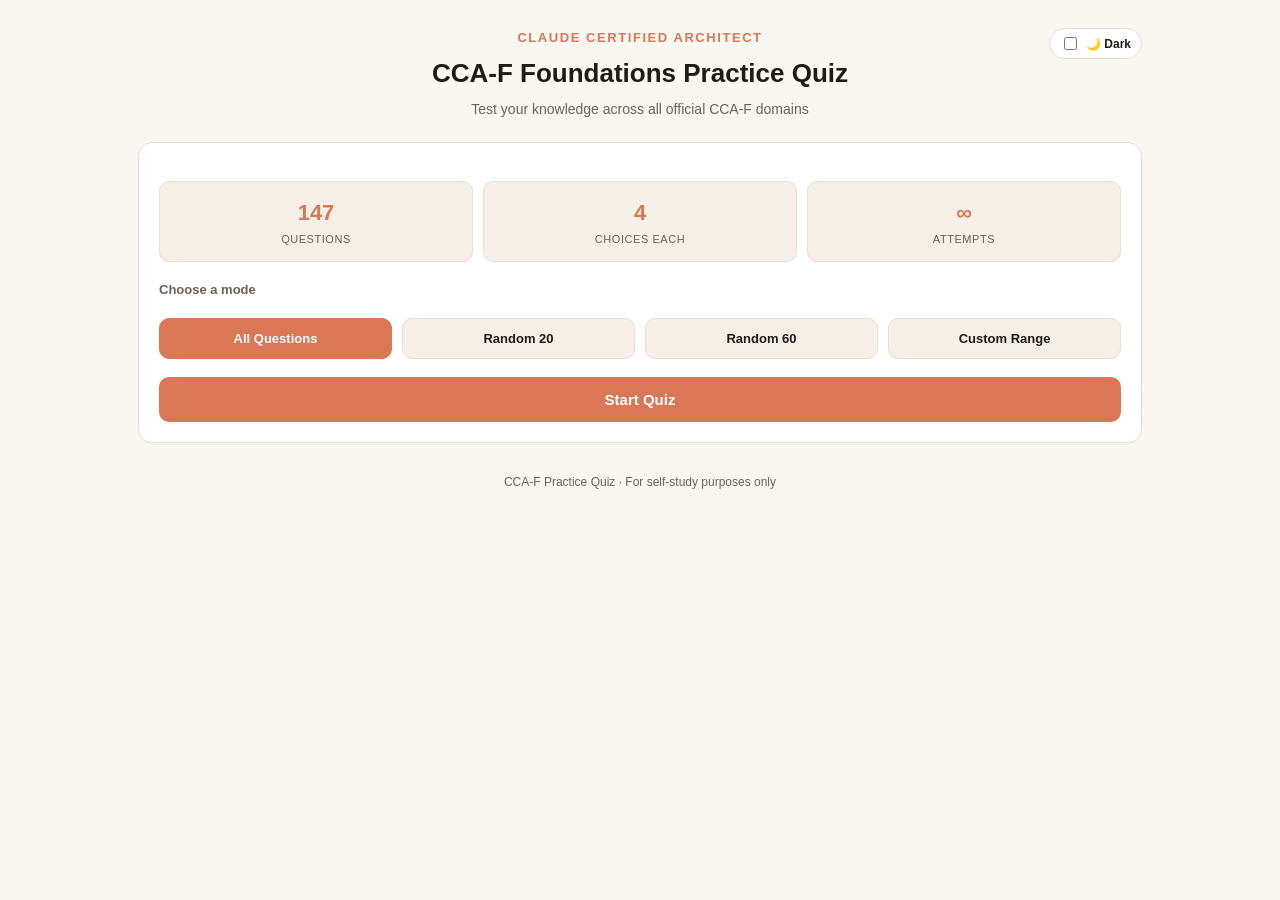
==== commit 8df87e53: "Widen layout for large screens, remove low-value mini-diagrams, dedupe related questions, add Tips &" ====
--- a/quizzes/interactive-quiz.html
+++ b/quizzes/interactive-quiz.html
@@ -77,7 +77,7 @@
     min-height: 100vh;
   }
   .app {
-    max-width: 860px;
+    max-width: min(1040px, 92vw);
     margin: 0 auto;
     padding: 28px 18px 80px;
   }
@@ -287,11 +287,53 @@
     margin: 0 0 18px;
     color: var(--text);
   }
+  .vi-btn .flag-vn { border-radius: 2px; flex-shrink: 0; }
+  .vi-btn {
+    display: inline-flex;
+    align-items: center;
+    gap: 5px;
+    margin: -6px 0 16px;
+    padding: 4px 11px;
+    border-radius: 999px;
+    border: 1px solid var(--border);
+    background: var(--panel-3);
+    color: var(--accent);
+    font-size: 12.5px;
+    font-weight: 700;
+    cursor: pointer;
+    user-select: none;
+  }
+  .vi-btn:hover { background: var(--panel-2); }
+  .vi-btn.active { background: var(--accent); color: var(--accent-ink); border-color: var(--accent); }
+  .vi-box {
+    display: none;
+    margin: -8px 0 18px;
+    padding: 12px 14px;
+    border-radius: 10px;
+    border-left: 3px solid var(--accent);
+    background: var(--panel-3);
+    color: var(--text);
+    font-size: 14px;
+    line-height: 1.6;
+  }
+  .vi-box.show { display: block; }
   .options {
     display: flex;
     flex-direction: column;
     gap: 10px;
   }
+  .opt-vi {
+    display: none;
+    margin: -4px 0 0 14px;
+    padding: 7px 11px;
+    border-radius: 0 8px 8px 0;
+    border-left: 3px solid var(--accent);
+    background: var(--panel-3);
+    color: var(--text);
+    font-size: 13px;
+    line-height: 1.45;
+  }
+  .opt-vi.show { display: block; }
   .option {
     display: flex;
     align-items: flex-start;
@@ -549,6 +591,8 @@
 
     <div class="qnum-badge" id="qnum-badge">QUESTION 1</div>
     <p class="question-text" id="question-text"></p>
+    <button type="button" class="vi-btn" id="q-vi-btn"><svg class="flag-vn" viewBox="0 0 30 20" width="16" height="11" aria-hidden="true"><rect width="30" height="20" fill="#da251d"/><polygon points="15,4 16.76,9.53 22.57,9.53 17.9,13 19.66,18.53 15,15.06 10.34,18.53 12.1,13 7.43,9.53 13.24,9.53" fill="#ffcd00"/></svg> Dịch</button>
+    <div class="vi-box" id="q-vi-box"></div>
     <div class="options" id="options-container"></div>
 
     <div class="feedback-banner" id="feedback-banner"></div>
@@ -587,9 +631,14 @@
 
 <script id="quiz-data" type="application/json">[{"number": 1, "question": "After the web search agent and document analysis agent complete their tasks, the coordinator invokes the synthesis agent. However, the synthesis agent responds that it cannot complete the task because no research findings were provided. What is the most likely cause of this issue?", "options": {"A": "The synthesis agent needs tools that can fetch results directly from the other agents' conversation histories.", "B": "The synthesis agent's context window is not large enough to hold the combined outputs from both previous agents.", "C": "The subagents need to share a single API connection to enable automatic context sharing between invocations.", "D": "The coordinator did not include the outputs from the previous agents in the synthesis agent's prompt."}, "answer": "D"}, {"number": 2, "question": "When researching \"renewable energy adoption,\" the web search agent returns recent statistics (2024: 35% adoption) while the document analysis agent extracts data from internal reports (2022: 18% adoption). The synthesis agent incorrectly flags these as contradictory sources rather than recognizing the data shows growth over time. What change would best enable the synthesis agent to correctly interpret such temporal differences?", "options": {"A": "Require subagents to include publication or data collection dates in their structured outputs.", "B": "Instruct the synthesis agent to always treat the most recent data as authoritative and place older findings in a separate historical appendix.", "C": "Add a conflict resolution agent that automatically discards older data when newer data exists for the same metric.", "D": "Configure the web search agent to only return results from the past 6 months"}, "answer": "A"}, {"number": 3, "question": "Users report that final reports sometimes lack depth on specific subtopics. Investigation shows that the document analysis agent frequently identifies gaps—for instance, noting \"the retrieved sources discuss API authentication but lack details on token refresh patterns\"—but under the current strict pipeline, this insight isn't actionable since search has already completed. What is the most effective architectural change?", "options": {"A": "Have the analysis agent report specific gaps to the coordinator, which triggers targeted searches and re-invokes analysis until sufficient.", "B": "Add a research planning agent before the search phase that decomposes topics into specific sub- questions.", "C": "Have the synthesis agent attach confidence scores to each section and flag areas with insufficient coverage for manual review.", "D": "Have the coordinator review analysis output for gap indicators and re-invoke search with gap-informed queries when gaps are detected."}, "answer": "A"}, {"number": 4, "question": "Your multi-agent research pipeline crashed after processing 12 of 28 documents. The web search agent had identified relevant sources, the document analyzer had partially complete and the synthesizer had begun pattern identification. You need to resume processing without repeating work or losing fidelity of prior findings. What state management approach be Information fidelity with context efficiency when restoring agent state?", "options": {"A": "Have each agent persist a structured export to a known location. On resume, the coordinator loads the manifest and injects relevant state into agent prompts.", "B": "Persist the coordinator's conversation log containing all task delegations and responses, providing this to agents when resuming.", "C": "Have each agent maintain its own persistent state file and reload it independently at the start of each session.", "D": "Index all agent outputs in a shared vector store. When resuming each agent queries the store using semantic search to retrieve relevant prior findings."}, "answer": "A"}, {"number": 5, "question": "The synthesis agent completes its initial pass but flags that three key research questions remain unanswered because the web search and document analysis agents didn't find relevant information on those specific subtopics. The coordinator currently proceeds directly to report generation, producing reports with incomplete coverage. What change would most effectively improve research completeness?", "options": {"A": "Have the coordinator evaluate synthesis output for gaps, then re-delegate to web search and document analysis with targeted queries before Invoking synthesis again.", "B": "Increase the initial breadth of queries sent to web search and document analysis to reduce the probability of missing relevant information.", "C": "Have the report generation agent note which research questions couldn't be answered, so users understand the limitations of the final output.", "D": "Give the synthesis agent direct access to web search tools so it can autonomously fill knowledge gaps without returning control to the coordinator."}, "answer": "A"}, {"number": 6, "question": "When analyzing complex legal cases that cite multiple precedents, the document analysis subagent processes each sequentially. A landmark case citing 12 precedents takes over 3 minutes to analyze completely. What's the most effective way to reduce this latency while preserving the coordinator's ability to monitor and debug the system?", "options": {"A": "Enable the document analysis subagent to spawn its own specialized subagents dynamically when it encounters cases with many citations", "B": "Implement a message queue where precedent analysis tasks are processed asynchronously by a pool of worker agents", "C": "Create a recursive agent hierarchy where analysis agents subdivide work among child agents until reading single-precedent granularity", "D": "Have the coordinator spawn parallel document analysis subagents, each handling a subset of precedents, then aggregate results before synthesis"}, "answer": "D"}, {"number": 7, "question": "Introduction monitoring shows the research phase takes longer than expected. Analysis reveals the coordinator invokes the web search subagent, waits for its response, then invokes the document analysis subagent and waits again. These tasks are independent - neither requires the other's output. How should you modify the system to run these subagents concurrently?", "options": {"A": "Switch both subagents to use a Haiku tier model instead of to reduce their individual execution time.", "B": "Create an async orchestration layer outside the agent that spawns parallel threads, each running a separate coordinator subagent pair, then aggregates results.", "C": "Add detailed instructions to the coordinator's system prompt explaining the performance benefits of parallel execution and requesting it invoke both subagents at the same", "D": "Structure the coordinator to emit both Task tool calls (for web search and document analysis) in a single response message rather than across separate conversation turns."}, "answer": "D"}, {"number": 8, "question": "Production reviews reveal inconsistent handling of uncertainty in final reports. Sometimes conflicting subagent findings are synthesized into a single confident statement (losing other times reports over hedge with excessive qualifications (becoming unhelpful). When the web search agent returns \"Industry analysts estimate $50B market size (methodolo the document analysis agent returns \"peer-reviewed study estimates $358 (1578, 95% CI),\" the coordinator either picks one arbitrarily or produces vague statements like \"the ma 6358-6508 depending on factors.\" What systematic approach best addresses this?", "options": {"A": "Configure subagents to only report findings meeting a high confidence threshold, filtering uncertain information before it reaches the coordinator.", "B": "Add a verification subagent that cross-references findings across sources, only passing claims to synthesis that are corroborated by at least two independent sources.", "C": "Instruct the synthesis agent to structure reports with explicit sections distinguishing well-established findings from contested ones, preserving original source characterization and methodological context.", "D": "Implement a confidence calibration layer that normalizes subagent uncertainty expressions to standardized probability scores (0.0-1.0), then weight-average findings by their calculated reliability scores to produce a statistically grounded synthesis."}, "answer": "C"}, {"number": 9, "question": "In production, you observe that simple fact-checking queries (e.g., \"What year was the Paris Climate Agreement signed?\") traverse all four subagents sequentially, consuming 40+ seconds. While this might be acceptable for complex comparative research benefits from the full pipeline. Your query distribution is diverse and evolving as users discover new applications. What's the most effective approach to optimize for varying query complexity?", "options": {"A": "Implement pattern-based routing that categorizes queries by structure (single-fact vs. comparative vs. analytical) and maps each category to a predefined subagent combination.", "B": "Train a query complexity classifier on labeled historical data to predict optimal subagent combinations, retraining periodically as query patterns evolve.", "C": "Have the coordinator analyze each query and dynamically decide which subagents to invoke based on its assessment of query requirements.", "D": "Create a fast-path for factual questions that bypasses subagents entirely, routing all other queries through the complete pipeline to ensure research thoroughness."}, "answer": "C"}, {"number": 10, "question": "A user is expanding the research system beyond its single web search agent by adding specialized data sources. They add a financial API agent that returns structured JSON with margins, and growth rates; a news monitoring agent that returns prose summaries of recent developments; and a patent analysis agent that returns structured lists of technology synthesis agent combines these into executive briefings. Currently, it converts everything to bullet points, causing financial comparisons to lose tabular clarity and news summari narrative flow. What change would most improve briefing quality?", "options": {"A": "Update the synthesis agent to render each content type appropriately—financial data as tables, news as prose, and technical lists as structured points.", "B": "Add a format conversion layer between subagents and synthesis that transforms all outputs to a common intermediate representation (such as Markdown) to facilitate more flexible rendering.", "C": "Standardize all subagent outputs to JSON with fields for every data type to ensure programmatic consistency across the pipeline.", "D": "Standardize all subagent outputs to prose summaries with a uniform character to maintain a consistent executive voice regardless of the source material."}, "answer": "A"}, {"number": 11, "question": "The coordinator agent has AgentDefinitions configured for all four specialized subagents, each with appropriate descriptions, prompts, and tool restrictions. During testing, you notice the coordinator correctly reasons about when to delegate—it generates messages like “I’ll ask the web search agent to find sources on this topic”—but no subagent execution ever occurs. The coordinator then proceeds as if the delegation happened and continues with incomplete information. Logs show no errors. What is the most likely cause?", "options": {"A": "Subagent context isolation means task descriptions from the coordinator don’t automatically reach subagents; you need to configure explicit context forwarding in Claude AgentOptions.", "B": "The coordinator’s max_tokens setting is too low, causing the Task tool invocation to be truncated before the subagent type parameter can be specified.", "C": "The coordinator’s allowed Tools configuration doesn’t include “Task”, so while it can reason about delegation, cannot invoke the tool required to spawn subagents.", "D": "The AgentDefinitions are configured correctly, but the coordinator’s system prompt doesn’t explicitly list the available subagent types, preventing the model from knowing they can be invoked."}, "answer": "C"}, {"number": 12, "question": "In production, final reports frequently contain claims without proper source attribution. Investigation shows that while the web search and document analysis agents correctly attach citations to their outputs, the synthesis agent loses track of which sources support which conclusions when combining findings. What's the most effective architectural change?", "options": {"A": "Add a verification step where the report generator uses semantic similarity matching against original sources to reconstruct which claims came from which documents.", "B": "Have the coordinator inject source identifier prefixes into text before each handoff, then parse these prefixes at report generation to reconstruct citations.", "C": "Maintain complete transcripts of all subagent interactions and add a citation-resolution agent to analyze logs and determine attributions before report generation.", "D": "Require all subagents to output structured claim-source mappings that the synthesis agent must preserve and merge when combining findings from multiple sources."}, "answer": "D"}, {"number": 13, "question": "After the web search and document analysis subagents complete their tasks, the coordinator needs to spawn the synthesis subagent to synthesize the findings. What is the correct approach for providing the synthesis subagent with the information it needs?", "options": {"A": "Provide the subagent with tool definitions that allow it to request outputs from other subagents via callbacks", "B": "Include the complete findings from both subagents directly in the synthesis subagent's prompt", "C": "Pass reference Identifiers and configure the subagent with read access to a shared memory store where other subagents deposited their results", "D": "Spawn the subagent with only a brief task description, relying on automatic context inheritance from the coordinator"}, "answer": "C"}, {"number": 14, "question": "The web search agent has gathered several relevant sources for a research topic. The document analysis agent now needs to examine these sources. How does information flow between these two specialized subagents?", "options": {"A": "\"The coordinator agent receives the web search agent's output and includes relevant findings in the prompt when invoking the document analysis agent.", "B": "The agents communicate through an event-driven message queue, with the document analysis agent subscribing to web search completion events.", "C": "The web search agent directly invokes the document analysis agent, using the discovered sources as parameters.", "D": "Both agents access a shared memory store where the web search agent writes findings and the document analysis agent reads them."}, "answer": "A"}, {"number": 15, "question": "After the web search agent finds 25 sources (120K tokens of raw content), the document analysis agent extracts key insights (15K tokens), and the synthesis agent produces a coherent narrative draft (3K tokens), the coordinator must pass context to the report generation agent for the final output with proper source citations. What context-passing strategy provides the best balance of completeness and efficiency?", "options": {"A": "Pass only the synthesis draft and have a separate post-processing pipeline match claims to sources and insert citations after the report is generated.", "B": "Pass the full accumulated context from all prior agents.", "C": "Pass the synthesis draft along with a structured source index that maps key claims to their source URLs and ant Irant excerpts.", "D": "Pass a condensed summary of all prior stages that preserves the main findings and attributes them to sources by name only."}, "answer": "C"}, {"number": 16, "question": "Your search products tool queries an external catalog API that returns paginated results (50 items per request). Production logs show queries frequently match 200+ products, and the design that auto-fetches all pages causes 15-20 second delays. How should you redesign the pagination handling?", "options": {"A": "Create separate search products and fetch more results tools for pagination.", "B": "Implement server-side relevance ranking and return only the top 50 most relevant items.", "C": "Add a max pages parameter (default: 2) that controls how many pages are fetched internally.", "D": "Return the first page with total match count and cursor for additional pages."}, "answer": "D"}, {"number": 17, "question": "Your search Flights tool calls an external airline API that occasionally returns a 503 Service Unavailable error. What is the most effective way to handle this error in your tool implementation?", "options": {"A": "Return an empty flight list as if the search succeeded but found no matching flights.", "B": "Log the error internally and return an empty response, letting the model continue without the flight data.", "C": "Return an error message in the tool result explaining the service is temporarily unavailable.", "D": "Automatically retry the request up to five times with exponential backoff before returning results to the agent."}, "answer": "D"}, {"number": 18, "question": "Your MCP server implements a check_availability tool that queries an external calendar API. During testing, you encounter three error conditions: (1) the tool is called with a malformed request, missing the required user_email parameter (2) the calendar API returns a 404 because the specified user doesn't exist in the calendar system (3) the calendar API returns a 503 because the service is temporarily unavailable. How should each error be reported according to MCP's error handling design?", "options": {"A": "Report all three as tool results with isError: true", "B": "Report errors 1 and 2 as JSON-RPC protocol errors, report error 3 as a tool result with isError: true", "C": "Report error 1 as a JSON-RPC protocol error, report errors 2 and 3 as tool results with isError: true", "D": "Report all three as JSON-RPC protocol errors."}, "answer": "C"}, {"number": 19, "question": "Your documents (query) tool returns results as \"Found 3 documents: Q2 Budget Proposal, Q2 Budget Forecast, Annual Review\". You want the agent to document (4, multi) and doc (24, multi). What return format would best enable these multi-step workflows?", "options": {"A": "URLs that users can click to open the document in their browser.", "B": "Structured data containing document IDs and metadata for each result.", "C": "A JSON array of document titles extracted from the search results.", "D": "More detailed human-readable descriptions including the size and authors."}, "answer": "B"}, {"number": 20, "question": "Your agent has access to 50+ specialized API connectors for different external services. As the connector library grew, tool selection accuracy dropped to 58%. You design a search_connectors(description) tool that finds matching connectors, but in testing agents frequently skip searching and call connectors directly (often incorrectly), or search select wrong connectors from the filtered results. How should you design the tool composition pattern to address both issues?", "options": {"A": "Design connectors with built-in compatibility validation that return descriptive errors for mismatched requests.", "B": "Design a find_and_execute(description, params) composite tool that searches and immediately executes the best matching connector.", "C": "Enhance all connector descriptions with detailed usage samples, edge cases, and input requirements. Add few-shot examples showing the correct search-then-use workflow.", "D": "Design search_connectors to dynamically add matched connectors to the agent's available tools. Connectors start unavailable and persist once discovered."}, "answer": "D"}, {"number": 21, "question": "Your publish article tool calls an external CMS API that occasionally returns transient errors (network timeouts, 503s) and non-transient errors (403 permission denied, 422 validation failure). Currently, every error is returned directly to the agent, which leads to the agent retrying non-transient errors and wasting turns on failures that will never succeed. How should you partition error-handling responsibility between the tool implementation and the agent?", "options": {"A": "Handle all errors inside the tool: Implement retries with exponential backoff for every error type, and only surface a failure to the agent after a fixed number of retry attempts have been exhausted.", "B": "Handle transient errors (timeouts, 503s) with automatic retries inside the tool implementation, and surface non-transient errors (permission denied, validation fallures) to the agent with descriptive messages so it can take corrective action.", "C": "Surface all errors to the agent immediately with detailed context, and let the agent decide which errors to retry and how many times-keeping the tool implementation stateless and simple.", "D": "Implement a universal error handler that catches all exceptions and returns a generic \"tool unavailable- try again later\" message, shielding the agent from error complexity."}, "answer": "B"}, {"number": 22, "question": "Your remove_team_member tool uses a dry_run: boolean parameter for previewing impacts before execution. Production monitoring shows the agent bypasses the preview step in 15% of calls by calling with dry_run=false directly. You need to ensure every removal is preceded by a preview that the user explicitly confirms. What is the most reliable approach?", "options": {"A": "Add server-side validation that permits dry_run=false only when a dry_run=true call with identical parameters occurred within the past 60 seconds.", "B": "Replace with two tools: preview_remove_member returns impact details and a single-use confirmation token; execute_remove_member requires that token, binding execution to the specific previewed action.", "C": "Annotate the tool as requiring confirmation and configure the orchestration layer to prompt the user for approval before forwarding any calls to annotated tools.", "D": "Add detailed instructions and few-shot examples to the tool description requiring the agent to always call with dry_run=true first and wait for user confirmation before calling with dry_run=false."}, "answer": "B"}, {"number": 23, "question": "Your expense reimbursement agent processes employee requests using a process reimbursement tool. Company policy requires that reimbursements above $500 must be approved before funds are disbursed. The agent handles hundreds of requests daily, and you need the threshold enforcement to be tamper-proof regardless of how the agent is prompted ensures the $500 approval threshold cannot be bypassed?", "options": {"A": "The process reimbursement tool accepts an approved by manager parameter. The system prompt instructs the agent to only set this to true after confirming that a manager approved the request. A nightly audit script reviews all reimbursements where approved by manager was set to true.", "B": "Provide two tools: auto reimburse (hard-coded limit of $500) and manager approval. Include detailed system prompt instructions telling the agent to check the amount and use the appropriate tool. Add a Post ToolUse hook that logs which tool was called for auditing.", "C": "The process reimbursement tool accepts amount and details, and internally enforces the threshold; amounts <$500 are auto-disbursed and the tool returns a success confirmation. Amounts >$500 cause the tool to create a pending approval request and return a status indicating manager review is pending.", "D": "Implement the threshold check in a PreToolUse hook that inspects the amount parameter before process reimbursement executes. If the amount exceeds $500, the hook modifies the context to add a requires approval: true flag, which the tool checks before disbursing."}, "answer": "C"}, {"number": 24, "question": "Your order management system requires tools for three distinct operations: issuing refunds (requires amount and reason), canceling orders (requires reason), and res (requires shipping address). Each operation shares an order id parameter but has different additional requirements. You notice during testing that with your current frequently omits required parameters or includes irrelevant ones. What design change will most effectively improve parameter accuracy?", "options": {"A": "Split into three separate tools (each defining only the parameters required for that specific operation.", "B": "Keep one unified tool with all parameters marked optional, but add few-shot examples in the system prompt showing correct parameter combinations for each operation.", "C": "Keep one unified tool but add JSON Schema if-then-else conditionals to enforce that parameters like amount are required only when the operation type is \"refund\".", "D": "Keep one unified tool with a nested operation object parameter whose internal structure varies by operation type, documented in the tool description."}, "answer": "A"}, {"number": 25, "question": "Your portfolio value tool returns the total value of a user's investment portfolio. You're deciding between returning a structured JSON object with explicit fields versus returning information as a formatted text string. What is the primary advantage of using structured output with defined fields?", "options": {"A": "Structured JSON consumes significantly fewer tokens than natural language, substantially reducing API costs.", "B": "The agent can reliably extract specific values without parsing free form text, reducing errors in subsequent operations.", "C": "Structured JSON is processed deterministically by the model, significantly improving accuracy when extracting values.", "D": "JSON schemas automatically validate that the underlying API returned correct data before the agent processes it."}, "answer": "B"}, {"number": 26, "question": "Your scheduling agent uses get_available_slots(date, provider_id) to retrieve open appointment times, then book_appointment(provider_id, slot_time, patient_id) to reserve a slot. tickets show that 15% of booking attempts fall with \"slot no longer available\" because another user booked the slot between the availability check and the booking call. How should you r these tools?", "options": {"A": "Modify book_appointment to return detailed failure information including currently available alternative slots when the requested slot is unavailable, enabling the agent to retry with a di time.", "B": "Keep both tools but add retry logic to the agent's system prompt, instructing it to call get_available_slots again and select a different time if booking fails.", "C": "Add a hold_slot(provider_id, slot_time) tool that creates a 60 second temporary reservation, requiring the agent to call it between checking availability and booking.", "D": "Combine both tools into a single find_and_book_appointment that atomically checks availability and books, returning either the confirmed booking or available alternatives."}, "answer": "D"}, {"number": 27, "question": "Your agent has a log_workout tool that accepts exercise_type (string), value (number), and measurement (string). Production monitoring shows the agent frequently passes mismatched combinations-using measurement: \"reps\" for cardio exercises like running, or measurement: \"miles\" for strength exercises like bench press. Your exercises naturally divide into two categories: cardio (measured in time or distance) and strength (measured in reps and sets). 23% of tool calls have invalid combinations. What approach would most effectively reduce these errors?", "options": {"A": "Implement server-side validation returning descriptive errors for invalid combinations, allowing the agent to retry with corrections.", "B": "Add enum constraints on measurement limiting values to \"minutes\", \"miles\", \"reps\", or \"sets\" to prevent arbitrary measurement strings.", "C": "Add explicit examples to the tool description showing valid combinations (e.g., \"For running: use minutes or miles. For push-ups: use reps\") with constraints for each exercise category.", "D": "Split into log_cardio_workout (with duration_minutes or distance_miles parameters) and log_strength_workout (with reps and sets parameters)."}, "answer": "D"}, {"number": 28, "question": "Your MCP server includes archive_file(file_id) and delete_file(file_id) tools. Production logs show the agent calls delete_file when users ask to \"remove old backups,\" policy requires archiving backup files. Both tools currently have minimal descriptions: \"Archives a file\" and \"Deletes a file.\" Which change most directly improves tool selection?", "options": {"A": "Add a confirmation step that requires users to type \"CONFIRM DELETE\" before delete_file executes.", "B": "Implement server-side validation that rejects delete_file calls for files tagged as backups, returning an error message suggesting archive_file.", "C": "Expand tool descriptions to clarify use cases, adding guidance like \"Do not use for backup files\" to delete_file.", "D": "Add few-shot examples to the system prompt demonstrating that requests involving \"backup\" or \"old\" should use archive_file."}, "answer": "C"}, {"number": 29, "question": "Your CRM agent's delete_contact tool handles requests like \"delete the duplicate entry for Acme Corp.\" The database contains similarly named records (e.g., \"Acme Corp,\" \"Acme Corporation,\" \"ACME Corp Inc.\"), and analytics show 8% of deletions are reversed within 24 hours due to misidentified records. Users have also complained that the current multi-step confirmation flow adds too much friction to routine cleanup tasks. Which approach most effectively reduces the error rate while maintaining workflow efficiency?", "options": {"A": "Present matched records with differentiating fields and require single-click confirmation of the intended target before executing deletion.", "B": "Require users to supply the exact record ID from the CRM Interface rather than using natural language references to contact names.", "C": "Deploy automated duplicate detection that identifies and merges probable duplicates, removing the need for manual deletion requests.", "D": "Implement soft-delete with a 30-day recovery window so users can undo mistakes without slowing down the deletion workflow."}, "answer": "A"}, {"number": 30, "question": "After Implementing tool use with strict schema definitions, JSON syntax errors are eliminated, but 5% of extractions still have valid JSON with empty arrays or null values for required fields like citations and methodology. Spot-checking reveals that source documents contain this information, but in varied formats— Inline citations vs. bibliographies, methodology sections vs. details embedded in Introductions. What's the most effective way to address these failures?", "options": {"A": "Modify your schema to make citations and methodology optional, and flag Incomplete records for manual review rather than falling validation.", "B": "Build a regex-based post-processing layer that scans source documents for citation patterns and methodology keywords, populating empty fields when the model falls to extract.", "C": "Add few-shot examples demonstrating extractions from documents with varied structures—showing how to identify citations in different formats and locate methodology details across section types.", "D": "Implement retry logic that re-sends requests when validation detects empty required fields."}, "answer": "C"}, {"number": 31, "question": "The system processes product reviews using tool use with a defined schema: rating (integer 1-5), pros (string array), cons (string array), and overall_sentiment (enum: positive, ne Testing reveals two issues with brief or ambiguous reviews (-20% of the dataset): (1) for reviews like \"Great product!\", Claude fabricates specific pros and cons rather than Indica Information isn't explicitly stated, and (2) for sarcastic reviews like \"Well that was.. interesting\", Claude picks sentiment arbitrarily since there's no option for ambiguous cases. W modification best addresses both issues?", "options": {"A": "Make pros and cons optional fields, and add \"neutral\" and \"unclear\" to the sentiment enum", "B": "Allow empty arrays for pros/cons as valid output, and add \"unclear\" ss the sentiment enum", "C": "Add an extraction_confidence field (0.0-1.0) for each value, and filter outputs where any confidence falls below a threshold.", "D": "Allow null values for pros/cons, and add \"unclear\" to the sentiment earum."}, "answer": "B"}, {"number": 32, "question": "Your extraction system implements automatic retries when validation fails. On each retry, the specific validation error is appended to the prompt. This retry-with-error-feedback approach resolves most failures within 2-3 attempts. For which failure pattern would additional retries be LEAST effective?", "options": {"A": "The model extracts \"et al.\" for co-authors when the full list exists only in an external document not in the input", "B": "The model extracts citation counts as locale-formatted strings (\"1234\") when the schema requires integers", "C": "The model extracts dates as ISO 8601 datetime strings (\"2003-03-15T00:00:00Z\") when the schema requires only the date portion (YYYY-MM-DD)", "D": "The model extracts keywords as a nested object organized by category when the schema requires a flat array of strings"}, "answer": "A"}, {"number": 33, "question": "Your invoice extraction uses tool use with strict JSON schemas. JSON syntax errors never occur, but 12% of extractions fail semantic validation--for example, line Item amounts don't extracted total, or vendor IDs don't match valid formats. These failures currently route to manual review. What's the most effective approach to reduce manual review volume while m accuracy?", "options": {"A": "Retry the extraction up to 3 times when validation fallis, accepting the first result that passes validation.", "B": "Implement post-processing logic that automatically corrects common amors, such as recalculating totais from line items when sums don't match.", "C": "When validation falls, make a follow-up request with the document, extraction, and validation errors for model correction.", "D": "Add stricter schema constraints with detailed field descriptions to prevent the model from generating invalid values initially."}, "answer": "C"}, {"number": 34, "question": "Your team is extracting structured data from 50,000 legacy legal contracts under a two-week deadline. Initial testing with 500 sample documents shows 82% pass JSON schema first attempt, while the remaining 18% fall due to diverse issues—missing required fields, malformed dates, and incorrectly identified parties. Documents that fail typically need refinements targeting their specific failure modes before extraction succeeds. Which batch processing strategy is the most cost-efficient while still meeting the deadline?", "options": {"A": "Split documents into 10 sequential batches of 5,000 each, analysing results and refining prompts between batches to improve extraction quality progressively.", "B": "Submit all 50,000 documents via batch API, then submit failed extractions in successive batches— refining prompts between each batch—until all documents pass validation.", "C": "Use the real-time API for all 50,000 documents since the batch API's 24-hour processing window creates unacceptable deadline risk.", "D": "Process 2,000 sample documents via real time API to identify failure patterns and refine prompts, then batch process all 50,000 with the optimized prompts."}, "answer": "B"}, {"number": 35, "question": "Your extraction pipeline processes contracts that frequently include amendments. When a contract contains both original terms and later amendments (e.g., original clause specifies \"30-day payment terms\" while Amendment 1 changes this to \"45 days\"), the model inconsistently extracts one value or the other with no indication of which applies. What's the most effective approach to improve extraction accuracy for documents with amendments?", "options": {"A": "Preprocess documents with a classifier that identifies and removes superseded sections before the main extraction step.", "B": "Implement post-extraction validation using pattern matching to detect amendments and flag those extractions for manual review.", "C": "Redesign the schema so amended fields capture multiple values, each with source location and effective date.", "D": "Add prompt instructions to always extract the most recent amendment value and ignore superseded original terms."}, "answer": "C"}, {"number": 36, "question": "Your system must extract event details from calendar invitations and output JSON that strictly conforms to a schema with fields for title, date, time, location, and attendees. Downstream reject any malformed or non- conformant JSON. What approach provides the most reliable schema compliance?", "options": {"A": "Define a tool with your target schema as input parameters and have Claude call it with the extracted data.", "B": "Pre-fill Claude's response with an opening brace to force JSON output, then complete and parse the response.", "C": "Append instructions like \"Output only valid JSON matching the schema exactly\" and implement retry logic to re-prompt when JSON parsing fails.", "D": "Include detailed JSON formatting instructions and the target schema in your prompt, then parse Claude's text response as JSON."}, "answer": "A"}, {"number": 37, "question": "Your schema includes a skills: string[] field. Production monitoring reveals three consistency issues: (1) compound phrases like \"Python and SQL\" are sometimes kept as one entry, sometimes split; (2) implied but unstated skills occasionally appear in extractions; (3) similar documents produce wildly different array lengths (5-10 vs 40+ entries). Your prompt currently says \"Extract skills mentioned.\" What's the most effective improvement?", "options": {"A": "Add constraints: \"Extract 10-20 skills maximum, one skill per entry, only explicitly named skills.\"", "B": "Add post-extraction normalization that maps skills to a canonical taxonomy and deduplicates similar entries.", "C": "Enrich the schema to [scondidering] to capture extraction metadata.", "D": "Add few-shot examples demonstrating compound phrase handling, explicit mention criteria, and appropriate entry granularity."}, "answer": "D"}, {"number": 38, "question": "Your pipeline uses a tool called extract_metadata with a JSON schema for paper details. You've also defined lookup_citations and verify_doi tools for enrichment. During testing, you notice that when users include requests like \"extract the metadata and tell me how cited it is,\" Claude sometimes calls lookup_citations first, which fails because it needs the DOI that extract_metadata would provide. What's the most effective way to ensure structured metadata extraction happens first?", "options": {"A": "Set tool choice to (\"type\": \"tool\", \"name\": \"extract_metadata\") and process the enrichment requests in subsequent turns after receiving the extracted metadata.", "B": "Set tool choice to \"any\" so Claude must use a tool, combined with system prompt instructions prioritizing extract_metadata.", "C": "Set tool choice to (\"type\": \"tool\", \"name\": \"extract_metadata\") for every API call in the pipeline, ensuring Claude always extracts metadata before any enrichment can occur.", "D": "Set tool choice to \"auto\" and reorder the tool definitions so extract_metadata appears first in the tools array, since Claude prioritizes earlier-listed tools."}, "answer": "A"}, {"number": 39, "question": "Your system has been operating with 100% human review for 3 months. Analysis shows that extractions with model confidence >90% have 97% accuracy overall. To reduce reviewer workload, you plan to automate high-confidence extractions. Before deploying, what validation step is most critical?", "options": {"A": "Verify that 97% accuracy meets requirements for all downstream systems that consume the extracted data.", "B": "Analyze accuracy by document type and field to verify high-confidence extractions perform consistently across all segments, not just in aggregate.", "C": "Compare accuracy at different confidence thresholds (85%, 90%, 95%) to find the optimal cutoff that maximizes automation while minimizing errors.", "D": "Run a two-week pilot routing 25% of high-confidence extractions directly to downstream systems and monitor error reports."}, "answer": "B"}, {"number": 40, "question": "Your extraction system uses tool_use with a JSON schema containing 12 fields and detailed descriptions, totaling approximately 2,500 tokens for the complete tool definition. Processing documents under 150K tokens yields 98% accuracy. For documents between 175-190K tokens, accuracy drops to 71%, with information from the final third consistently missed. The model's context window is 200K tokens. What is the most likely cause?", "options": {"A": "Tool definitions consume input context tokens. Combined with system prompts and document content, the total approaches the context limit, degrading end-of-document processing.", "B": "Very long documents exceed the model's effective attention span regardless of context limits, causing accuracy degradation for content farther from the prompt instructions.", "C": "The model distributes attention proportionally across input length, causing fields mentioned only once near the document's end to receive insufficient processing focus.", "D": "Schemas exceeding 8-10 fields increase decision complexity during parameter generation, reducing extraction accuracy independent of document length."}, "answer": "A"}, {"number": 41, "question": "Your extraction pipeline processes invoices and extracts line items, subtotals, tax amounts, and grand totals. During evaluation, you discover that in 18% of extractions, the sum of extracted line item amounts doesn't match the extracted grand total—sometimes due to OCR errors in the source document, sometimes due to extraction mistakes by the model. Downstream accounting systems reject records with mismatched totals. What's the most effective approach to improve extraction reliability?", "options": {"A": "Add a \"calculated total\" field where the model sums extracted line items alongside a \"stated_total\" field. Flag records for human review when values differ.", "B": "Extract line items and totals independently, then use a separate validation model to reconcile discrepancies by determining which extracted values are most likely correct.", "C": "Add few-shot examples demonstrating invoices where extracted line items sum correctly to the stated total, encouraging the model to produce mathematically consistent extractions.", "D": "Implement post-processing that automatically adjusts line item amounts proportionally when their sum doesn't match the stated total."}, "answer": "A"}, {"number": 42, "question": "Your extraction system processes two document types: standard monthly reports (archived after processing) and urgent exception reports (must trigger business alerts within 30 minutes of receipt). Both use the same JSON schema. You want to minimize API costs while meeting latency requirements. How should you architect the processing pipeline?", "options": {"A": "Submit all documents to the Batch API with custom ids for tracking. When results arrive, immediately process urgent documents and trigger delayed alerts for exceptions.", "B": "Submit all documents to the real-time Messages API to ensure consistent processing latency across document types.", "C": "Queue all documents and submit hourly batches, flagging urgent documents for expedited handling when batch results return.", "D": "Route standard reports to the Batch API for 50% cost savings, and route urgent exception reports to the real-time Messages API."}, "answer": "D"}, {"number": 43, "question": "The extraction pipeline receives documents of varying types—some are invoices, others are contracts, and some are receipts. You've defined separate extraction tools, each with its own schema tailored to the document type. During testing, you observe that with tool_choice: \"auto\", Claude sometimes returns conversational text instead of calling an extraction tool, causing downstream parsing failures. You need guaranteed structured output without knowing the document type in advance. What's the most effective approach?", "options": {"A": "Consolidate all document types into a single unified-schema extraction tool and force that tool.", "B": "Keep tool_choice: \"auto\" with system prompt instructions requiring tool use.", "C": "Set tool_choice: \"any\" with all extraction tools defined.", "D": "Add a preliminary classification call, then make a second call with tool_choice forced to the identified extraction tool."}, "answer": "C"}, {"number": 44, "question": "Monitoring shows 12% of extractions fall Pydantic validation with specific errors like \"expected float for quantity, got '2 to 3\". Retrying these requests without modification produces failures. What's the most effective approach to recover from these validation failures?", "options": {"A": "Set temperature to 0 to eliminate output variability and ensure consistent formatting", "B": "Send a follow-up request including the validation error, asking the model to correct its output", "C": "Pre-process source documents to standardize problematic formats before sending them for extraction", "D": "Implement a secondary pipeline using a larger model tier to reprocess documents that fail validation"}, "answer": "B"}, {"number": 45, "question": "After three months of weekly sessions, your conversation history has grown to 85,000 tokens. When users ask \"What did we conclude about the theme of isolation?\", the assistant provides generic literary analysis rather than referencing the group's specific insights from earlier sessions. Discussions often build on previous meetings' conclusions, so maintaining narrative context is important. What's the most effective approach?", "options": {"A": "Add structured XML tags to mark significant discussion conclusions throughout the conversation history.", "B": "Use semantic embedding to index the full conversation history and retrieve only relevant past exchanges for each user query, replacing the linear conversation format with retrieved segments.", "C": "Implement rolling window truncation to keep only the most recent 25,000 tokens.", "D": "Implement progressive summarization where older conversation blocks are replaced with concise summaries that explicitly extract key conclusions, decisions, and recurring themes, keeping recent exchanges verbatim."}, "answer": "D"}, {"number": 46, "question": "After a 40-minute session helping plan a dinner party, the conversation has grown to 78,000 tokens. The history includes: (1) the user mentioning a guest has a severe shellfish allergy, (2) measurements for scaling recipes to 8 servings, (3) the user's clarification that \"room temperature butter\" means 68°F in their kitchen, and (4) general back-and-forth about meal timing and presentation. You need to implement context management before the window limit is reached. What approach best balances information preservation with token reduction?", "options": {"A": "Summarize the entire conversation history into a concise summary capturing main topics discussed, then append new messages going forward.", "B": "Implement a sliding window retaining only the most recent 20,000 tokens relying on users to re-state important information when relevant.", "C": "Store the full conversation externally and use semantic search to retrieve relevant portions for each turn, loading only matching segments into context.", "D": "Extract critical structured data (allergies, serving counts, user-defined terms) into a compact reference section, summarize general discussion, and retain recent exchanges verbatim."}, "answer": "D"}, {"number": 47, "question": "You're Implementing a feature where users refine their playlist preferences through multiple conversation turns. After deploying, you notice Claude's responses don't reflect what us earlier in the same conversation— for example, a user says they love jazz, but two messages later Claude asks what genres they enjoy. What is the most likely cause?", "options": {"A": "The model's context window has been exceeded by the conversation length", "B": "The Claude API requires a session_id parameter that you haven't configured", "C": "Claude requires a vector database connection to maintain conversation memory", "D": "Your application isn't including prior messages in the messages array"}, "answer": "D"}, {"number": 48, "question": "Your fitness coaching assistant uses a system prompt with detailed conditional logic: \"If the user mentions being a beginner, provide step-by-step form instructions. If they use term 'progressive overload' or 'superset', respond concisely. If they ask about injury history, always recommend consulting a physician.\" During evaluation, you find the assistant correct explicit expertise declarations but struggles when users don't clearly state their level-often defaulting to overly detailed responses regardless of contextual cues like technical te Which change to the system prompt would most directly address this failure to pick up on implicit expertise signals?", "options": {"A": "Replace most conditionals with a general principle: \"Adapt explanation depth to match user expertise, mirroring their terminology.\" Keep only the safety-critical conditional abou consultations.", "B": "Add more conditional branches to cover additional expertise signals, such as \"If user mentions specific rep ranges or asks about periodization, treat as advanced.\"", "C": "Implement a pre-conversation intake that asks users to rate their experience level, then inject that rating into the system prompt as context for all subsequent responses.", "D": "Add an explicit instruction for the model to ask a clarifying question about experience level whenever the user's expertise isn't immediately clear from their first message."}, "answer": "A"}, {"number": 49, "question": "During initial testing, you notice that Claude doesn't seem to remember vocabulary words from earlier in the conversation. When a student asks \"Can you quiz me on those words?\", responds as if no words have been discussed. What is the most likely explanation?", "options": {"A": "Your system prompt needs explicit instructions telling Claude to remember information from earlier turns.", "B": "You're not including prior messages in each API request—the stateless API doesn't retain conversation history.", "C": "You need to enable conversation persistence by passing a session ID parameter with each API call.", "D": "The model's context window has filled up, causing earlier conversation content to be dropped."}, "answer": "B"}, {"number": 50, "question": "Your home renovation planning assistant uses a system prompt defining an expert contractor persona with specific guidelines: always ask about budget, suggest alternatives at multiple price points, and confirm timeline requirements. During testing, responses follow these guidelines for turns 1-4, but by turn 7, the assistant gives generic advice without asking about budget or timeline. The conversation totals only 2,500 tokens. What is the most likely cause?", "options": {"A": "System prompts only establish initial behavior and don't persist across all turns.", "B": "The system prompt is only sent with the first API request.", "C": "The assistant's accumulated responses are diluting the system prompt's influence.", "D": "The model's attention on system prompt instructions naturally weakens as turns accumulate."}, "answer": "C"}, {"number": 51, "question": "Users report that during extended conversations, the AI loses track of specific topics, examples, and preferences they mentioned earlier in the session. Your current implementation uses a sliding window that keeps only the most recent 25 message pairs to stay within context limits. What's the most effective approach to maintain awareness of earlier conversation content while managing context size?", "options": {"A": "Replace the sliding window with a hybrid approach: summarize older messages while keeping recent messages verbatim.", "B": "Implement vector similarity search over the full conversation history, retrieving relevant past messages for each user query.", "C": "Increase the window size to 50 message pairs to retain more conversation history before truncation.", "D": "Add a separate API call each turn to summarize messages being dropped, prepending this running summary to the conversation."}, "answer": "A"}, {"number": 52, "question": "Users frequently send ambiguous requests like \"book a venue for the party\" without specifying date, guest count, or budget. Your evaluation shows the assistant asks an average of 4 questions before taking any action, causing 35% of users to abandon mid-conversation. However, when you reduce questions, users sometimes receive recommendations that don't preferences. What's the most effective approach to improve this trade-off?", "options": {"A": "Implement a structured intake form that collects all required parameters (date, guest count, budget, venue type) upfront before the assistant begins providing any recommendation", "B": "Configure the assistant to proceed with reasonable defaults (medium sized venue, next weekend, moderate budget) without explicitly stating these assumptions, allowing users to corrections if results don't match expectations", "C": "Instruct the assistant to state explicit assumptions based on conversation status proceed with recommendations while inviting corrections, and reserve clarifying questions only Irreversible actions like confirming bookings.", "D": "Configure the assistant to consolidate all clarifying questions into a single compound question (e.g., \"What date, guest count, and budget are you considering?\") to reduce the total"}, "answer": "C"}, {"number": 53, "question": "During QA testing, you notice that Claude follows your system prompt guidelines consistently in the first 10- 15 turns, but by turn 25-30, responses begin deviating—using informal tone when formality was specified, occasionally skipping required formatting, or providing information types the guidelines restrict. Conversation length is well within context limits (typically 30,000 tokens out of 200,000 available). What's the most effective approach to maintain consistent behavior throughout extended conversations?", "options": {"A": "Insert user-role messages that reinforce critical guidelines at natural conversation breakpoints, especially before complex requests.", "B": "Implement post-response validation that regenerates each response until it conforms to the specified guidelines.", "C": "Automatically start a new conversation after 20 turns, passing a summary of the prior context to maintain continuity.", "D": "Move behavioral guidelines from the system prompt into the first user message."}, "answer": "A"}, {"number": 54, "question": "Performance analysis reveals your context is composed of accumulated RAG results from all previous queries, which is crowding out conversation history and causing coherence degradation after 15+ turns. Which approach best addresses this issue?", "options": {"A": "Implement semantic deduplication to identify and remove redundant information across the accumulated RAG results and conversation turns", "B": "Implement a sliding window for RAG results from the last 2-3 queries while preserving conversation history", "C": "Shift context budget to favor RAG results while reducing conversation history allocation", "D": "Compress all RAG results into a consolidated summary document that updates incrementally after each retrieval"}, "answer": "B"}, {"number": 55, "question": "Your music discovery assistant should consistently maintain an enthusiastic tone, explain its reasoning for each recommendation, and ask clarifying questions to better understand user preferences. You want this behavior to persist reliably across all user interactions. Where should you define these behavioral guidelines?", "options": {"A": "In the first assistant message, instructing Claude to follow these guidelines going forward", "B": "Prepended to each user message before sending to the API", "C": "In the system prompt", "D": "In environmental variables that your application passes to the API client"}, "answer": "C"}, {"number": 56, "question": "During a conversation about order tracking, your external system receives a webhook indicating the user's package has shipped. The user is actively chatting and will likely send a follow-up message soon. You want the assistant to naturally incorporate this status change in its next response. What's the most effective approach?", "options": {"A": "Immediately send an API request with the update as a synthetic user message, generating an unsolicited assistant response.", "B": "Append the status update as a prefix to the next user message before calling the API.", "C": "Configure the assistant to call a get_order_status tool at the start of every response.", "D": "Add the current shipping status to the system prompt before the next API call."}, "answer": "D"}, {"number": 57, "question": "A new user's first message is \"Set up my focus music,\" This could mean configure preferences, create a playlist, or play music immediately. Your system supports all three actions. What's the effective approach?", "options": {"A": "Create a new \"Focus\" playlist with curated tracks and notify the user it's ready.", "B": "Ask one clarifying question about action type: play now or configure for later", "C": "Play popular focus tracks Immediately and let the user redirect if needed", "D": "Start preference configuration by asking about genres, temps, and artists they prefer for focus."}, "answer": "B"}, {"number": 58, "question": "Users report that responses feel repetitive across turns—each message begins with phrases like \"Certainly!\" or \"I'd be happy to help!\" even deep into conversations. You want responses to feel more natural, without these repetitive openers. What's the most effective approach?", "options": {"A": "Implement post-processing to detect and strip common greeting phrases from response beginnings", "B": "Add system prompt instructions specifying phrases to avoid, such as \"Never begin responses with 'Certainly' or similar affirmations\"", "C": "Lower the temperature parameter to make response openings more deterministic and less variable", "D": "Append a partial assistant message with a direct response opening that the model will continue from"}, "answer": "D"}, {"number": 60, "question": "Your process refund tool returns two types of errors: technical errors (\"503 Service Unavailable\", \"Connection timeout\") that are transient (5% of calls), and business errors (\"Order exceeds 3 day return window\", \"item already refunded\") that are permanent (12% of calls). Monitoring shows the agent wastes 3-4 turns retrying business errors that can never succeed. Currently, both error types return only a plain text message to Claude. What's the most effective way to reduce wasted retries while improving customer-facing response quality?", "options": {"A": "Add few-shot examples showing how to distinguish retriable from non-retriable errors by parsing error message text.", "B": "Add a check refund eligibility tool that must be called before process refund to prevent business rule violations.", "C": "Implement automatic retry logic at the tool level for technical errors only, passing business errors to Claude without retries.", "D": "Return structured error responses with retriable false for business errors and a customer-friendly explanation for Claude to use."}, "answer": "D"}, {"number": 61, "question": "Your agent has called lookup_order multiple times while investigating a customer's return requests. Each response includes 40+ fields (items, shipping details, payment inf outputs now represent the majority of the conversation's context. The customer mentions two more orders they want to discuss. What's the most effective approach before lookups?", "options": {"A": "Move all tool responses to a vector database with semantic indexing, retrieving relevant portions as the conversation continues", "B": "Extract only return-relevant fields (items, purchase date, return window, status) from each existing order response, removing verbose details", "C": "Have the model generate a natural language summary of each order's key details, replacing structured responses with prose descriptions", "D": "Proceed with additional lookups without modifying the existing tool output context"}, "answer": "B"}, {"number": 62, "question": "During a billing dispute resolution, your agent successfully retrieves customer info via get_customer and order details via lookup_order, but when attempting to call process_refund, the tool returns a timeout error. The agent has enough information to explain the charges and verify refund eligibility, but cannot actually process the refund due to the backend failure. What approach best balances first-contact resolution with appropriate error handling?", "options": {"A": "Confirm the refund will be processed and close the conversation, since the system has all necessary information to complete it automatically", "B": "Explain the billing, confirm refund eligibility, acknowledge the system issue preventing immediate processing, and offer escalation or retry later", "C": "Escalate immediately to a human agent since the refund action cannot be completed", "D": "Implement automatic retries with exponential backoff for process_refund, keeping the conversation open until the refund is successfully processed"}, "answer": "B"}, {"number": 63, "question": "Your agent is handling a billing dispute. After calling get_customer and lookup_order, it identifies that the dispute involves a promotional pricing error requiring manager approval—beyond the agent's authorization level. How should the workflow handle this mid-process escalation?", "options": {"A": "Persist the complete conversation and tool response history to a database, then call escalate_to_human with a reference ID.", "B": "Call escalate_to_human passing only the customer's original message.", "C": "Attempt the refund with process_refund anyway, escalating only if the system rejects the transaction.", "D": "Compile a structured handoff with customer details, order info, and the identified issue before calling escalate_to_human."}, "answer": "D"}, {"number": 64, "question": "Production logs reveal inconsistent error handling: when lookup_order fails, the agent sometimes retries 5+ times (wasteful when the order ID doesn't exist), sometimes escalates immediately (premature for temporary network issues), and sometimes asks users for clarification (inappropriate when the issue is a backend permission error). Investigation shows your MCP tool returns uniform error responses: {\"isError\": true, \"content\": [{\"type\": \"text\", \"text\": \"Operation failed\"}]}. The agent cannot distinguish between error types. What's the most effective improvement?", "options": {"A": "Enhance error responses with structured metadata: include errorCategory (transient/validation/permission), isRetryable boolean, and a description of what caused the failure.", "B": "Implement retry logic with exponential backoff in your MCP server for all errors, returning to the agent only after retries are exhausted.", "C": "Add few-shot examples to the system prompt demonstrating how to interpret error message patterns and select appropriate responses for each.", "D": "Create an analyze_error MCP tool the agent calls after any failure to determine the error category and recommended action."}, "answer": "A"}, {"number": 65, "question": "A customer raises three separate issues during one session: a refund inquiry (turns 1-15), a subscription question (turns 16-30), and a payment method update (turns 31-45). At turn 48, the customer asks \"What happened with my refund?\" The conversation is approaching context limits. What strategy best maintains the agent's ability to address all issues throughout the session?", "options": {"A": "Implement sliding window context that retains the most recent 30 turns.", "B": "Extract and persist structured issue data (order IDs, amounts, statuses) into a separate context layer.", "C": "Rely on MCP tools to re-fetch relevant information on demand when the customer references earller issues.", "D": "Summarize earlier turns into a narrative description, preserving full message history only for the active issue."}, "answer": "B"}, {"number": 66, "question": "Your update_user_profile tool accepts a user_id (required) and an optional fields_to_update object. In testing, Claude frequently omits user_id or passes incorrectly structured data. What is most critical for helping Claude understand what parameter values to provide?", "options": {"A": "Clear parameter descriptions explaining expected format, such as \"user_id : UUID of the user to update (required)\"", "B": "Verbose parameter names encoding format hints, such as user_id_string_uuid_format", "C": "Strict JSON Schema type constraints marking user_id as required and defining fields_to_update as an object type", "D": "Detailed error responses explaining why invalid parameter values were rejected"}, "answer": "A"}, {"number": 67, "question": "Production monitoring shows your search_catalog tool fails 12% of the time: 8% are network timeouts that succeed when immediately retried, while 4% are query syntax errors from malformed user-provided filters that never succeed regardless of retry attempts. Currently, both error types are returned to the agent identically, causing it to waste turns retrying syntax errors and telling users to \"try again later\" for timeouts. How should you modify the tool's error handling?", "options": {"A": "Apply exponential backoff retry logic to all errors uniformly, returning a generic \"service temporarily unavailable\" message after max retries are exhausted.", "B": "Return all errors with a retryable boolean flag and error type details.", "C": "Implement automatic retry with backoff for network timeouts inside the tool; return syntax errors immediately with parameter validation details.", "D": "Add few-shot examples to your system prompt demonstrating how to distinguish network errors from syntax errors and handle each case appropriately."}, "answer": "C"}, {"number": 68, "question": "Users frequently send ambiguous requests like \"book a venue for the party\" without specifying date, guest count, or budget. Your evaluation shows the assistant asks an average of 4.2 clarifying questions before taking any action, causing 35% of users to abandon mid-conversation. However, when you reduce questions, users sometimes receive recommendations that don't match their preferences. What's the most effective approach to improve this trade-off?", "options": {"A": "Instruct the assistant to state explicit assumptions based on conversation history, proceed with recommendations while inviting corrections, and reserve clarifying questions only for irreversible actions like confirming bookings.", "B": "Configure the assistant to proceed with reasonable defaults (medium-sized venue, next weekend, moderate budget) without explicitly stating these assumptions, allowing users to provide corrections if results don't match expectations.", "C": "Implement a structured intake form that collects all required parameters (date, guest count, budget, venue type) upfront before the assistant begins providing any recommendations.", "D": "Configure the assistant to consolidate all clarifying questions into a single compound question (e.g., \"What date, guest count, and budget are you considering?\") to reduce the total number of conversational turns."}, "answer": "D"}, {"number": 69, "question": "Your document extraction tool uses ML models to extract invoice fields (vendor, amount, date). The models return confidence scores (0.0-1.0) for each extracted field. In production, you observe: (1) the agent proceeds with low-confidence extractions that are incorrect 23% of the time, and (2) the agent requests unnecessary human review for 31% of extractions that were actually correct. How should you restructure the tool's output?", "options": {"A": "Return fields with their raw confidence scores and add detailed few-shot examples to your system prompt demonstrating how to interpret different confidence ranges and when to request human review.", "B": "Compute an aggregate extraction quality score across all fields and return it alongside the extracted values. Include a text summary describing the overall extraction reliability.", "C": "Return fields with confidence scores, plus a requires_review boolean computed using your tested confidence thresholds, along with a review_reasons array explaining which fields triggered review.", "D": "Return fields organized into verified and needs_verification objects based on confidence thresholds."}, "answer": "C"}, {"number": 70, "question": "Your agent includes an update_game_score tool that accepts game_date (string), home_team (string), and away_team (string) parameters. Production logs reveal recurring issues: the agent uses team nicknames instead of official names, applies inconsistent date formats, and selects the wrong game when teams have rematches in the same season. What tool interface change would effectively prevent these errors?", "options": {"A": "Add a season parameter to disambiguate rematches, and add a confirm_before_update flag that returns the resolved game details for the agent to verify before the score is committed.", "B": "Add detailed examples to the tool description showing the required date format and complete list of official team names.", "C": "Add enum constraints listing valid team names for both team parameters, and add a regex pattern enforcing ISO 8601 format for the date parameter.", "D": "Replace the three parameters with a single game_id parameter and a separate search_games lookup tool that returns matching game IDs."}, "answer": "D"}, {"number": 71, "question": "Your resource allocation tool returns a simple acknowledgment message after provisioning is requested. Users frequently approve allocations and immediately ask \"how much did that cost?\" or \"which project was that?\" - indicating they confirmed without understanding the request. What tool design change would most effectively address this?", "options": {"A": "Add a user_acknowledged: boolean parameter that must be set true, with instructions for the agent to only set it after the user explicitly confirms they reviewed the details", "B": "Implement a 60-second hold before execution completes, allowing users time to review pending allocations and cancel if needed", "C": "Add a detail_level parameter with options \"minimal\" or \"comprehensive\" that controls how much context the agent presents in confirmations", "D": "Return structured data including cost estimate, target project, resource specifications, and impact summary in the tool response"}, "answer": "D"}, {"number": 72, "question": "Your conversation history includes two types of content: persistent story elements (character backgrounds, plot structure, world rules) that must remain consistent throughout, and extensive brainstorming discussion that's mostly ephemeral. After 40+ turns, you're hitting context limits and users report the assistant \"forgets\" established character traits, breaking narrative consistency. Which approach best ensures persistent story elements remain available to the model while reclaiming context space?", "options": {"A": "Separate persistent story elements into a retained \"story bible\" section at context start, applying trimming or summarization only to brainstorming discussion.", "B": "Store all history in a vector database and retrieve semantically similar passages for each new message, replacing conversation history with retrieved chunks.", "C": "Apply a sliding-window approach keeping only the most recent 25 turns, relying on the model to infer earlier context from recent discussion flow.", "D": "Summarize the entire conversation history into a condensed synopsis every 20 turns, replacing the full history to free up tokens."}, "answer": "A"}, {"number": 73, "question": "Your conversational assistant frequently generates multiple clarifying questions when users make ambiguous requests. When a user asks \"Can you help me with the report?\", the assistant responds: \"I'd be happy to help! Could you tell me: 1) Which report? 2) What kind of help—drafting, reviewing, or formatting? 3) What's your deadline?\" User analytics show a 40% conversation abandonment rate after these multi-question responses. What's the most effective way to reduce friction while appropriately handling ambiguity?", "options": {"A": "Limit the assistant to one clarifying question per turn, using conversation history to accumulate answers over multiple exchanges rather than requesting everything upfront.", "B": "Modify the system prompt to instruct the assistant to make reasonable assumptions from available context, state those assumptions explicitly, and offer to adjust if the interpretation is wrong.", "C": "Add a preprocessing step using a smaller model to classify request ambiguity on a 1-5 scale, routing high-ambiguity requests to a clarification dialog and low-ambiguity requests directly to the assistant.", "D": "Create a lookup table of common request patterns with predefined default interpretations, having the assistant respond with those defaults without stating the assumptions made."}, "answer": "B"}, {"number": 74, "question": "Users frequently refine their search criteria mid-conversation. You notice a pattern: when users say things like \"Actually, let's raise the budget to $650K\" or \"I'd prefer a condo now instead of a house,\" the assistant sometimes continues referencing the original preferences in later responses—even though the updates are clearly present in the conversation history. Context usage is only at 35% capacity. Which solution most reliably ensures the model uses the current preferences?", "options": {"A": "Maintain a structured state object with current preferences, update it on changes, and include it in each request.", "B": "Implement conversation pruning to remove turns containing outdated preferences, ensuring only current ones remain in context.", "C": "Include few-shot examples showing the assistant correctly acknowledging and applying preference changes in responses.", "D": "Add system prompt instructions emphasizing that the model should always prioritize the most recently stated preferences over earlier ones."}, "answer": "A"}, {"number": 75, "question": "Your conversational AI tutor has a 2,800-token system prompt containing teaching methodology, persona guidelines, and detailed written instructions for adapting explanations to different proficiency levels. User testing reveals that in conversations exceeding 12 turns (approximately 4,000 tokens of conversation history), the assistant increasingly ignores the proficiency-adaptation guidelines, defaulting to intermediate-level explanations regardless of the learner's stated level. What's the most effective approach to ensure consistent adherence to these guidelines throughout extended conversations?", "options": {"A": "Inject a condensed reminder of the proficiency requirements into the conversation as a system message every 4-5 turns.", "B": "Replace the verbose proficiency guidelines with few-shot examples demonstrating appropriate responses at each proficiency level, showing concrete differences in vocabulary, complexity, and explanation depth.", "C": "Restructure the system prompt to place the proficiency-adaptation rules in a clearly-marked final section immediately before the conversation history begins.", "D": "After each assistant response, make a separate API call to evaluate whether the difficulty level matched the learner's profile, regenerating responses that don't align."}, "answer": "B"}, {"number": 76, "question": "After deploying an updated system prompt that improves response quality, users with multi-session conversations spanning several weeks report that the assistant now contradicts its earlier statements and has a noticeably different communication style. New users don't experience these issues. What's the best approach to resolve this?", "options": {"A": "Regenerate summaries of existing conversations using the new prompt and replace the stored histories to align past context with current behavior.", "B": "Add a transition message when sessions resume explaining that the assistant has been updated and behavior may differ.", "C": "Version system prompts and associate each conversation with the prompt version under which it started, applying updates only to new conversations.", "D": "Add instructions to the new system prompt directing the assistant to maintain consistency with any prior statements in the conversation history."}, "answer": "C"}, {"number": 77, "question": "The coordinator agent has AgentDefinitions configured for all four specialized subagents, each with appropriate descriptions, prompts, and tool restrictions. During testing, you notice the coordinator correctly reasons about when to delegate—it generates messages like \"I'll ask the web search agent to find sources on this topic\"—but no subagent execution ever occurs. The coordinator then proceeds as if the delegation happened and continues with incomplete information. Logs show no errors. What is the most likely cause?", "options": {"A": "The coordinator's max_tokens setting is too low, causing the Task tool invocation to be truncated before the subagent type parameter can be specified.", "B": "The coordinator's allowedTools configuration doesn't include \"Task\", so while it can reason about delegation, it cannot invoke the tool required to spawn subagents.", "C": "Subagent context isolation means task descriptions from the coordinator don't automatically reach subagents; you need to configure explicit context forwarding in ClaudeAgentOptions.", "D": "The AgentDefinitions are configured correctly, but the coordinator's system prompt doesn't explicitly list the available subagent types, preventing the model from knowing they can be invoked."}, "answer": "B"}, {"number": 78, "question": "Production reviews reveal inconsistent handling of uncertainty in final reports. Sometimes conflicting subagent findings are synthesized into a single confident statement (losing nuance), while other times reports over-hedge with excessive qualifications (becoming unhelpful). When the web search agent returns \"industry analysts estimate $50B market size (methodology varies)\" and the document analysis agent returns \"peer- reviewed study estimates $35B (±$7B, 95% CI),\" the coordinator either picks one arbitrarily or produces vague statements like \"the market may be $35B-$50B depending on factors.\" What systematic approach best addresses this?", "options": {"A": "Implement a confidence calibration layer that normalizes subagent uncertainty expressions to standardized probability scores (0.0-1.0), then weight-average findings by their calibrated confidence.", "B": "Instruct the synthesis agent to structure reports with explicit sections distinguishing well-established findings from contested ones, preserving original source characterizations and methodological context.", "C": "Configure subagents to only report findings meeting a high-confidence threshold, filtering uncertain information before it reaches the coordinator.", "D": "Add a verification subagent that cross-references findings across sources, only passing claims to synthesis that are corroborated by at least two independent sources."}, "answer": "B"}, {"number": 79, "question": "You've configured the system so that all four subagents have access to the complete set of 18 tools. During testing, agents frequently call tools outside their specialization—the synthesis agent attempts web searches, and the report generator tries to analyze documents. What is the primary cause of this poor tool selection behavior?", "options": {"A": "Choosing from 18 tools instead of 4-5 relevant ones increases decision complexity beyond reliable selection thresholds.", "B": "The agents' role descriptions in their system prompts conflict with having access to tools outside that role.", "C": "The tool definitions consume too much context window space, leaving insufficient room for task content.", "D": "The coordinator cannot track which capabilities each subagent has, leading to misrouted tasks."}, "answer": "A"}, {"number": 80, "question": "The coordinator provides detailed step-by-step instructions to the web search subagent, specifying exact search queries, source priorities, and date filters. Production monitoring reveals three issues: (1) the subagent reports \"insufficient results\" rather than trying alternative approaches when pre-specified searches fail, (2) research quality drops for emerging topics that don't match expected patterns, and (3) the subagent rarely surfaces valuable tangential sources. What's the most effective way to improve subagent adaptability?", "options": {"A": "Specify research goals and quality criteria (coverage breadth, source diversity, recency) rather than procedural steps, letting the subagent determine its search strategy.", "B": "Add explicit fallback directives to the detailed instructions: \"If specified searches yield fewer than N results, attempt alternative query formulations before reporting failure.\"", "C": "Remove procedural details entirely, delegating with simple goals like \"research X thoroughly\" and relying on the subagent's general capabilities.", "D": "Implement a topic classification step where the coordinator categorizes requests as \"well-defined\" or \"exploratory\" and uses different instruction styles for each category."}, "answer": "A"}, {"number": 81, "question": "The synthesis agent receives summarized findings from the web search and document analysis agents, then passes a consolidated summary to the report generator. During testing, you discover the generated reports make factual claims without proper citations—the report generator cannot attribute statements to their original sources because that metadata was lost during the summarization steps. What's the most effective approach to ensure proper source attribution in the final reports?", "options": {"A": "Have each agent output structured data separating content summaries from source metadata (URLs, document names, page numbers).", "B": "Have the report generator query the web search agent to re-locate sources for claims in the final report.", "C": "Skip summarization and pass full raw outputs from web search and document analysis directly to the report generator.", "D": "Instruct the synthesis agent to embed source references inline within its summary text using a consistent citation format."}, "answer": "A"}, {"number": 82, "question": "A user is expanding the research system beyond its single web search agent by adding specialized data sources. They add a financial API agent that returns structured JSON with revenue, margins, and growth rates; a news monitoring agent that returns prose summaries of recent developments; and a patent analysis agent that returns structured lists of technology areas. The synthesis agent combines these into executive briefings. Currently, it converts everything to bullet points, causing financial comparisons to lose tabular clarity and news summaries to lose narrative flow. What change would most improve briefing quality?", "options": {"A": "Update the synthesis agent to render each content type appropriately—financial data as tables, news as prose", "B": "Standardize all subagent outputs to JSON with fields for claim, evidence, source, and confidence", "C": "Add a format conversion layer between subagents and synthesis that transforms all outputs to a common intermediate representation", "D": "Standardize all subagent outputs to prose summaries with inline citations"}, "answer": "A"}, {"number": 83, "question": "When the agent calls lookup order and receives order details showing the item was purchased 45 days ago, how does the agentic loop determine whether to call process refund escalate to human next?", "options": {"A": "The agent executes the remaining steps in a tool sequence planned at the start of the request.", "B": "The order details are added to the conversation and the model reasons about which action to take.", "C": "The agent follows a pre-configured decision tree mapping order attributes to specific tool calls.", "D": "The orchestration layer automatically routes to the next tool based on the order's status field."}, "answer": "B"}, {"number": 84, "question": "The agent verifies customer identity through a multi-step process before resetting passwords. During testing, you notice that after the customer answers the third verification question, the agent asks them to provide their name again, as if the earlier exchange never happened. What's the most likely cause of this behavior?", "options": {"A": "Claude's memory retention is limited to two conversational turns by default, requiring explicit configuration to extend it.", "B": "The prompt lacks instructions telling Claude to remember information across multiple exchanges.", "C": "The verification tool is clearing the agent's internal state after each successful validation step.", "D": "The conversation history isn't being passed in subsequent API requests."}, "answer": "D"}, {"number": 85, "question": "When implementing your lookup_order MCP tool, the backend sometimes returns errors (e.g., \"Order not found\" or temporary database failures). What is the correct pattern for communicating these errors back to the agent?", "options": {"A": "Log the error server-side and return an empty result to avoid confusing the model", "B": "Throw an exception from the tool handler so the agent framework can catch and log it", "C": "Return the error message in the tool result content with the isError flag set to true", "D": "Return a success response with a \"status\" field indicating the error type"}, "answer": "C"}, {"number": 86, "question": "Evaluation shows 94% extraction accuracy on short meeting transcripts (<30 minutes) but only 68% on longer transcripts (>60 minutes) where discussions meander and key information is scattered throughout. Transcripts of both lengths fit within the model's context window. What pattern most effectively improves accuracy on complex, lengthy documents?", "options": {"A": "Add few-shot examples demonstrating correct extraction from lengthy meetings with scattered Information.", "B": "Split lengthy transcripts Into chunks, extract from each chunk separately, then merge and deduplicate the results.", "C": "Upgrade to a more capable model tier for the extraction task,", "D": "Add a pre-extraction step where the model summarizes key discussions and conclusions before performing structured extraction."}, "answer": "B"}, {"number": 87, "question": "Your system has been running for 3 weeks and human reviewers have corrected 847 extractions. Analysis reveals a recurring pattern: when recipes use informal measurements like \"a handful\" or \"a splash,\" the model either invents specific amounts or leaves fields empty—accounting for 23% of all corrections. How should you use this feedback to improve extraction accuracy?", "options": {"A": "Update your JSON schema to add a \"measurement_type\" enum field (precise/informal).", "B": "Add few-shot examples to your prompt demonstrating correct handling of informal measurements— extracting them verbatim rather than converting or omitting them.", "C": "Implement a post-processing layer that uses pattern matching to detect informal measurement phrases in source text and automatically populate values when the extraction is empty.", "D": "Fine-tune the model on the 847 corrected extractions."}, "answer": "B"}, {"number": 88, "question": "Production monitoring shows that follow-up queries like \"summarize what we learned about market trends\" consistently take 40+ seconds. Investigation reveals the coordinator spawns the synthesis subagent for each summarization request, passing 80K+ tokens of accumulated findings. The coordinator already has these findings in its context from orchestrating the research. What's the most effective way to improve response time for these follow-up summaries?", "options": {"A": "Enable prompt caching on the synthesis subagent to reduce the overhead of repeatedly transferring the same research findings.", "B": "Have the coordinator handle straightforward summarization requests directly using its existing context, reserving subagent spawning for complex analy", "C": "Spawn the synthesis subagent with reduced context and have it request specific findings from the coordinator on-demand.", "D": "Pre-generate and cache summaries at multiple granularities whenever new findings accumulate."}, "answer": "B"}, {"number": 89, "question": "The document analysis agent has a single analyze_document tool that takes a document and a free-text instruction parameter. During evaluation, requests like \"extract the key financial metrics\" often return narrative summaries, while \"summarize the methodology\" sometimes returns raw data tables. The synthesis agent reports that 35% of analysis results require re-requests with clarified instructions. What's the most effective way to improve reliability?", "options": {"A": "Enhance the tool description with detailed examples showing how different instruction phrasings should map to different output formats", "B": "Keep the single tool but add an analysis_type enum parameter requiring explicit selection between extraction, summarization, and verification modes", "C": "Split the generic tool into purpose-specific tools - extract_data_points, summarize_content, verify_claim_against_source - each with defined input/output contracts", "D": "Have the coordinator pre-classify each analysis request before passing instructions to the document analysis agent"}, "answer": "C"}, {"number": 90, "question": "The system routes documents with extraction confidence below 85% to human review. A quarterly audit reveals that 12% of high-confidence extractions (>85%) also contain errors—cases where the model finds plausible-but-incorrect values. Error sources vary: comparison tables showing competitor specs, appendices referencing different product variants, and ambiguous phrasing the model misinterprets. You need a sustainable strategy to catch these high-confidence errors and measure whether improvements reduce the error rate over time. What approach is most effective?", "options": {"A": "Implement heuristic rules that flag documents containing comparison tables or appendices for review regardless of confidence score.", "B": "Implement stratified random sampling reviewing a fixed percentage of high-confidence extractions weekly, enabling error rate measurement and novel pattern detection.", "C": "Add a verification pass that re-extracts from each high-confidence document, flagging cases where the two extraction attempts produce different results.", "D": "Lower the confidence threshold from 85% to 70%, routing a larger volume of extractions to human review."}, "answer": "B"}, {"number": 91, "question": "Your extraction uses tool use with a JSON schema where property_type is defined as an enum: ['house', 'apartment', \"condo\", \"townhouse\"]. After deployment, 8% of extractions fall schema validation. Investigation reveals listings mention many uncommon property types—\"studio\", \"loft\", \"duplex\", \"mobile home\", \"tiny house\", \"converted warehouse\"—and new types continue appearing regularly. What's the most effective long-term solution?", "options": {"A": "Add an \"other\" value to your enum with a separate property_type_detail string field for specifics when \"other\" is selected.", "B": "Change property_type from an enum to a free-form string and implement a normalization step in post- processing.", "C": "Add few-shot examples to your prompt demonstrating how to map unexpected property types to the closest existing enum value.", "D": "Continuously expand the enum to include newly observed property types and add monitoring for additional edge cases."}, "answer": "A"}, {"number": 92, "question": "Your extraction system parses e-commerce product descriptions to extract specifications like dimensions, weight, and materials into JSON. Despite having a well-defined schema, the model inconsistently extracts the \"materials\" field—sometimes returning \"cotton blend\", other times \"Cotton/Polyester mix\", and occasionally omitting the field when material information is clearly present in the source. What's the most effective way to improve extraction consistency?", "options": {"A": "Set temperature to 0 to eliminate randomness and ensure deterministic outputs", "B": "Switch to a more capable model tier since inconsistent extraction indicates insufficient model capability", "C": "Make the \"materials\" field required instead of optional in the schema to force the model to always extract a value", "D": "Add few-shot examples showing 2-3 complete Input-output pairs with standardized material description formats"}, "answer": "D"}, {"number": 93, "question": "Documents arrive continuously throughout business hours and need structured data extracted. To reduce costs, you want to use the Message Batches API (50% discount, up-to-24-hour processing window). Your SLA specifies that extraction results must be available within 30 hours of document arrival with 99.9% reliability. Which batching strategy is most appropriate?", "options": {"A": "Submit batches every 4 hours containing documents from that window", "B": "Submit batches every 6 hours containing documents from that window", "C": "Submit a single batch at end of day containing all documents from that day", "D": "Use the real-time API for all documents instead of batch processing"}, "answer": "B"}, {"number": 94, "question": "Your extraction pipeline processes restaurant menus and must output structured JSON with fields for item names, descriptions, prices, and dietary tags. Some menus use inconsistent formatting—prices as \"$12\" vs \"12.00\", dietary info as icons vs text. What's the most reliable approach?", "options": {"A": "Extract data as-is and normalize formats in post-processing code after Claude returns.", "B": "Define a strict output schema and include format normalization rules in your prompt.", "C": "Use separate extraction calls for each field to ensure consistent handling of each type.", "D": "Request multiple extraction attempts per document and select the most common format."}, "answer": "B"}, {"number": 95, "question": "Your system extracts event metadata (date, location, organizer, attendee_count) from news articles using a JSON schema with all nullable fields. During evaluation, you observe the model frequently generates plausible but incorrect values for fields not mentioned in the article-for example, outputting \"500\" for attendee_count when the source contains no attendance information. What's the most effective way to reduce these false extractions?", "options": {"A": "Make all schema fleids required (non-nullable) with strict validation rules to ensure the model only outputs verifiable data.", "B": "Add prompt instructions to return null for any field where information is not directly stated in the source.", "C": "Upgrade to a more capable model tier with improved instruction-following to reduce hallucination tendencies.", "D": "Add a post-processing step using a second LLM call to verify each extracted value exists in the source document."}, "answer": "B"}, {"number": 96, "question": "Your research assistant helps users analyze academic papers over extended conversations. User testing reveals a recurring issue: after conversations exceed 60K tokens, users ask follow-up questions requiring precise numerical details from papers discussed earlier—sample sizes, exact p-values, specific inclusion criteria. Your current approach summarizes paper discussions after 8 turns to stay within context limits. Users report that responses to these precision-dependent questions are often hedged or inaccurate. What's the most effective architectural change?", "options": {"A": "Implement retrieval that re-injects relevant paper sections when the user's question suggests they need specific numerical details.", "B": "Maintain a structured database of key facts extracted from each paper (sample sizes, statistics, methods) and retrieve relevant entries into context when precision-dependent questions are detected.", "C": "Keep source text from methodology and results sections in context permanently, while summarizing only the conversational discussion and interpretation portions.", "D": "Use a separate Claude call with explicit instructions to generate higher-fidelity summaries that preserve all numerical details and statistical values."}, "answer": "B"}, {"number": 97, "question": "Your fitness coaching assistant uses a system prompt with detailed conditional logic: \"If the user mentions being a beginner, provide step-by-step form instructions. If they use terms like 'progressive overload' or 'superset', respond concisely. If they ask about injury history, always recommend consulting a physician.\" During evaluation, you find the assistant correctly adapts to explicit expertise declarations but struggles when users don't clearly state their level—often defaulting to overly detailed responses regardless of contextual cues like technical terminology. Which change to the system prompt would most directly address this failure to pick up on implicit expertise signals?", "options": {"A": "Add an explicit instruction for the model to ask a clarifying question about experience level whenever the user's expertise isn't immediately clear from their first message.", "B": "Replace most conditionals with a general principle: \"Adapt explanation depth to match user expertise, mirroring their terminology.\" Keep only the safety-critical conditional about injury consultations.", "C": "Implement a pre-conversation intake that asks users to rate their experience level, then inject that rating into the system prompt as context for all subsequent responses.", "D": "Add more conditional branches to cover additional expertise signals, such as \"If user mentions specific rep ranges or asks about periodization, treat as advanced.\""}, "answer": "B"}, {"number": 98, "question": "You're building a security scanning workflow. When engineers need to locate all occurrences of a dangerous function like eval() across a large codebase, which tool should your agent use for content search?", "options": {"A": "Use Grep to search for the pattern \"eval(\" across all files in the codebase.", "B": "Use Glob with a pattern like **/*eval to find files, then Read each matching file.", "C": "Use Bash to run ls -R | grep eval to recursively list files containing eval.", "D": "Read the project's main entry file and follow import statements to trace where eval might be used."}, "answer": "A"}, {"number": 99, "question": "agent has identified that caching logic spans 15 files including decorators, middleware, and service classes (~8,000 lines total). What's next step for building understanding while managing context constraints?", "options": {"A": "Use Glob to find files matching common caching patterns (cache.py, caching/), prioritize the largest files by reading them first, then check smaller files for gaps.", "B": "Use the Read tool to sequentially load all 15 files, building complete understanding across the full caching implementation.", "C": "Use Grep to search for \"invalidate\" and \"expire\" patterns across all files, then Read only those specific line ranges with minimal surrounding context.", "D": "Analyze imports and class hierarchies to identify the base cache class, Read that file to understand the interface, then trace specific invalidation implementations."}, "answer": "D"}, {"number": 100, "question": "Today she wants to continue that specific investigation. She's worked on three other codebases since then and knows the session was dive\". How should she resume?", "options": {"A": "Start fresh and re-read the same files", "B": "Use --resume auth-deep-dive to load that specific session by name", "C": "Use --continue to pick up where the most recent conversation left off", "D": "Use --session-id with the UUID from yesterday's session transcript file"}, "answer": "B"}, {"number": 101, "question": "\"You're the Lead Data Scientist/Engineer on a critical project. Something is not completely right with technical details or the data, and it negative impacts expected outputs. They need to independently develop both approaches to evaluation data... How do you manage this scenario?\"", "options": {"A": "Start two fresh sessions, having each re-read the relevant source files before beginning.", "B": "Continue in the original session, developing end-to-end tests first, then snapshot tests sequentially.", "C": "Resume the analysis session with fork_session enabled, creating a separate branch for each testing strategy.", "D": "Export the analysis session's key findings to a file, then create two new sessions that reference this file."}, "answer": "C"}, {"number": 102, "question": "A security audit requires updating your authentication library from v2 to v3. The migration guide documents breaking changes: authenticate() now returns a Promise instead of accepting a callback, the User type has restructured fields, and three deprecated methods were removed. Grep shows the library is imported in 45 files across several modules. What's the most effective approach?", "options": {"A": "Paste the migration guide's breaking changes into your prompt and use direct execution to update all usages across the 45 files.", "B": "Enter plan mode to explore library usage across modules, map affected code paths, then create a migration strategy before implementing.", "C": "Update the dependency version, run the test suite, and use Claude Code to fix each failure as it appears.", "D": "Create a custom slash command encapsulating the migration transformations, then execute it against each file without prior codebase exploration."}, "answer": "B"}, {"number": 103, "question": "During testing, you observe that in extended exploration sessions (30+ minutes), the agent starts giving inconsistent answers about context discussed earlier. Engineers report having to repeat context about modules they've already explored. What's the most effective approach to address this?", "options": {"A": "Create summaries of all source files before exploration begins, loading only these compressed representations into context.", "B": "Switch to a higher-capacity model tier to provide more context window space for accumulated exploration data.", "C": "Implement automatic context clearing every 15 minutes to ensure the agent starts with fresh, uncontaminated context.", "D": "Have the agent maintain a scratchpad file that records key findings, referencing it for subsequent questions."}, "answer": "D"}, {"number": 104, "question": "old_string parameter cannot find unique text to match — the file has repetitive docstrings, variable names, and structural patterns. What is a reliable way to complete this insertion?", "options": {"A": "Use Edit with an extremely long old_string capturing 30+ lines of context to guarantee uniqueness", "B": "Use Read to load the file, add the function at the appropriate location, then Write the updated file", "C": "Use Edit's replace_all parameter to target a common pattern and embed the new function in the replacement text", "D": "Use Bash to append the function definition to the end of the file using heredoc syntax"}, "answer": "B"}, {"number": 105, "question": "You need to add a date validation check ensuring event dates are in the future. This requires adding a conditional statement to one existing function in a single file. What is the most appropriate approach?", "options": {"A": "Enter plan mode to analyze how the validation might impact other parts of the reservation flow", "B": "Start with extended thinking mode enabled to ensure thorough reasoning about the validation logic", "C": "Use direct execution to make the change", "D": "Enter plan mode first to create a detailed implementation strategy before making the change"}, "answer": "C"}, {"number": 106, "question": "Your team's CLAUDE.md includes a rule: \"Use 4-space indentation and always run Prettier formatting.\" Despite this, code reviews reveal that roughly 30% of files Claude Code generates use inconsistent formatting — sometimes 2-space indentation, sometimes missing trailing commas. Adding emphasis (\"IMPORTANT: You MUST use Prettier formatting\") reduces violations to about 15%, but doesn't eliminate them. What is the most effective way to ensure all generated code is consistently formatted?", "options": {"A": "Extract the formatting rules into a dedicated skill that Claude loads automatically when generating code, with more detailed examples of correct formatting.", "B": "Add a Stop hook with a prompt-based check that evaluates whether generated code follows formatting standards and prompts Claude to fix violations.", "C": "Configure a Post ToolUse hook with an Edit|Write matcher that automatically runs Prettier on each file Claude modifies.", "D": "Split the formatting rules into path-scoped .claude/rules/ files that load when Claude works on matching file types."}, "answer": "C"}, {"number": 107, "question": "You've asked Claude Code to build a PDF report generation feature. The initial implementation queries the database correctly, but the output has formatting issues: table columns are too narrow causing content truncation, dates display without proper formatting, and page break handling is incorrect. You've noticed these issues interact— changing column widths affects how dates render, and page breaks depend on content height. What's the most effective approach for iterating toward a working solution?", "options": {"A": "Address the column width issue first with specific measurements, verify it works, then fix date formatting within the corrected columns, then adjust page breaks— testing after each change.", "B": "Provide all three issues in a single detailed message with exact specifications for each, allowing Claude to address them together in one update.", "C": "Show Claude an example of a correctly formatted report and ask it to match that output, rather than listing the specific technical issues.", "D": "Start fresh with a detailed prompt specifying all formatting requirements upfront."}, "answer": "A"}, {"number": 108, "question": "You're implementing a caching layer for API responses to speed up the /products endpoint. You have a rough idea—Redis with a 5-minute TTL—but you're new to production caching and aren't sure what other considerations a robust implementation requires. What's the most effective way to start your iterative workflow?", "options": {"A": "Ask Claude to interview you about the caching requirements before implementing, surfacing considerations like invalidation strategies, cache layers, consistency guarantees, and failure modes.", "B": "Use plan mode to analyze the current/products endpoint implementation, then provide your caching requirements once Claude explains how the existing code is structured.", "C": "Start with a minimal request: \"Add Redis caching to/products with 5-minute TTL.\" Add features and fix issues through follow-up prompts as problems surface during testing.", "D": "Write a specification with your known requirements and \"TBD\" markers for uncertain areas, having Claude propose solutions for each TBD as it implements."}, "answer": "A"}, {"number": 109, "question": "You're implementing a complex graph traversal algorithm with specific performance requirements and edge cases to handle (disconnected nodes, cycles, weighted edges). You want to structure your workflow for efficient iterative refinement with Claude. What approach will most effectively enable progressive improvement across multiple iterations?", "options": {"A": "Write a test suite covering expected behavior, edge cases, and performance requirements before implementation. Ask Claude to write code that passes the tests, then iterate by sharing test failures with each refinement request.", "B": "Provide Claude with a detailed natural language specification of the algorithm, including all requirements and edge cases. Review each output manually and provide descriptive feedback on what behavior needs to change.", "C": "Provide Claude with a reference implementation from documentation, then ask it to rewrite the code to match your codebase style and add the required edge case handling, comparing outputs against the reference.", "D": "Have Claude extensively research the algorithm and create a detailed implementation plan using extended thinking, then implement the complete solution based on that plan."}, "answer": "A"}, {"number": 110, "question": "Your team is configuring MCP servers in Claude Code. You want to add a shared venue lookup server that all team members should have access to, and you personally want to add an experimental music playlist server that only you are testing. Which configuration approach correctly applies MCP server scopes?", "options": {"A": "Add venue server to .mcp.json and playlist server to ~/.claude.json", "B": "Add both servers to the project-level .mcp.json file", "C": "Add venue server to ~/.claude.json and playlist server to .mcp.json", "D": "Add both servers to your local ~/.claude.json"}, "answer": "A"}, {"number": 111, "question": "Your infrastructure-as-code repository includes Terraform modules (/terraform/), Kubernetes manifests (/kubernetes/), and CI/CD pipeline scripts (/pipelines/). Each requires different conventions, but your single root CLAUDE.md has grown to 500+ lines. When developers work on Kubernetes files, Terraform-specific rules load into context unnecessarily, consuming tokens. What is the best approach to reorganize so only relevant guidance loads when editing specific file types?", "options": {"A": "Restructure the root CLAUDE.md into clearly labeled sections with headers (e.g., \"## Terraform Conventions\"), improving organization and readability.", "B": "Split content into subdirectory CLAUDE.md files (/terraform/CLAUDE.md, /kubernetes/CLAUDE.md), so Claude loads directory-specific guidance.", "C": "Keep the root CLAUDE.md and use @path/to/import syntax to modularly include tool-specific guidance files from separate documents.", "D": "Create files in .claude/rules/ with YAML frontmatter path-scoping (e.g., paths: [\"terraform/**/*\"]), loading rules only when editing matching files."}, "answer": "D"}, {"number": 112, "question": "Your team frequently migrates React components to Vue. You've written a step-by-step workflow for Claude Code to follow during each migration, and you want every developer on the team to invoke it by typing /migrate-component. The workflow should stay in sync as the team iterates on it. Where should you place the skill file?", "options": {"A": "In ~/.claude/skills/migrate-component/SKILL.md on each developer's machine", "B": "In the project's .claude/settings.json using a skillOverrides entry to register and define the workflow", "C": "In .claude/skills/migrate-component/SKILL.md at the project root, committed to version control", "D": "As a detailed instruction block in the project's root CLAUDE.md file"}, "answer": "C"}, {"number": 113, "question": "A critical bug is affecting production users. Error logs show exceptions in the OrderProcessing module with a clear stack trace pointing to a specific function. You haven't worked with this module before. What's the most effective approach?", "options": {"A": "Start with direct execution to gather initial information, then switch to plan mode to design a comprehensive solution before implementing any changes.", "B": "Use plan mode to analyze the error in context of the module's design, enumerate potential root causes, and prioritize fixes systematically.", "C": "Enter plan mode to explore the module's architecture and dependencies before attempting any fixes.", "D": "Use direct execution to examine the stack trace, read the relevant code, and implement a fix once you identify the root cause."}, "answer": "D"}, {"number": 114, "question": "You're implementing a new payment processing module that must follow your project's established patterns for database transactions, error handling, and audit logging. You've identified three existing modules that exemplify these patterns: db_utils.py, error_handlers.py, and audit_logger.py. This is a one-off integration task—these patterns are well-documented in your team wiki and don't need additional project-level documentation. What's the most effective approach?", "options": {"A": "Describe the patterns from the three modules in natural language in your prompt, explaining the transaction handling approach, error format, and logging conventions Claude should follow.", "B": "Use @references to include the three modules directly in your prompt, giving Claude concrete code examples of the patterns to follow.", "C": "Ask Claude to explore your codebase to find and understand the transaction, error handling, and logging patterns before generating the new module.", "D": "Add documentation of each pattern to your CLAUDE.md file, establishing them as project conventions that Claude will apply automatically."}, "answer": "B"}, {"number": 115, "question": "You've asked Claude to write a data migration script, but the initial output doesn't correctly handle records with null values in required fields. What's the most effective way to iterate toward a working solution?", "options": {"A": "Provide a test case with example input containing null values and the expected output, then ask Claude to fix it.", "B": "Manually edit the generated code to fix the null handling, then continue working with Claude on other parts.", "C": "Describe the null value problem in detail and ask Claude to regenerate the entire script with improved edge case handling.", "D": "Add \"think harder about edge cases\" to your prompt and request a complete rewrite of the migration logic."}, "answer": "A"}, {"number": 116, "question": "You've documented API error handling conventions in a CLAUDE.md file at your project root, specifying that endpoint handlers should use a custom ApiError class. After several sessions, you notice Claude Code sometimes follows these conventions and sometimes uses generic try/catch blocks with string messages. The inconsistency appears random across different coding sessions. What's the most efficient first diagnostic step?", "options": {"A": "Add more detailed code examples to your CLAUDE.md showing the exact ApiError usage pattern for different endpoint types.", "B": "Run /memory to check which memory files are loaded and verify your CLAUDE.md is included.", "C": "Search for conflicting instructions in ~/.claude/CLAUDE.md or ~/.claude/rules/ that might override your project conventions.", "D": "Create path-specific rules in claude/rules/handlers.md with YAML frontmatter scoping the error handling instructions to your API handler files."}, "answer": "B"}, {"number": 117, "question": "Your monorepo contains shared coding standards in /docs/standards/security-rules.md (for services handling user data), testing-patterns.md (for all packages), and api-conventions.md (for API-facing services). Your 15 packages are organized by feature domain (/packages/auth/, /packages/billing/, /packages/notifications/, etc.) without naming conventions indicating which handle user data or expose APIs. Package maintainers are expected to configure their own local development settings, as they understand their package's domain requirements. Currently, all package CLAUDE.md files duplicate all three standards, applying irrelevant guidance. What's the most effective approach?", "options": {"A": "Create claude/rules/ files for each standard with YAML frontmatter paths listing every package directory where that standard should apply.", "B": "Create a shared-standards.nd that uses @imports to combine all three standards, then have each package's CLAUDE.md import that combined file.", "C": "Put all standards in the root CLAUDE.md with override instructions like \"ignore security-rules.md when working in packages that don't handle user data.\"", "D": "Use @imports in each package's CLAUDE.md to reference only the specific standard files relevant to that package, based on the maintainer's domain knowledge."}, "answer": "D"}, {"number": 118, "question": "The system processes product reviews using tool use with a defined schema: rating (integer 1-5), pros (string array), cons (string array), and overall_sentiment (enum: positive, negative, mixed). Testing reveals two issues with brief or ambiguous reviews (~20% of the dataset): (1) for reviews like \"Great product!\", Claude fabricates specific pros and cons rather than indicating this information isn't explicitly stated, and (2) for sarcastic reviews like \"Well that was... interesting\", Claude picks sentiment arbitrarily since there's no option for ambiguous cases. What schema modification best addresses both issues?", "options": {"A": "Add an extraction_confidence field (0.0-1.0) for each value, and filter outputs where any confidence falls below a threshold.", "B": "Allow null values for pros/cons, and add \"unclear\" to the sentiment enum.", "C": "Allow empty arrays for pros/cons as valid output, and add \"unclear\" to the sentiment enum.", "D": "Make pros and cons optional fields, and add \"neutral\" and \"unclear\" to the sentiment enum."}, "answer": "C"}, {"number": 119, "question": "After your daily batch of 10,000 documents completes, 300 documents (3%) failed with \"context_length_exceeded\" errors. The results file identifies each failure by custom_id. What's the most cost- effective approach to process these failures?", "options": {"A": "Reprocess the entire batch with prompt caching enabled to reduce the cost of retrying requests with identical system prompts", "B": "Resubmit only the 300 failed documents after chunking them into smaller pieces, then combine the partial extractions", "C": "Increase the max_tokens parameter for the 300 failed documents and resubmit them in a new batch", "D": "Resubmit the entire 10,000 document batch using a model tier with a larger context window"}, "answer": "B"}, {"number": 120, "question": "The system needs to extract candidate information (name, contact details, skills, work experience, education) from uploaded resumes. The extracted data must strictly conform to a predefined JSON schema, as missing required fields or incorrect data types will cause downstream validation failures. What is the most reliable approach to ensure Claude's output consistently matches the schema?", "options": {"A": "Define a tool with an input schema matching your required JSON structure and extract the data from Claude's tool_use response.", "B": "Include detailed JSON formatting instructions and a template example in the system prompt, asking Claude to output only valid JSON.", "C": "Parse Claude's text response with regex patterns to extract JSON objects, using retry logic for malformed responses.", "D": "Make two separate API calls—first extracting information as text, then asking Claude to format that text as JSON."}, "answer": "A"}, {"number": 121, "question": "After deploying automated code review, developers report that approximately 35% of flagged findings are false positives falling into consistent patterns: style suggestion contradicting team conventions, security warnings for patterns safe in your deployment context, and performance suggestions that would degrade your specific use ca. You want to reduce false positives while maintaining the ability to catch genuine issues. Which approach best enables the model to generalize its judgment to novel co patterns it hasn't seen before?", "options": {"A": "Include few-shot examples in your prompt showing annotated code snippets that distinguish acceptable patterns from genuine issues in each category.", "B": "Implement post-processing that uses keyword matching to filter out findings containing terms like \"convention,\" \"context-dependent,\" or \"trade-off.\"", "C": "Add instructions to your system prompt to \"be conservative,\" \"only flag definite issues,\" and \"consider that some patterns may be intentional.\"", "D": "Create a comprehensive written specification of all patterns that should not be flagged, then include this full documentation in the system prompt."}, "answer": "A"}, {"number": 122, "question": "After expanding the agent's MCP tools with delivery-specific capabilities (check_delivery_status, contact_driver, issue_credit, apply_promo_code, update_delivery_address, reschedule_delivery), the total tool count has grown from 4 to 10. Your evaluation suite shows tool selection accuracy has dropped to 71%. Log analysis reveals the majority of errors involve the agent selecting between semantically overlapping tools- calling issue_credit when process_refund is correct, and calling check_delivery_status when lookup_order already returns the needed data. Which approach structurally eliminates the semantic overlaps that are being logged as the error source?", "options": {"A": "Split the tools across two sub-agents - a \"financial resolution\" agent with process_refund, issue_credit, and apply_promo_code, and a \"delivery\" agent with the remaining delivery tools - with a coordinator routing between them.", "B": "Add few-shot examples to the system prompt demonstrating correct selection for each ambiguous tool pair, such as showing when issue_credit or process_refund is appropriate.", "C": "Consolidate semantically overlapping tools-merge issue_credit and process_refund into a single resolve_compensation tool with an optional include_tracking flag.", "D": "Enable the tool search tool with defer_loading on the six new tools, keeping the original four always loaded, so the agent dynamically calls it when needed."}, "answer": "C"}, {"number": 123, "question": "Anthropic's tool use documentation states: \"Write instructive error messages. Instead of generic errors like 'failed', include what went wrong and what Claude should try next.\" A billing dispute agent uses lookup_order, which catches all exceptions and returns a tool_result with is_error: true and the message \"execution failed\". Monitoring shows two failure modes: the agent retries the identical call until hitting the turn limit, or it immediately calls escalate_to_human without trying alternative tools. Which change follows the documented recommendation and gives Claude the information it needs to select the correct recovery action for each error type?", "options": {"A": "Implement retry logic with exponential backoff inside each tool implementation so transient errors are resolved transparently within the tool before any failure result is surfaced to Claude in the agentic loop.", "B": "Return error-type-specific messages with is_error: true, e.g., \"order not found-try get_customer to search by phone\" for data errors and \"Database timeout (transient)-retry should succeed\" for infrastructure errors.", "C": "Remove is_error: true and return the error details as normal tool content, so Claude reasons about the response as data rather than treating it as a flagged failure condition that biases retry behavior.", "D": "Add an error classification step in the agentic loop that intercepts tool errors before Claude sees them, tags each as \"retry\" \"try_alternative,\" or \"escalate,\" and adds that recommendation to the tool result."}, "answer": "B"}, {"number": 124, "question": "Your code review prompts include both implementation changes and the corresponding test file, but the LLM's review comments fail to point out untested code paths. Analysis reveals the model correctly flags functions that have no tests at all, but fails to identify when conditional branches or error-handling paths within tested functions that have no tests at all, but fails to identify when conditional branches or error-handling paths within tested functio lack coverage. What's the most effective way to improve detection of branch-level coverage gaps without overcomplicating the pipeline?", "options": {"A": "Implement a multi-pass pipeline where separate LLM calls first extract all conditional branches, then cross-reference each against test assertions in a second pass.", "B": "Include few-shot examples showing code with an uncovered branch paired with the review comment identifying the specific missing test case.", "C": "Add explicit instructions directing the model to enumerate each conditional branch and exception path, then verify each has a corresponding test assertion.", "D": "Restructure the prompt to interleave implementation and tests, presenting each function followed immediately by its test cases"}, "answer": "B"}, {"number": 125, "question": "After deploying the automated review, you notice high precision but low recall - real bugs are slipping through undetected. Investigation reveals your review prompt instructs Claude to \"only report high- confidence issues you are certain about\" and \"err on the side of not commenting.\" Developers appreciate the low noise, but a race condition that caused a production outage was visible in a reviewed PR and went unreported. You need to substantially improve bug detection while keeping false positive rates manageable for your team. What is the most effective approach?", "options": {"A": "Expand the context window by including related test files, recent git history, and the module's dependency graph alongside the diff, giving Claude richer signals to assess issue severity.", "B": "Remove the conservative filtering instructions and prompt Claude to report all potential issues, then apply a programmatic filter to deduplicate and suppress categories that historically generate false positives.", "C": "Split the review into a finding stage where Claude's goal is coverage - flagging every potential issue with confidence and severity metadata - and a separate thresholds those findings.", "D": "Add detailed few-shot examples demonstrating bug categories Claude should flag - race conditions, null dereferences, error handling gaps - while keeping confidence filtering instruction to maintain current precision levels."}, "answer": "C"}, {"number": 126, "question": "Your automated reviewer uses a single prompt covering security issues, API design, and business logic correctness. Your evaluation suite shows strong recall findings (82%) but poor recall for business logic edge cases in quiz scoring (34%). When you add few-shot examples of logic bugs to the prompt, logic recall is 41% but API design recall drops to 68%. How should you address this trade-off to improve detection across both categories?", "options": {"A": "Split the review into separate focused prompts - one for security and API design, another for business logic - each with dedicated examples, then combine findings before posting.", "B": "Upgrade to a more capable model tier, since its stronger reasoning will handle both concern types in a single prompt and eliminate the recall trade-off.", "C": "Provide the full repository as context instead of just the changed files and surrounding code, giving the model deeper visibility into business logic.", "D": "Replace the few-shot examples with a detailed checklist of specific logic edge cases to verify, such as division-by-zero in score calculation or grading thresholds."}, "answer": "A"}, {"number": 127, "question": "Your agent is handling a billing dispute. After calling get_customer and lookup_order, it identifies that the dispute involves a promotional pricing ero approval—beyond the agent's authorization level. How should the workflow handle this mid-process escalation?", "options": {"A": "Persist the complete conversation and tool response history to a database, then call escalate_to_human with a reference ID.", "B": "Compile a structured handoff with customer details, order info, and the identified issue before calling escalate_to_human", "C": "Attempt the refund with process refund anyway, escalating only if the system rejects the transaction.", "D": "Call escalate_to_human passing only the customer's original message."}, "answer": "B"}, {"number": 128, "question": "Your agent has called lookup_order multiple times while investigating a customer's return requests. Each response includes 40+ fields (items, shipping details, payment info, status history). Tool outputs now represent the majority of the conversation's context. The customer mentions two more orders they want to discuss. What's the effective approach before making additional lookups?97", "options": {"A": "Extract only return-relevant fields (items, purchase date, return window, status) from each existing order response, removing verbose details", "B": "Proceed with additional lookups without modifying the existing tool output context", "C": "Move all tool responses to a vector database with semantic indexing, retrieving relevant portions as the conversation continues", "D": "Have the model generate a natural language summary of each order's key details, replacing structured responses with prose descriptions"}, "answer": "A"}, {"number": 129, "question": "Production logs show that when the agent handles complex billing disputes requiring 6+ tool calls, it sometimes exhausts its max_turns limit after gathering data and before completing resolution or escalating. The team's goal is to guarantee that every customer interaction ends with either a completed resolution or a human escalation, regardless of how the agent loop terminates. Which approach achieves this guarantee?", "options": {"A": "Add orchestration-layer code that checks the agent's outcome after each loop termination - if the loop ended without a completed resolution or escalation, programmatically call escalate_to_human with the accumulated conversation context and tool results.", "B": "Implement a pre-tool-use hook that counts tool invocations and terminates the loop with an automatic escalation once the agent reaches 80% of its remaining actions.", "C": "Add system prompt instructions telling the agent to call escalate_to_human with a summary of its findings whenever it determines it cannot resolve the dispute.", "D": "Split the workflow into two sequential agent invocations — a first agent gathers information via get_customer and lookup_order, then the second agent uses that data and handles process_refund or escalate_to_human, each with separate turn budgets."}, "answer": "A"}, {"number": 130, "question": "The document analysis agent has a single analyze_document tool that takes a document and a free-text instruction parameter. During evaluation, requests like \"key financial metrics\" often return narrative summaries, while \"summarize the methodology\" sometimes returns raw data tables. The synthesis agent reports analysis results require re-requests with clarified instructions. What's the most effective way to improve reliability?", "options": {"A": "Enhance the tool description with detailed examples showing how different instruction phrasings should map to different output formats", "B": "Keep the single tool but add an analysis type enum parameter requiring explicit selection between extraction, summarization, and verification", "C": "Have the coordinator pre-classify each analysis request before passing instructions to the document analysis agent", "D": "Split the generic tool into purpose specific tools—extract data points, summarize content, verify claim against source—each with"}, "answer": "D"}, {"number": 131, "question": "In production, you observe that simple fact-checking queries (e.g., \"What year was the Paris Climate Agreement signed?\") traverse all four subagents sequentially, consuming 40+ seconds and significant tokens per query. Complex comparative research benefits from the full pipeline. Your query distribution is diverse and evolving as users discover new applications. What's the most effective approach to optimize for varying query complexity?", "options": {"A": "Have the coordinator analyze each query and dynamically decide which subagents to invoke based on its assessment of query requirements.", "B": "Train a query complexity classifier on labeled historical data to predict optimal subagent combinations, retraining periodically as query patterns evolve.", "C": "Create a fast-path for factual questions that bypasses subagents entirely, routing all other queries through the complete pipeline to ensure research thorough", "D": "Implement pattern-based routing that categorizes queries by structure (single-fact vs. comparative vs. analytical) and maps each category to a predefined combination."}, "answer": "A"}, {"number": 132, "question": "Your multi-agent research pipeline crashed after processing 12 of 28 documents. The web search agent had identified relevant sources, the document analyzer had partially completed extraction, and the synthesizer had begun pattern identification. You need to resume processing without repeating work or losing fidelity of prior findings. What state management approach best balances information fidelity with context efficiency when restoring agent state?", "options": {"A": "Index all agent outputs in a shared vector store. When resuming, each agent queries the store using semantic search to retrieve relevant prior findings.", "B": "Have each agent maintain its own persistent state file and reload it independently at the start of each session.", "C": "Have each agent persist a structured export to a known location. On resume, the coordinator loads the manifest and injects relevant state into agent prompts.", "D": "Persist the coordinator's conversation log containing all task delegations and responses, providing this to agents when resuming."}, "answer": "C"}, {"number": 133, "question": "Your agent has analyzed a complex service module—reading 23 source files, tracing request flows, and identifying error handling patterns. A developer needs to develop two testing strategies before committing to one: end-to-end tests with mocked external services vs. snapshot tests capturing expected outputs. The developer needs to independently develop both approaches to evaluate trade-offs. How should you manage the sessions?", "options": {"A": "Resume the analysis session with fork_session enabled, creating a separate branch for each testing strategy.", "B": "Export the analysis session's key findings to a file, then create two new sessions that reference this file.", "C": "Continue in the original session, developing end-to-end tests first, then snapshot tests sequentially.", "D": "Start two fresh sessions, having each re-read the relevant source files before beginning."}, "answer": "A"}, {"number": 134, "question": "Production monitoring shows the research phase takes longer than expected. Analysis reveals the coordinator invokes the web search subagent, then invokes the document analysis subagent and waits again. These tasks are independent—neither requires the other's output. What is the most effective way to run these subagents concurrently?", "options": {"A": "Switch both subagents to use a Haiku-tier model instead of Sonnet to reduce their individual execution time.", "B": "Create an async orchestration layer outside the agent that spawns parallel threads, each running a separate coordinator.", "C": "Structure the coordinator to emit both Task tool calls (for web search and document analysis) in a single response message.", "D": "Add detailed instructions to the coordinator's system prompt explaining the performance benefits of parallel execution at the same time."}, "answer": "C"}, {"number": 135, "question": "An engineer used the agent yesterday to analyze a legacy authentication module, identifying two distinct refactoring approaches: extracting a microservice versus refactoring in-place. Today, they want to explore both approaches in depth—having the agent propose specific code changes for each—before deciding which to implement. What's the most effective way to structure this exploration?", "options": {"A": "Use fork_session to create two branches from yesterday's analysis, exploring one approach in each fork.", "B": "Resume yesterday's session and explore both approaches sequentially within the same conversation thread.", "C": "Resume yesterday's session to explore the first approach, then start a new session for the second, manually recreating the original context.", "D": "Start two fresh sessions, manually providing a summary of yesterday's analysis findings to establish context."}, "answer": "A"}, {"number": 136, "question": "An engineer asks your agent to add comprehensive tests to a legacy codebase with 200 files and minimal existing test coverage. The engineer hasn't spent much time on the codebase, so they ask for help identifying which modules to prioritize. How should the agent decompose this open-ended task?", "options": {"A": "Use Glob and Grep to map codebase structure, identify heavily-coupled modules, create a prioritized plan for high-impact areas, and revise as dependencies are discovered.", "B": "Create a fixed testing schedule upfront based on directory structure, allocating equal effort to each top- level directory regardless of code complexity or importance.", "C": "Systematically read all 200 files to create a complete function inventory before writing any tests, ensuring the testing plan accounts for everything from the beginning.", "D": "Start writing tests for the first module alphabetically, using test failures and imports to discover related files organically."}, "answer": "A"}, {"number": 137, "question": "Your automated review calls the Claude API for each PR, using tool_use with a report_findings tool that returns a JSON array of finding objects (each with file_path, line_number, severity, category, and description). During testing on a large PR touching 30+ files, the response hits the max_tokens limit and the output is truncated mid-JSON, causing your pipeline's parser to fail. What is the most effective way to handle this?", "options": {"A": "Increase max_tokens to the model's maximum and instruct Claude to keep finding descriptions under 50 words each.", "B": "Switch from tool_use to prompting Claude to return findings as a markdown list.", "C": "Split the review into multiple API calls that each analyze a subset of the changed files, then merge the resulting findings arrays.", "D": "Add retry logic that detects truncated JSON and re-sends the request with instructions to report only critical and high severity findings."}, "answer": "C"}, {"number": 138, "question": "You are setting up a non-interactive automated code review pipeline using Claude Code. You want Claude to analyze a pulled Git diff (git diff) against the main branch and apply a custom set of code review instructions. However, you notice that when you run the pipeline, Claude only looks at the raw diff text itself and completely stops using its file-reading or code navigation tools. As a result, it fails to inspect the broader codebase repository context, which is critical because the diff modifies a core function called by many other external modules. Which change to the CLI invocation will cause Claude to read related files in the repository while still successfully applying your custom review instructions?", "options": {"A": "Replace --system-prompt with --append-system-prompt so your review instructions are added to Claude Code's default prompt instead of overwriting the built-in guidance for using file-reading and code navigation tools.", "B": "Keep --system-prompt and add --allowedTools \"Read, Glob, Grep\" so that the non-interactive mode permits file system tools that it otherwise disables.", "C": "Stop piping the diff via stdin and instead embed the diff contents inside the prompt string, so Claude Code treats the invocation as an agentic session rather than a stream-processing one.", "D": "Remove --system-prompt entirely and place the review instructions in a CLAUDE.md file at the repo root, since --system-prompt is incompatible with tool use under -p."}, "answer": "A"}, {"number": 139, "question": "Your development team is using Claude Code to automate test generation across a large codebase. However, developers are frequently rejecting the generated test suites because Claude creates a high volume of trivial assertions or tests that merely maximize line coverage without validating meaningful behavioral logic or edge cases. You want to guide Claude to generate high-quality, production-ready tests directly without introducing high latency or modifying the core pipeline script. Which strategy best ensures that high-quality, meaningful tests are generated in the first place?", "options": {"A": "Restrict test generation to directories where historical quality metrics show higher acceptance rates, disabling it for areas where generated tests consistently require heavy editing.", "B": "Add post-generation coverage analysis that automatically filters out any generated test that doesn't increase line coverage beyond what existing tests provide.", "C": "Document testing standards in CLAUDE.md including valuable test criteria, available fixtures with intended use cases, and examples distinguishing meaningful behavioral tests from trivial assertions.", "D": "Implement a two-phase generation where a second Claude call scores each test against quality criteria, filtering out low-scoring tests before presenting results to developers."}, "answer": "C"}, {"number": 140, "question": "A developer uses Claude Code to refactor a function during their development session. Before committing, they ask the same Claude session to review the code for issues. Later, a separate automated CI review catches several bugs that the same-session review missed. What best explains this discrepancy?", "options": {"A": "The CI environment has access to the full codebase context while the local session only sees the current file", "B": "The CI review uses a more specific prompt tailored for catching bugs, while the developer's request was too general", "C": "Claude retains context about its prior reasoning in the session, making it less likely to question its own decisions", "D": "The extended session length caused the context window to fill with conversation history, leaving less room for thorough analysis"}, "answer": "C"}, {"number": 141, "question": "Your automated reviewer uses a single prompt covering security issues, API design, and business logic correctness. Your evaluation suite shows strong recall for API design findings (82%) but poor recall for business logic edge cases in quiz scoring (34%). When you add few-shot examples of logic bugs to the prompt, logic recall improves to 41% but API design recall drops to 68%. How should you address this trade- off to improve detection across both categories?", "options": {"A": "Split the review into separate focused prompts — one for security and API design, another for business logic — each with dedicated examples, then consolidate findings before posting.", "B": "Replace the few-shot examples with a detailed checklist of specific logic edge cases to verify, such as division-by-zero In score calculations and boundary conditions in grading thresholds.", "C": "Upgrade to a more capable model tier, since its stronger reasoning will handle both concern types in a single prompt and eliminate the recall trade-off."}, "answer": "A"}, {"number": 142, "question": "Your codebase exploration tool stores session IDs to allow engineers to continue investigations across work sessions. An engineer spent an hour yesterday analyzing a legacy authentication module, building context about its architecture and dependencies. They want to continue today. The session ID is valid, but version control shows 3 of the 12 files the agent previously read were modified overnight by a teammate's merge. What approach best balances efficiency and accuracy?", "options": {"A": "Resume the session and immediately have the agent re-read all 12 previously analyzed files", "B": "Resume the session without informing the agent about the changed files", "C": "Resume the session and inform the agent which specific files changed for targeted re-analysis", "D": "Start a fresh session to ensure the agent works with current codebase state without stale assumptions"}, "answer": "C"}, {"number": 143, "question": "An engineer sees an unfamiliar error message \"SYNC_CONFLICT: entity version mismatch detected\" in production logs but doesn't know which of the 12 services in the codebase generates it. They ask the agent to help locate the source code. What exploration approach will most efficiently find the responsible code?", "options": {"A": "Use Grep to search for distinctive text from the error message (like \"SYNC_CONFLICT\" or \"entity version mismatch\"), then Read the matching files to understand context.", "B": "Use Glob to find files in directories commonly associated with error handling (such as errors/, exceptions/, or handlers/) across services, then Read each matching file.", "C": "Use Grep to find all files that import the project's error handling module, then Read those files to locate custom error definitions.", "D": "Read the project's README and service configuration files to understand the architecture, then systematically Read source files in service directory."}, "answer": "A"}, {"number": 144, "question": "You've configured your Claude agent with three MCP servers: one for git operations, one for Jira ticket management, and one for documentation search. When a user asks the agent to \"create a branch for JIRA- 123 and add documentation links to the ticket,\" how does the agent access tools across these servers?", "options": {"A": "The agent queries each server sequentially to determine which handles each tool, routing calls based on tool name prefixes.", "B": "Tools from all configured MCP servers are discovered at connection time and available simultaneously to the agent.", "C": "You must specify which MCP server to use for each turn, and the agent can only access one server's tools at a time.", "D": "The agent automatically selects the most relevant server based on the request and loads only that server's tools."}, "answer": "B"}, {"number": 145, "question": "Compliance requires that refunds exceeding $500 must automatically escalate to a human agent-this rule cannot be left to model discretio Despite clear system prompt instructions, production logs show the agent occasionally processes high-value refunds directly (3% failure rate) How should you achieve guaranteed compliance?", "options": {"A": "Modify the refund tool to return an error with message \"Amount exceeds policy limit please escalate\" when threshold is exceeded.", "B": "Implement a hook to intercept tool calls when the refund process amount exceeds $500, block it and invoke human escalation.", "C": "Strengthen the system prompt with emphatic language: \"CRITICAL POLICY! Refunds over $500 MUST trigger human escalation. NEVER process these directly!\"", "D": "Add few-shot examples to the prompt showing correct escalation behavior at various refund amounts ($40, $500, $600)."}, "answer": "B"}, {"number": 146, "question": "Production logs reveal inconsistent error handling: when tool_code fails, the agent sometimes retries 5 times (even if the tool_id doesn't exist), sometimes escalates immediately (premature for temporary network issues), and sometimes adds user-friendly explanation (inappropriate when the issue is a backend permission error). Investigation shows four MCP tool returns uniform error responses: {\"status\": \"error\", \"content\": \"{\"type\": \"Error\", \"message\": \"Operation failed.\"}\"}. The agent learns different types. What's the most effective improvement?", "options": {"A": "Implement retry logic with exponential backoff in your MCP server for all errors, returning to the agent only after retries are exhausted.", "B": "Create an analyze_error MCP tool the agent calls after any failure to determine the error category and recommended action.", "C": "Add a few-shot examples to the system prompt demonstrating how to interpret error message patterns and select appropriate responses for each.", "D": "Enhance error responses with structured metadata. Include error_category (transient/retriable/permission), reason, and a description of what caused the failure."}, "answer": "D"}, {"number": 147, "question": "Production logs reveal inconsistent error handling. When looking up facts, the agent sometimes retries 5+ times (sadly, when the outer ID doesn't exist), sometimes escalates immediately (prematurely for temporary network issues), and sometimes asks users for clarification (inappropriate when the issue is a backend permission error). Investigation shows your MCP tool returns uniform error responses (\"isError\": true, \"context\": {\"type\": \"text\", \"text\": \"Operation failed.\"}). The agent cannot distinguish between error types. What's the most effective improvement?", "options": {"A": "Implement retry logic with exponential backoff in your MCP service for all errors returning to the agent only after retries are exhausted.", "B": "Create an analyze_error MCP tool that the agent calls after any failure to determine the error category and recommended action.", "C": "Add ten shot examples to the system's conduct_demo training to interpret error message context and select appropriate responses for each.", "D": "Return structured error metadata in MCP responses."}, "answer": "D"}, {"number": 148, "question": "After expanding the agent's MCP tools with delivery-specific capabilities [apply_promo_code, update_delivery_address, reconcile_delivery], the total tool count has grown from 1 to 7. We have observed that the agent now shows tool selection accuracy has dropped from 86% to 71%. Log analysis reveals the majority of errors involve the agent selecting between semantically overlapping tools — calling issue_credit when process_refund was correct, and calling check_delivery_status when looking order_allready_returns_the_needed_data. Which approach structurally eliminate the semantic overlap identified in the error source?", "options": {"A": "Consolidate semantically overlapping tools – merge issue_credit and process_refund into a single handle_promotions tool with an action parameter and fold check_delivery_status into lookup_order with an optional include_tracking flag.", "B": "Enable the tool search tool with defer_loading on the six new tools, keeping the original two always loaded, so the agent dynamically discovers specialized tools only when needed.", "C": "Add few-shot examples to the system prompt demonstrating correct selection for each ambiguous tool, such as showing when issue_credit applies versus when process_refund is appropriate.", "D": "Split the tools across two sub-agents — a 'financial resolution' agent with issue_credit, process_refund, return_order, and apply_promo_code and a 'delivery operations' agent with the remaining delivery tools — with a coordinating routing between them."}, "answer": "A"}]</script>
 <script src="../assets/js/theme-toggle.js"></script>
+<script src="../assets/data/vi-translations-setB.js"></script>
 <script>
 (function() {
-  const ALL_QUESTIONS = JSON.parse(document.getElementById('quiz-data').textContent);
+  const VI_TRANSLATIONS_B = window.VI_TRANSLATIONS_B || {};
+  const ALL_QUESTIONS = JSON.parse(document.getElementById('quiz-data').textContent).map(q => Object.assign({}, q, {
+    question_vi: (VI_TRANSLATIONS_B[q.number] || {}).q || '',
+    options_vi: (VI_TRANSLATIONS_B[q.number] || {}).o || {}
+  }));
   document.getElementById('total-q-count').textContent = ALL_QUESTIONS.length;
 
   let activeSet = [];
@@ -656,6 +705,8 @@
   const questionText = document.getElementById('question-text');
   const optionsContainer = document.getElementById('options-container');
   const feedbackBanner = document.getElementById('feedback-banner');
+  const qViBtn = document.getElementById('q-vi-btn');
+  const qViBox = document.getElementById('q-vi-box');
   const prevBtn = document.getElementById('prev-btn');
   const nextBtn = document.getElementById('next-btn');
   const progressText = document.getElementById('progress-text');
@@ -673,6 +724,11 @@
     optionsContainer.innerHTML = '';
     feedbackBanner.className = 'feedback-banner';
     feedbackBanner.textContent = '';
+
+    qViBox.textContent = q.question_vi || '';
+    qViBox.classList.remove('show');
+    qViBtn.classList.remove('active');
+    qViBtn.style.display = q.question_vi ? '' : 'none';
 
     const existing = answers[currentIndex];
 
@@ -707,6 +763,14 @@
       }
 
       optionsContainer.appendChild(btn);
+
+      const optVi = (q.options_vi || {})[letter];
+      if (optVi) {
+        const optViBox = document.createElement('div');
+        optViBox.className = 'opt-vi';
+        optViBox.textContent = optVi;
+        optionsContainer.appendChild(optViBox);
+      }
     });
 
     if (existing) {
@@ -749,6 +813,12 @@
     scoreCorrect.textContent = correctCount;
     scoreWrong.textContent = wrongCount;
   }
+
+  qViBtn.addEventListener('click', () => {
+    const showing = qViBox.classList.toggle('show');
+    qViBtn.classList.toggle('active', showing);
+    optionsContainer.querySelectorAll('.opt-vi').forEach(el => el.classList.toggle('show', showing));
+  });
 
   prevBtn.addEventListener('click', () => {
     if (currentIndex > 0) {
